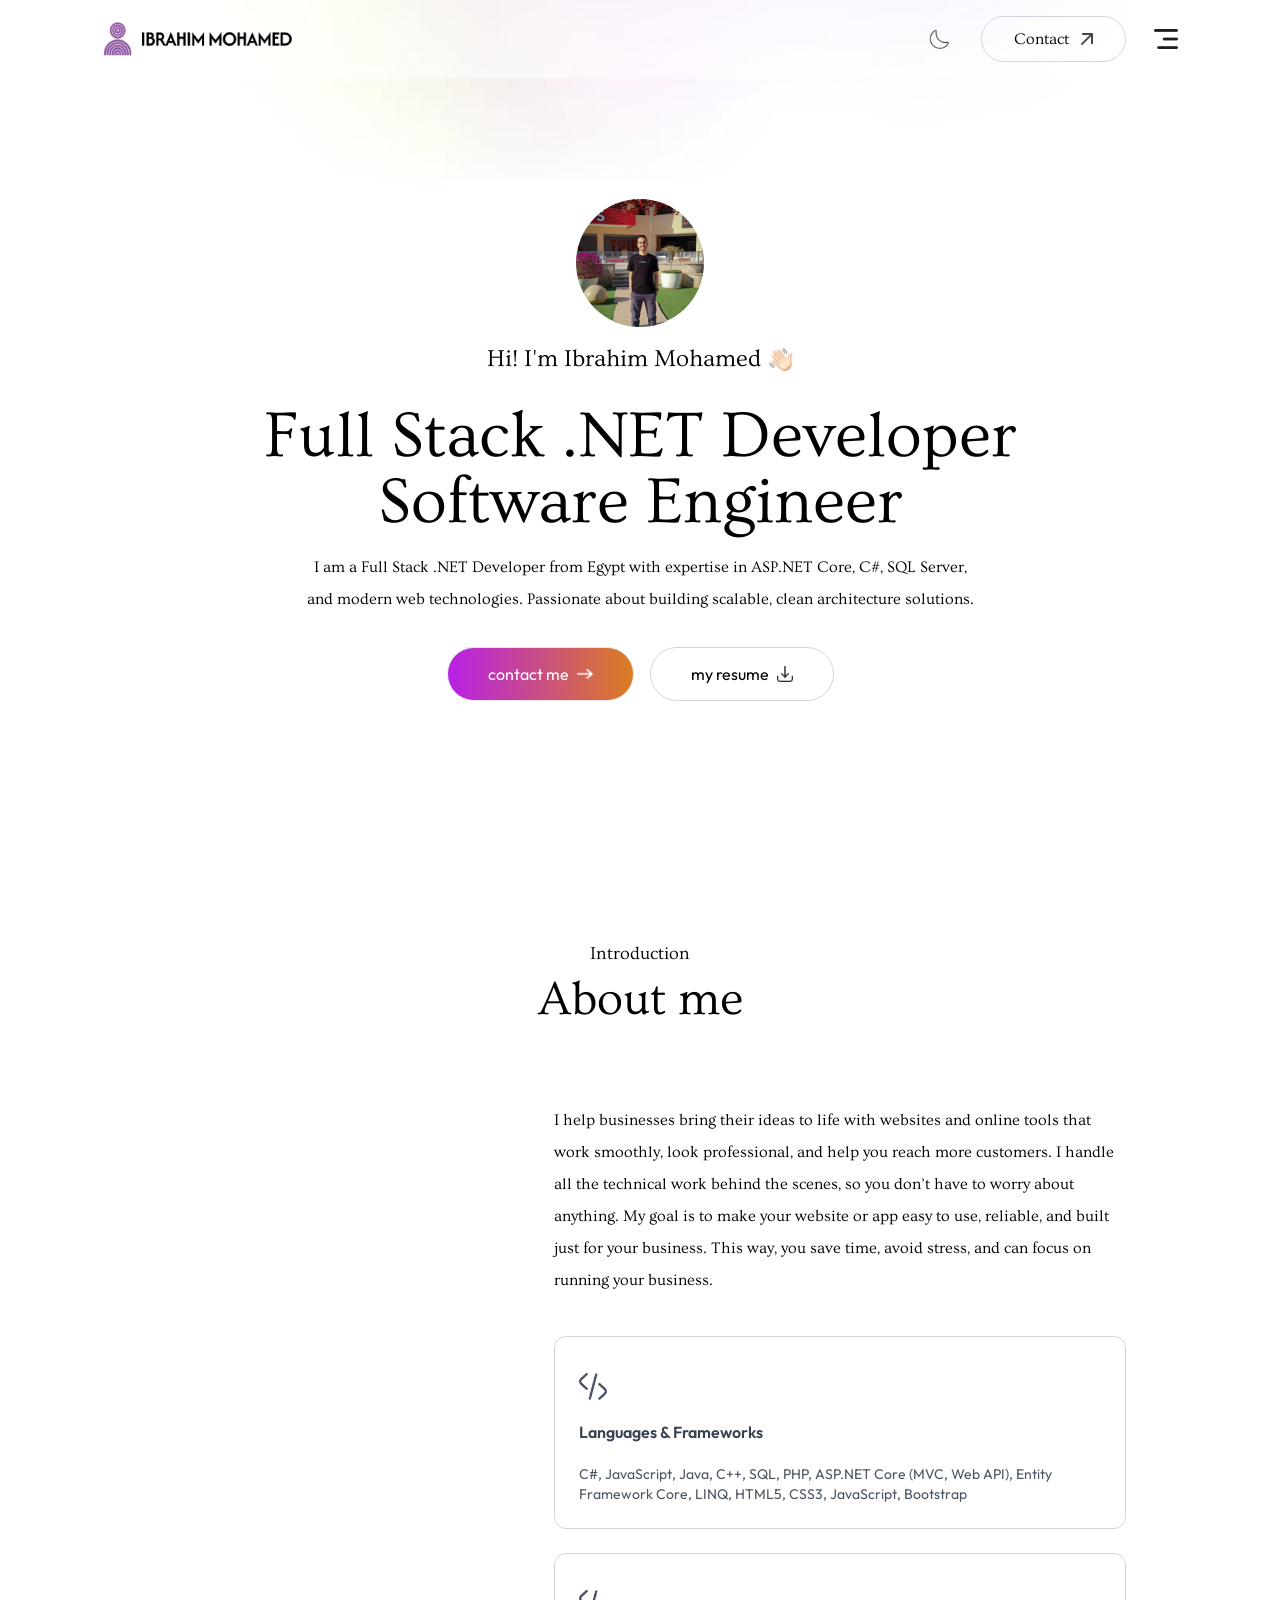
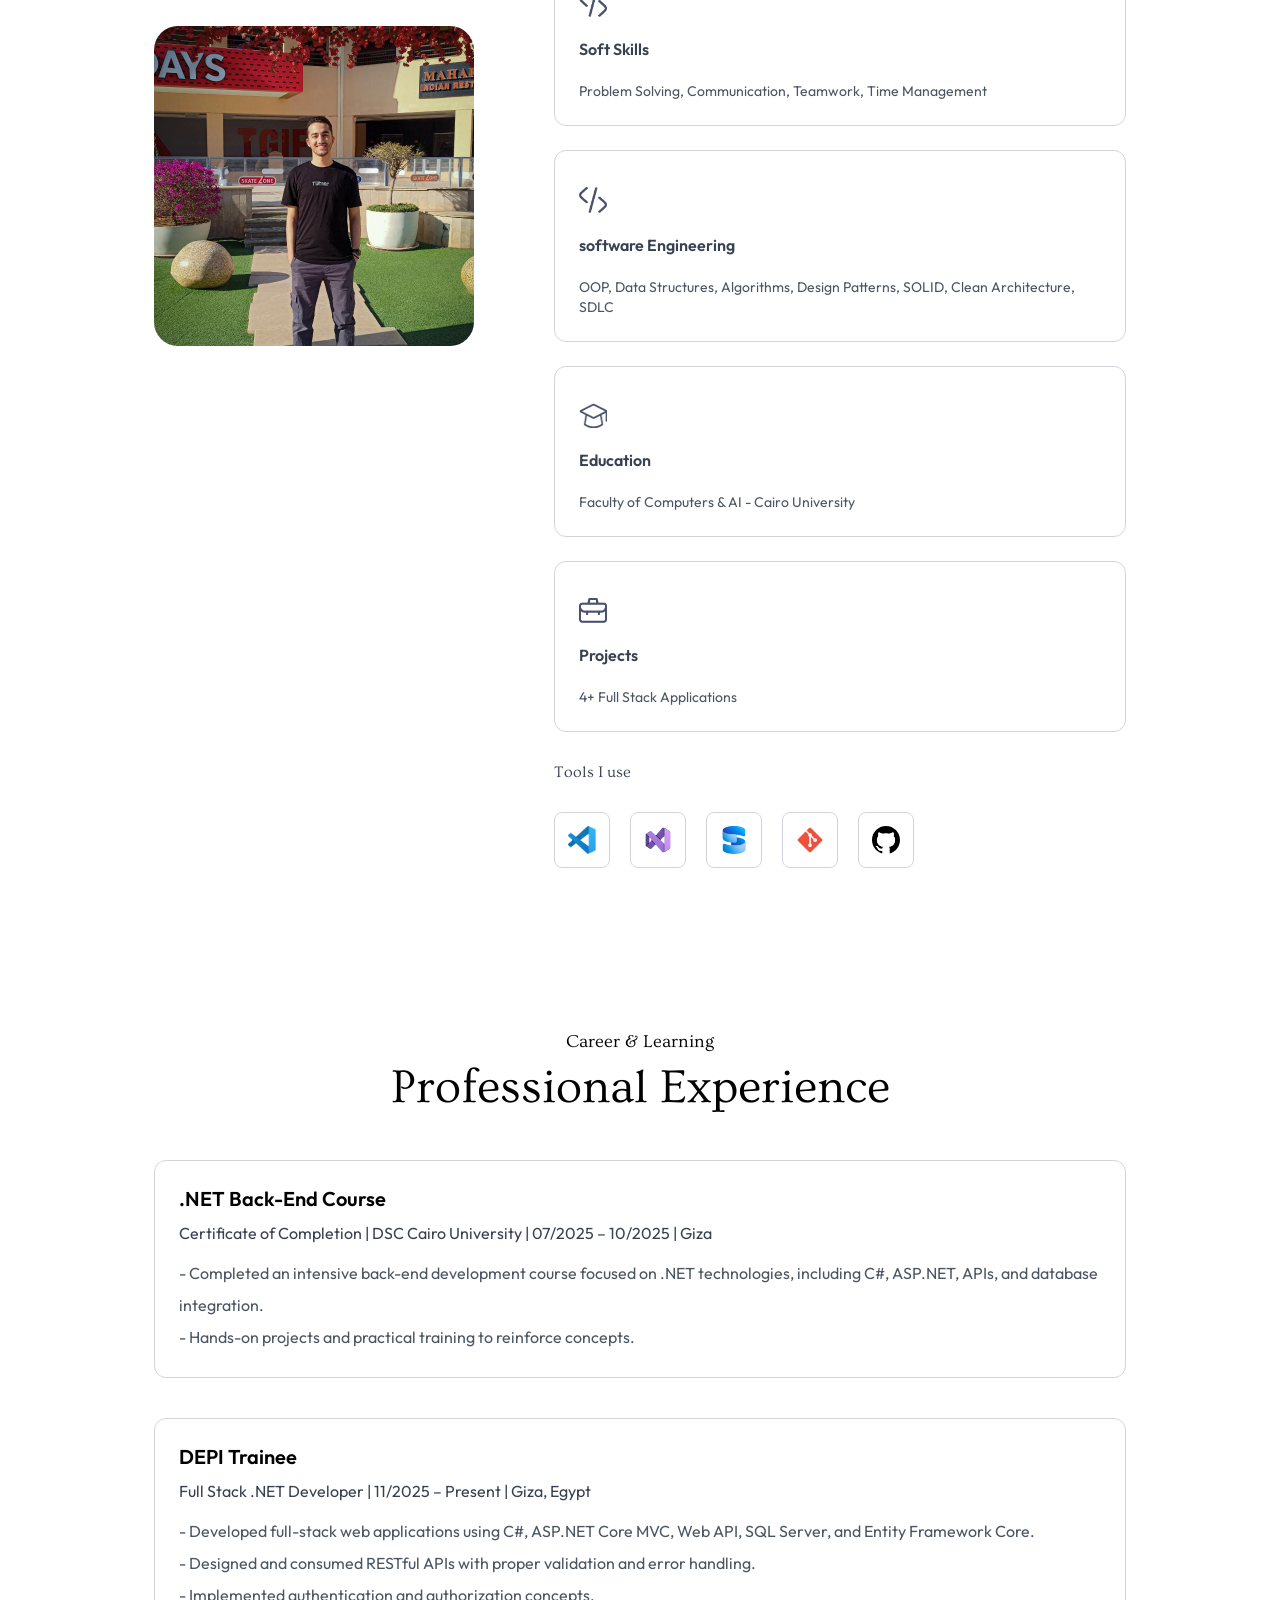
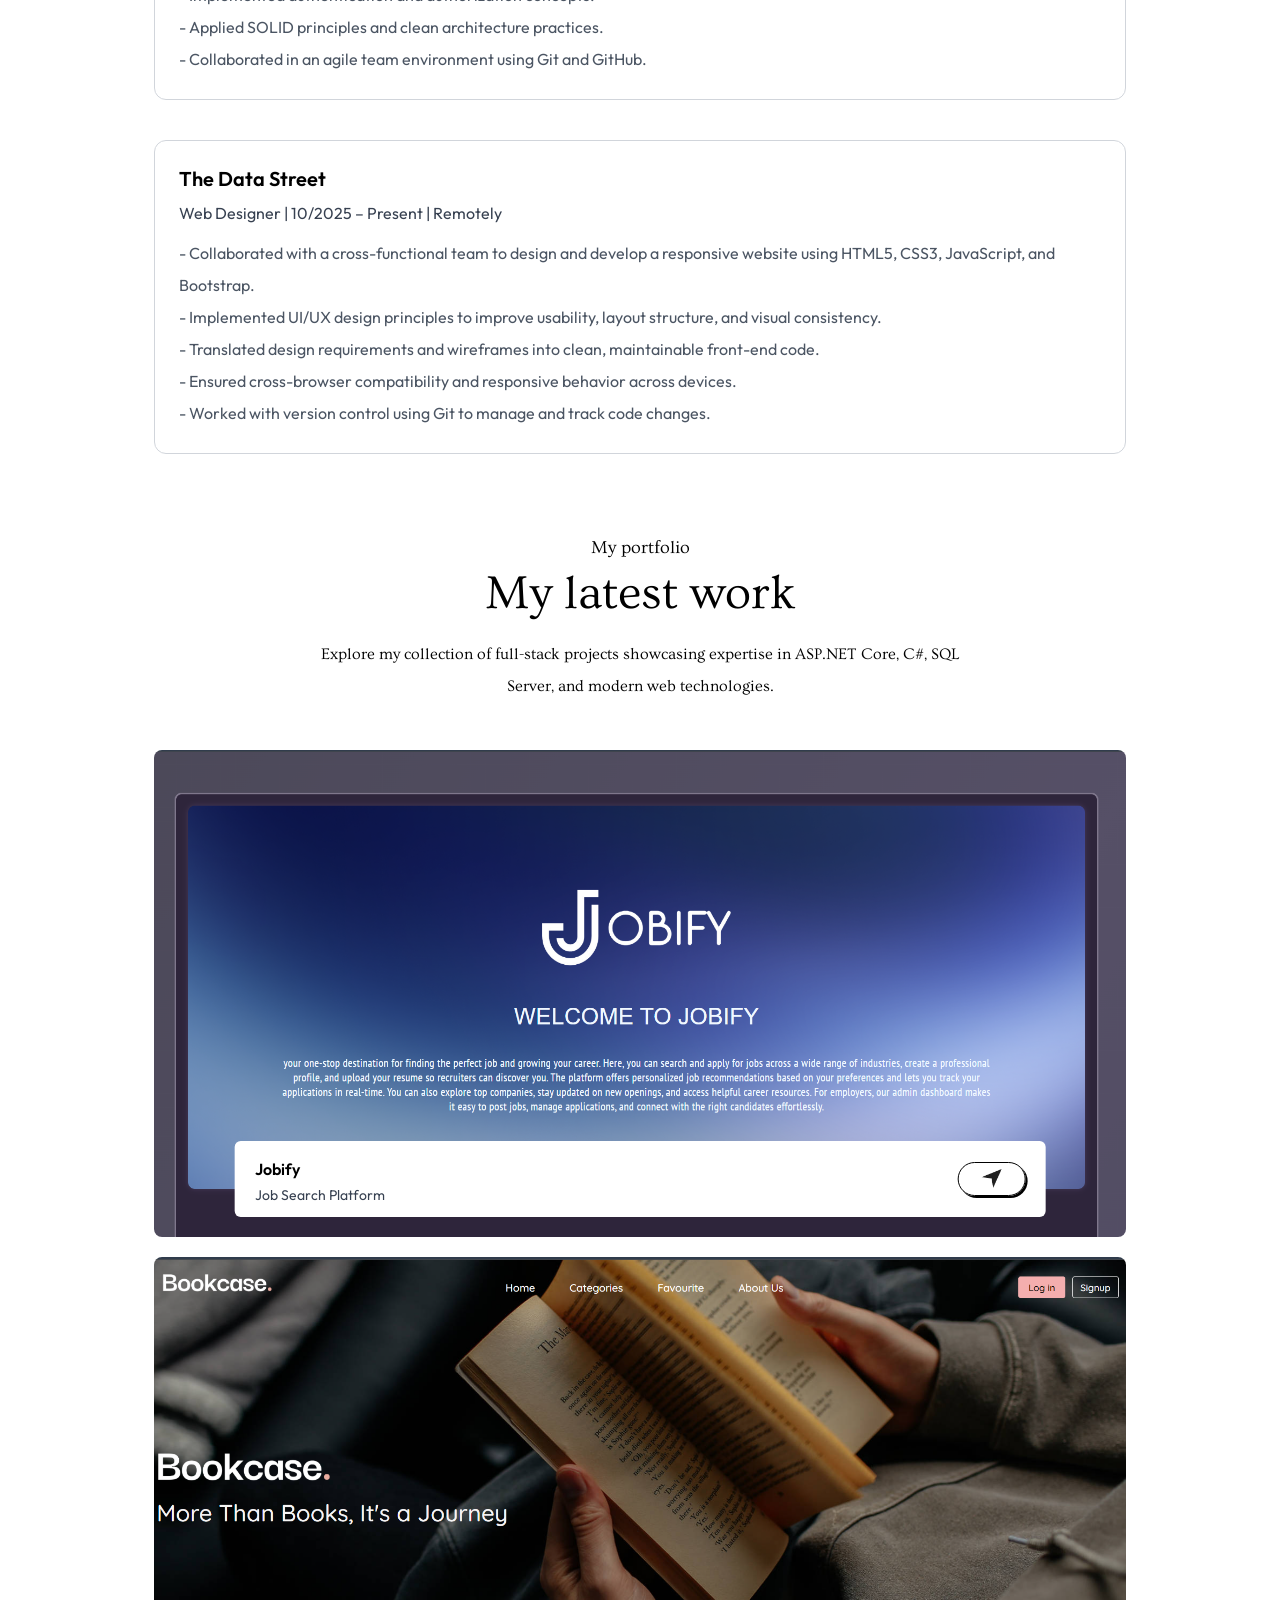
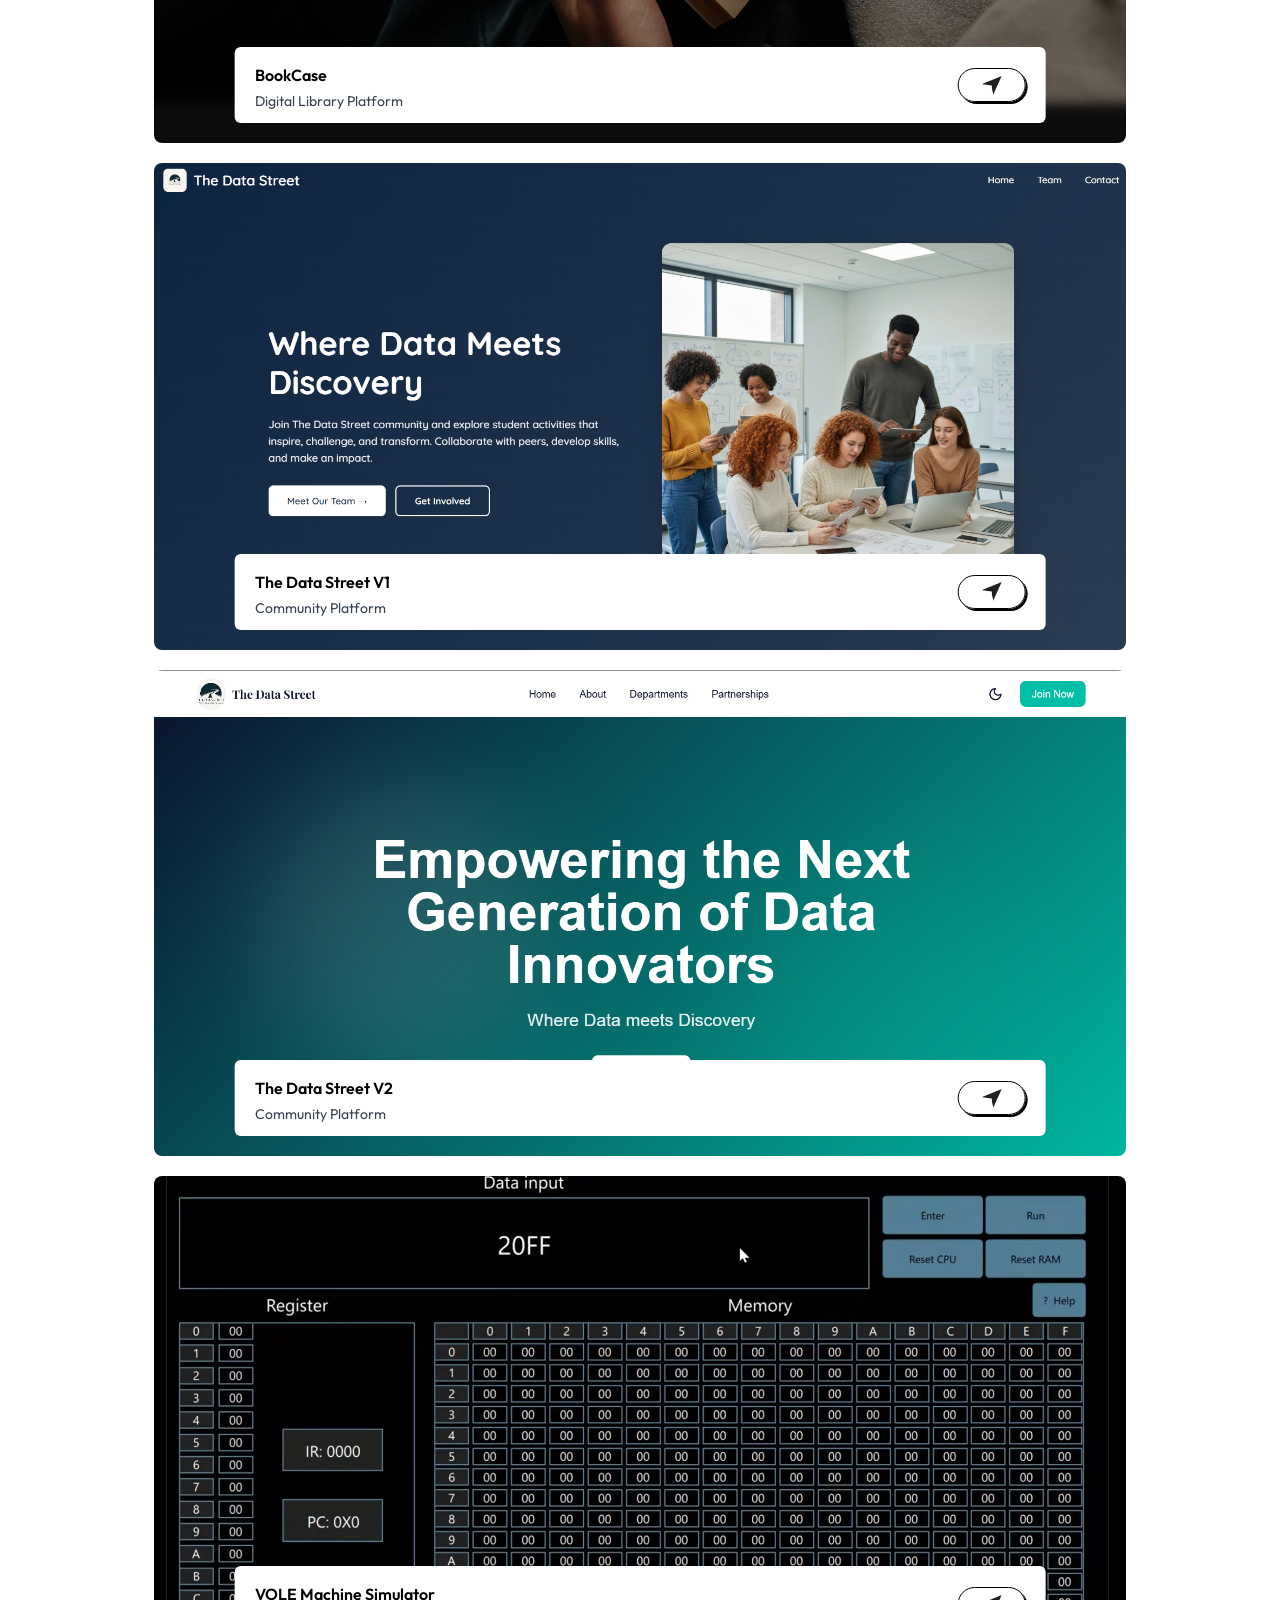
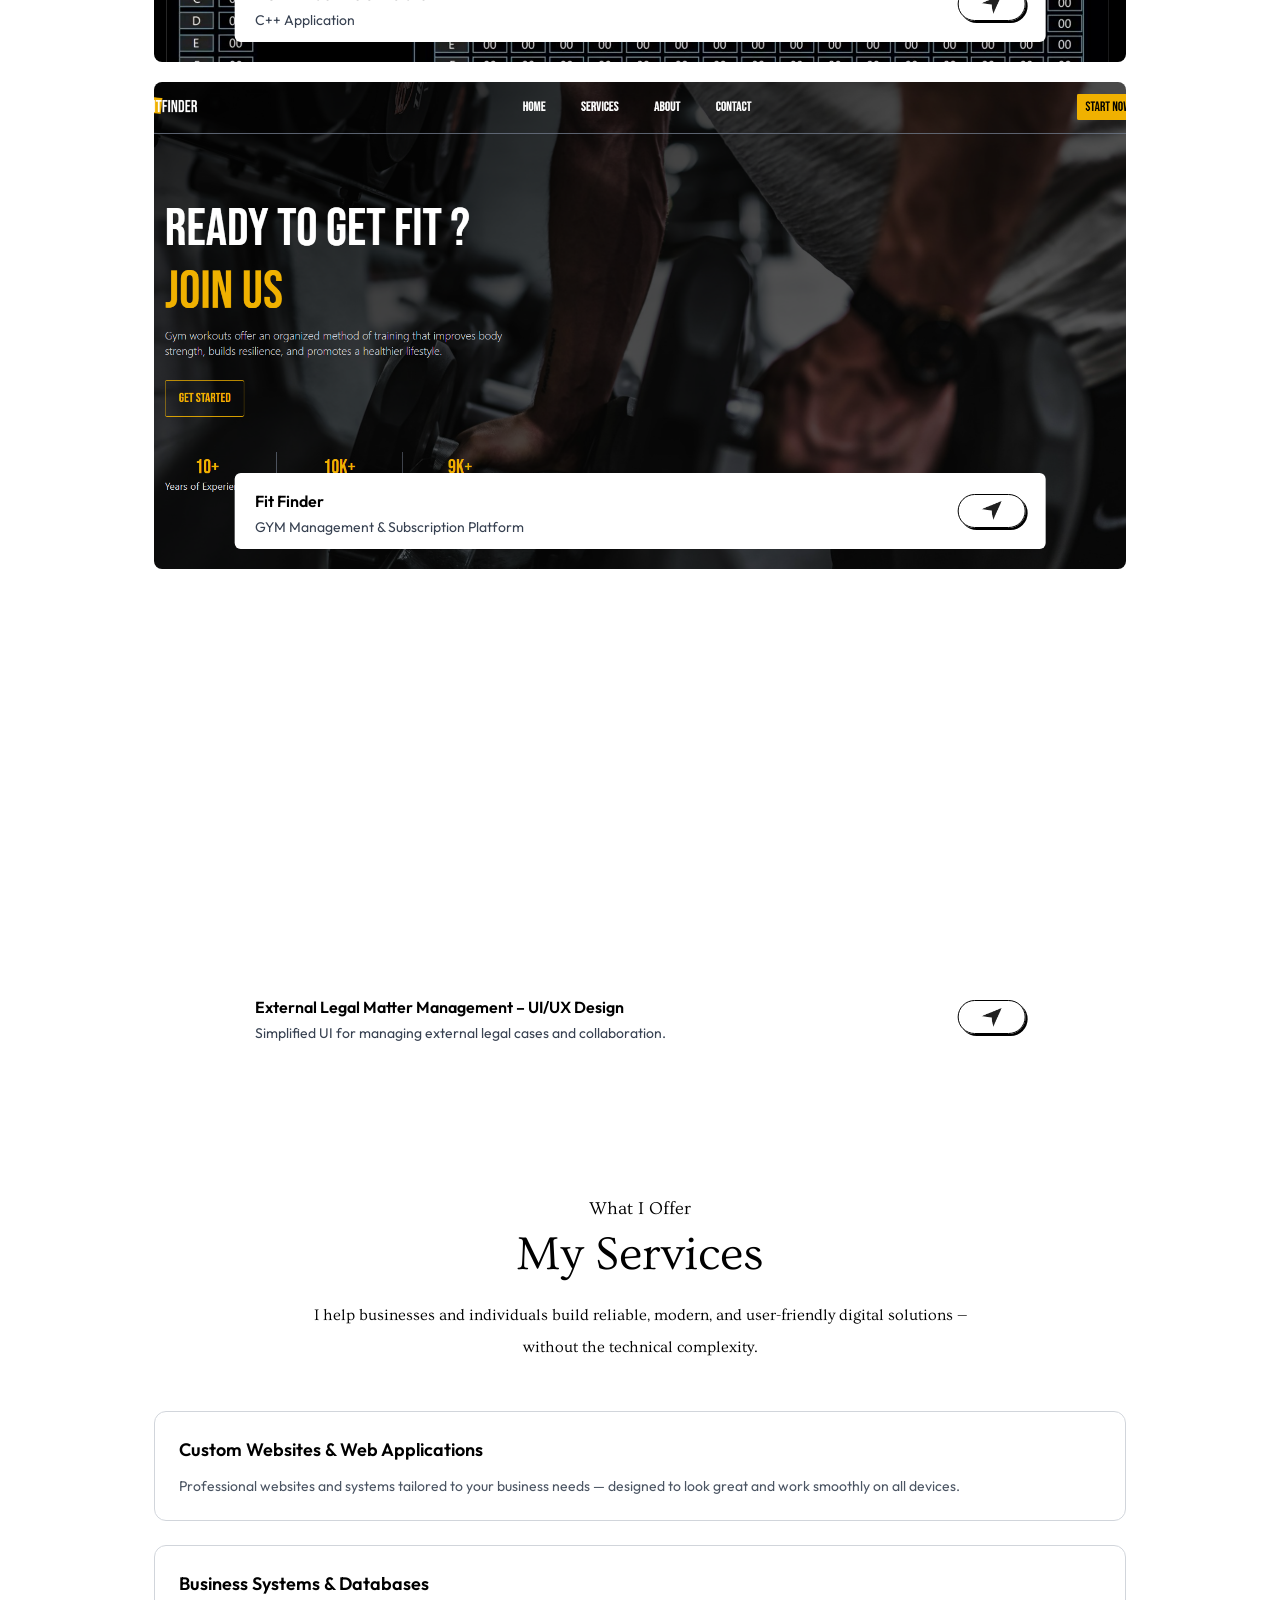
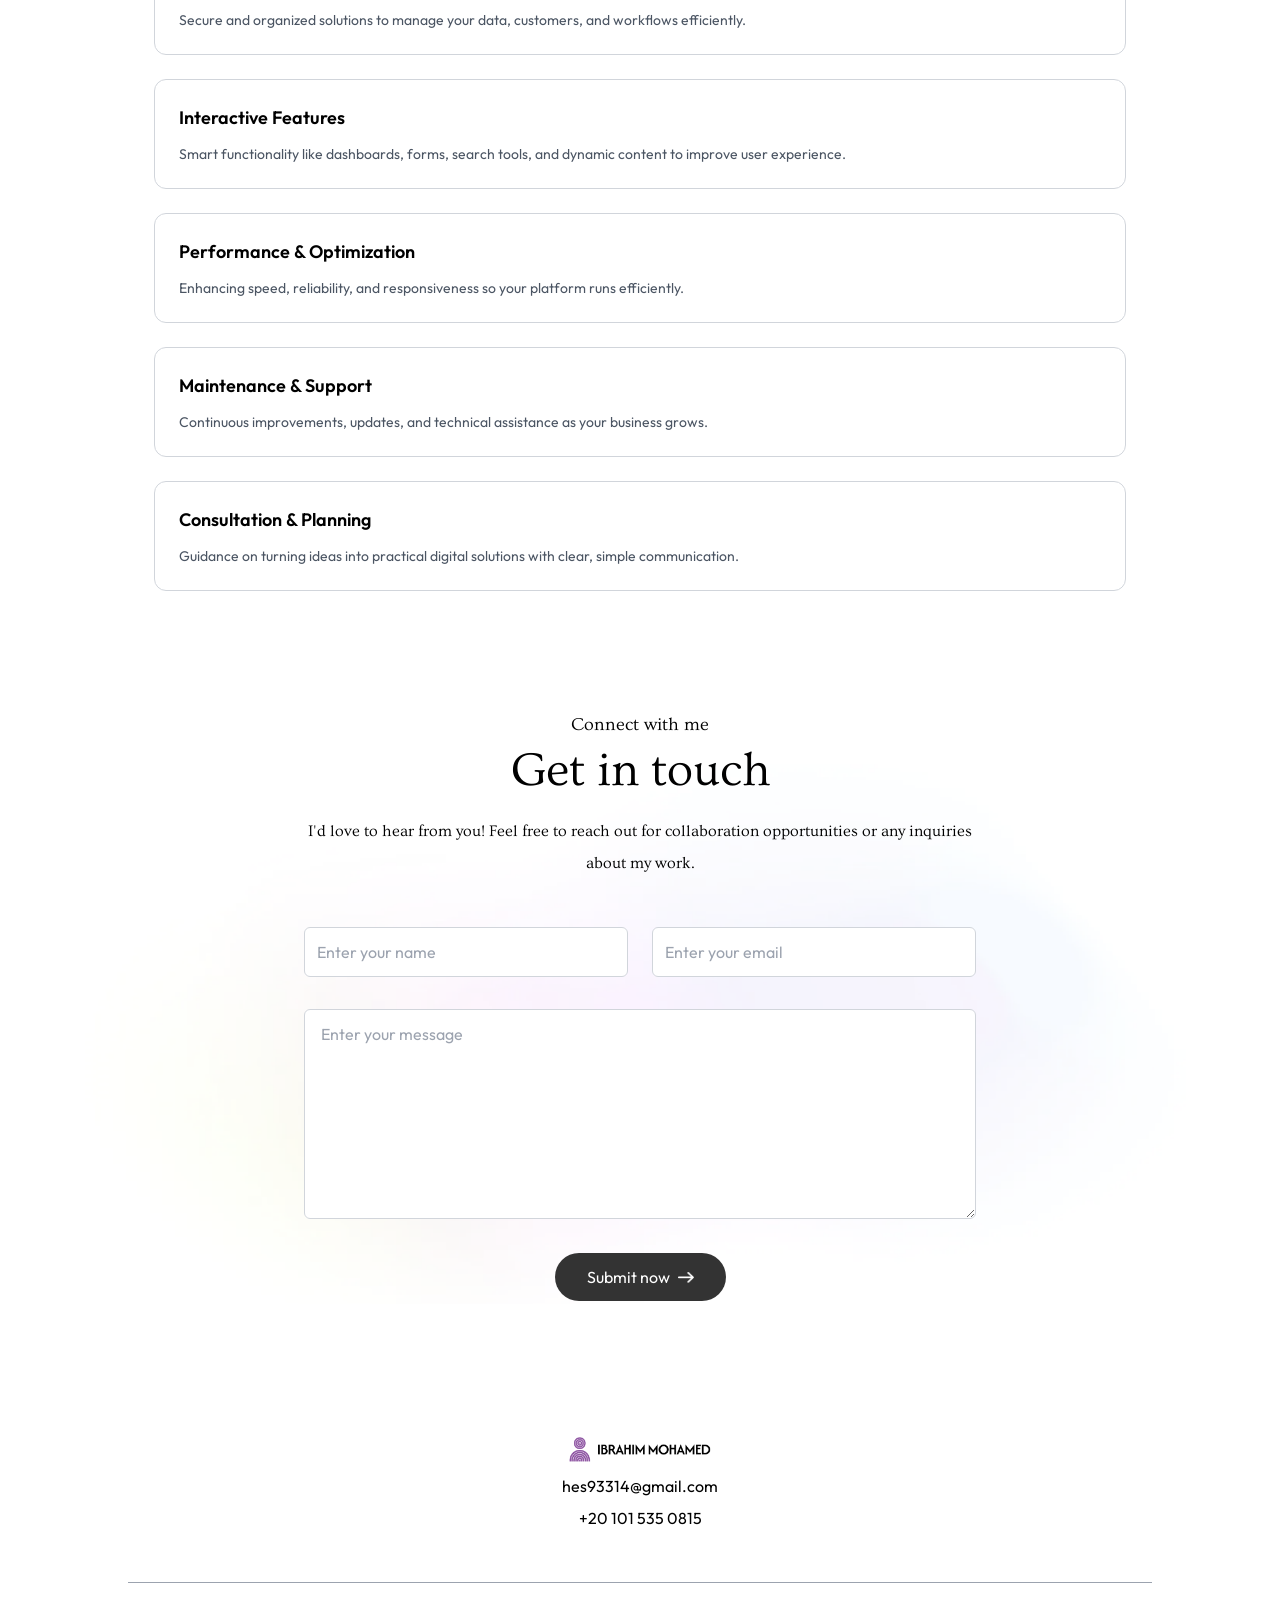
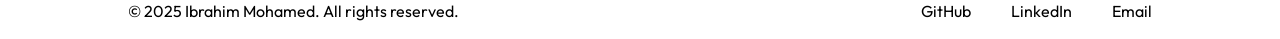
==== index.html @ 9210bb17 "Update index.html" ====
<!DOCTYPE html>
<html lang="en">

<head>
    <meta charset="UTF-8">
    <meta name="viewport" content="width=device-width, initial-scale=1.0">
    <title>Ibrahim Mohamed - Full Stack .NET Developer</title>
    <link rel="stylesheet" href="./output.css">
    <link rel="stylesheet" href="./input.css">
    <link rel="shortcut icon" href="./assets/favicon.ico" type="image/x-icon">
    <link rel="preconnect" href="https://fonts.googleapis.com">
    <link rel="preconnect" href="https://fonts.gstatic.com" crossorigin>
    <link href="https://fonts.googleapis.com/css2?family=Outfit:wght@100..900&family=Ovo&display=swap" rel="stylesheet">
</head>

<body class="font-Outfit leading-8 dark:bg-darkTheme dark:text-white">
    <div class="fixed top-0 right-0 w-11/12 -z-10 translate-y-[-80%] dark:hidden">
        <img src="./assets/header-bg-color.png" alt="" class="w-full" />
    </div>

    <nav id="navbar" class="w-full fixed px-5 lg:px-8 xl:px-[8%] py-4 flex items-center justify-between z-50">
        <p class="bg-white bg-opacity-50 backdrop-blur-lg shadow-sm dark:bg-darkTheme dark:shadow-white/20 sr-only">
            Hidden</p>
        <a href="#!">
            <img src="./assets/logo.png" alt="Logo" class="w-28 cursor-pointer mr-14 dark:hidden" />
            <img src="./assets/logo_dark.png" alt="Logo" class="w-28 cursor-pointer mr-14 hidden dark:block" />
        </a>

        <ul id="navLink"
            class="hidden md:flex items-center gap-6 lg:gap-8 rounded-full px-12 py-3 bg-white shadow-sm bg-opacity-50 font-Ovo dark:border dark:border-white/30 dark:bg-transparent ">
            <li><a class='hover:text-gray-500 dark:hover:text-gray-300 transition' href="#top">Home</a></li>
            <li><a class='hover:text-gray-500 dark:hover:text-gray-300 transition' href="#about">About me</a></li>
            <li><a class='hover:text-gray-500 dark:hover:text-gray-300 transition' href="#experience">Experience</a></li>
            <li><a class='hover:text-gray-500 dark:hover:text-gray-300 transition' href="#work">My Work</a></li>
            <li><a class='hover:text-gray-500 dark:hover:text-gray-300 transition' href="#services">Services</a></li>
        </ul>

        <div class="flex items-center gap-4">
            <button id="themeToggle">
                <img src="./assets/moon_icon.png" alt="" class="w-5 dark:hidden" />
                <img src="./assets/sun_icon.png" alt="" class="w-5 hidden dark:block" />
            </button>

            <a href="#contact"
                class="hidden lg:flex items-center gap-3 px-8 py-1.5 border border-gray-300 hover:bg-slate-100/70 dark:hover:bg-darkHover rounded-full ml-4 font-Ovo dark:border-white/30">
                Contact
                <img src="./assets/arrow-icon.png" alt="" class="w-3 dark:hidden" />
                <img src="./assets/arrow-icon-dark.png" alt="" class="w-3 hidden dark:block" />
            </a>

            <button class="block md:hidden ml-3" id="menuToggle">
                <img src="./assets/menu-black.png" alt="" class="w-6 dark:hidden" />
                <img src="./assets/menu-white.png" alt="" class="w-6 hidden dark:block" />
            </button>

        </div>
        <!-- ----- mobile menu ------ -->
        <ul id="mobileMenu"
            class="flex md:hidden flex-col gap-4 py-20 px-10 fixed -right-64 top-0 bottom-0 w-64 z-50 h-screen bg-rose-50 transition duration-500 font-Ovo dark:bg-darkHover dark:text-white">

            <div class="absolute right-6 top-6" id="menuClose">
                <img src="./assets/close-black.png" alt="" class="w-5 cursor-pointer dark:hidden" />
                <img src="./assets/close-white.png" alt="" class="w-5 cursor-pointer hidden dark:block" />
            </div>

            <li><a href="#top" class="mobileMenuLink">Home</a></li>
            <li><a href="#about" class="mobileMenuLink">About me</a></li>
            <li><a href="#experience" class="mobileMenuLink">Experience</a></li>
            <li><a href="#work" class="mobileMenuLink">My Work</a></li>
            <li><a href="#services" class="mobileMenuLink">Services</a></li>
            <li><a href="#contact" class="mobileMenuLink">Contact me</a></li>
        </ul>
    </nav>

    <!-- ----- home section ------ -->
    <div class="w-11/12 max-w-3xl text-center mx-auto h-screen flex flex-col items-center justify-center gap-4">
        <img src="./assets/profile-img.png" alt="" class="rounded-full w-32" />
        <h3 class="flex items-end gap-2 text-xl md:text-2xl mb-3 font-Ovo">
            Hi! I&apos;m Ibrahim Mohamed
            <img src="./assets/hand-icon.png" alt="" class="w-6 mb-1" />
        </h3>
        <h1 class="text-3xl sm:text-6xl lg:text-[66px] font-Ovo">Full Stack .NET Developer Software Engineer</h1>
        <p class="max-w-2xl mx-auto font-Ovo">I am a Full Stack .NET Developer from Egypt with expertise in ASP.NET Core, C#, SQL Server, and modern web technologies. Passionate about building scalable, clean architecture solutions.</p>

        <div class="flex flex-col sm:flex-row items-center gap-4 mt-4">
            <a href="#contact"
                class="px-10 py-2.5 border rounded-full bg-gradient-to-r from-[#b820e6] to-[#da7d20] text-white flex items-center gap-2 dark:border-transparent">
                contact me <img src="./assets/right-arrow-white.png" alt="" class="w-4" />
            </a>

            <a href="./assets/Resume.pdf" download
                class="px-10 py-2.5 rounded-full border border-gray-300 dark:border-white/25 hover:bg-slate-100/70 dark:hover:bg-darkHover flex items-center gap-2 bg-white dark:bg-transparent dark:text-white">
                my resume <img src="./assets/download-icon.png" alt="" class="w-4 dark:invert" />
            </a>
        </div>
    </div>

    <!-- ----- about me section ------ -->
    <div id="about" class="w-full px-[12%] py-10 scroll-mt-20 flex-row">
        <h4 class="text-center mb-2 text-lg font-Ovo">Introduction</h4>
        <h2 class="text-center text-5xl font-Ovo">About me</h2>
        <div class="flex w-full flex-col lg:flex-row items-center justify-center gap-20 my-20">
            <div class="max-w-max mx-auto relative"><img src="./assets/profile-img.png" alt=""
                    class="w-64 sm:w-80 rounded-3xl max-w-none">
            </div>
            <div class="flex-1">
                <p class="mb-10 max-w-4xl font-Ovo">I help businesses bring their ideas to life with websites and online tools that work smoothly, look professional, and help you reach more customers. I handle all the technical work behind the scenes, so you don’t have to worry about anything. My goal is to make your website or app easy to use, reliable, and built just for your business. This way, you save time, avoid stress, and can focus on running your business.</p>
                <ul class="grid grid-cols-1 sm:grid-cols-2 lg:grid-cols-4 gap-6 max-w-5xl">
                    <li
                        class="border border-gray-300 dark:border-white/30 rounded-xl p-6 cursor-pointer hover:bg-lightHover hover:-translate-y-1 duration-500 hover:shadow-black dark:hover:shadow-white/80 dark:hover:bg-darkHover/50">
                        <img src="./assets/code-icon.png" alt="" class="w-7 mt-3 dark:hidden"><img
                            src="./assets/code-icon-dark.png" alt="" class="w-7 mt-3 hidden dark:block">
                        <h3 class="my-4 font-semibold text-gray-700 dark:text-white">Languages & Frameworks</h3>
                        <p class="text-gray-600 text-sm dark:text-white/80">C#, JavaScript, Java, C++, SQL, PHP, ASP.NET Core (MVC, Web API), Entity Framework Core, LINQ, HTML5, CSS3, JavaScript, Bootstrap</p>
                    </li>
                     <li
                        class="border border-gray-300 dark:border-white/30 rounded-xl p-6 cursor-pointer hover:bg-lightHover hover:-translate-y-1 duration-500 hover:shadow-black dark:hover:shadow-white/80 dark:hover:bg-darkHover/50">
                        <img src="./assets/code-icon.png" alt="" class="w-7 mt-3 dark:hidden"><img
                            src="./assets/code-icon-dark.png" alt="" class="w-7 mt-3 hidden dark:block">
                        <h3 class="my-4 font-semibold text-gray-700 dark:text-white">Soft Skills</h3>
                        <p class="text-gray-600 text-sm dark:text-white/80">Problem Solving, Communication, Teamwork, Time Management</p>
                    </li>
                    <li
                        class="border border-gray-300 dark:border-white/30 rounded-xl p-6 cursor-pointer hover:bg-lightHover hover:-translate-y-1 duration-500 hover:shadow-black dark:hover:shadow-white/80 dark:hover:bg-darkHover/50">
                        <img src="./assets/code-icon.png" alt="" class="w-7 mt-3 dark:hidden"><img
                            src="./assets/code-icon-dark.png" alt="" class="w-7 mt-3 hidden dark:block">
                        <h3 class="my-4 font-semibold text-gray-700 dark:text-white">software Engineering</h3>
                        <p class="text-gray-600 text-sm dark:text-white/80">OOP, Data Structures, Algorithms, Design Patterns, SOLID, Clean Architecture, SDLC</p>
                    </li>
                    <li
                        class="border border-gray-300 dark:border-white/30 rounded-xl p-6 cursor-pointer hover:bg-lightHover hover:-translate-y-1 duration-500 hover:shadow-black dark:hover:shadow-white/80 dark:hover:bg-darkHover/50">
                        <img src="./assets/edu-icon.png" alt="" class="w-7 mt-3 dark:hidden"><img
                            src="./assets/edu-icon-dark.png" alt="" class="w-7 mt-3 hidden dark:block">
                        <h3 class="my-4 font-semibold text-gray-700 dark:text-white">Education</h3>
                        <p class="text-gray-600 text-sm dark:text-white/80">Faculty of Computers & AI - Cairo University</p>
                    </li>
                    <li
                        class="border border-gray-300 dark:border-white/30 rounded-xl p-6 cursor-pointer hover:bg-lightHover hover:-translate-y-1 duration-500 hover:shadow-black dark:hover:shadow-white/80 dark:hover:bg-darkHover/50">
                        <img src="./assets/project-icon.png" alt="" class="w-7 mt-3 dark:hidden"><img
                            src="./assets/project-icon-dark.png" alt="" class="w-7 mt-3 hidden dark:block">
                        <h3 class="my-4 font-semibold text-gray-700 dark:text-white">Projects</h3>
                        <p class="text-gray-600 text-sm dark:text-white/80">4+ Full Stack Applications</p>
                    </li>
                </ul>
                <h4 class="my-6 text-gray-700 font-Ovo dark:text-white/80">Tools I use</h4>
                <ul class="flex items-center gap-3 sm:gap-5">
                    <li
                        class="flex items-center justify-center w-12 sm:w-14 aspect-square1 border border-gray-300 dark:border-white/30 rounded-lg cursor-pointer hover:-translate-y-1 duration-500">
                        <img src="./assets/vscode.png" alt="vscode" class="w-5 sm:w-7">
                    </li>
                    <li
                        class="flex items-center justify-center w-12 sm:w-14 aspect-square1 border border-gray-300 dark:border-white/30 rounded-lg cursor-pointer hover:-translate-y-1 duration-500">
                        <img src="./assets/Visual_Studio_Icon_2022.svg" alt="visual studio" class="w-5 sm:w-7">
                    </li>
                    <li
                        class="flex items-center justify-center w-12 sm:w-14 aspect-square1 border border-gray-300 dark:border-white/30 rounded-lg cursor-pointer hover:-translate-y-1 duration-500">
                        <img src="./assets/Microsoft_SQL_Server_2025_icon.svg" alt="sql server" class="w-5 sm:w-7">
                    </li>
                    <li
                        class="flex items-center justify-center w-12 sm:w-14 aspect-square1 border border-gray-300 dark:border-white/30 rounded-lg cursor-pointer hover:-translate-y-1 duration-500">
                        <img src="./assets/git.png" alt="git" class="w-5 sm:w-7">
                    </li>
                    <li
                        class="flex items-center justify-center w-12 sm:w-14 aspect-square1 border border-gray-300 dark:border-white/30 rounded-lg cursor-pointer hover:-translate-y-1 duration-500">
                        <img src="./assets/github_logo_icon_229278.svg" alt="github" class="w-5 sm:w-7">
                    </li>
                </ul>
            </div>
        </div>
    </div>

    <!-- ----- Professional Experience & Courses Section ------ -->
    <div id="experience" class="w-full px-[12%] py-10 scroll-mt-20">
        <h4 class="text-center mb-2 text-lg font-Ovo">Career & Learning</h4>
        <h2 class="text-center text-5xl font-Ovo">Professional Experience</h2>

        <div class="mt-12 flex flex-col gap-10 max-w-5xl mx-auto">

            <!-- .NET Back-End Course -->
            <div class="border border-gray-300 dark:border-white/30 rounded-xl p-6 cursor-pointer hover:bg-lightHover hover:-translate-y-1 duration-500 hover:shadow-black dark:hover:shadow-white/80 dark:hover:bg-darkHover/50">
                <h3 class="text-xl font-semibold mb-1">.NET Back-End Course</h3>
                <p class="text-gray-700 dark:text-white/80 mb-2">Certificate of Completion | DSC Cairo University | 07/2025 – 10/2025 | Giza</p>
                <ul class="list-disc list-inside text-gray-600 dark:text-white/80">
                    <li>- Completed an intensive back-end development course focused on .NET technologies, including C#, ASP.NET, APIs, and database integration.</li>
                    <li>- Hands-on projects and practical training to reinforce concepts.</li>
                </ul>
            </div>

            <!-- DEPI Trainee -->
            <div class="border border-gray-300 dark:border-white/30 rounded-xl p-6 cursor-pointer hover:bg-lightHover hover:-translate-y-1 duration-500 hover:shadow-black dark:hover:shadow-white/80 dark:hover:bg-darkHover/50">
                <h3 class="text-xl font-semibold mb-1">DEPI Trainee</h3>
                <p class="text-gray-700 dark:text-white/80 mb-2">Full Stack .NET Developer | 11/2025 – Present | Giza, Egypt</p>
                <ul class="list-disc list-inside text-gray-600 dark:text-white/80">
                    <li>- Developed full-stack web applications using C#, ASP.NET Core MVC, Web API, SQL Server, and Entity Framework Core.</li>
                    <li>- Designed and consumed RESTful APIs with proper validation and error handling.</li>
                    <li>- Implemented authentication and authorization concepts.</li>
                    <li>- Applied SOLID principles and clean architecture practices.</li>
                    <li>- Collaborated in an agile team environment using Git and GitHub.</li>
                </ul>
            </div>

            <!-- The Data Street -->
            <div class="border border-gray-300 dark:border-white/30 rounded-xl p-6 cursor-pointer hover:bg-lightHover hover:-translate-y-1 duration-500 hover:shadow-black dark:hover:shadow-white/80 dark:hover:bg-darkHover/50">
                <h3 class="text-xl font-semibold mb-1">The Data Street</h3>
                <p class="text-gray-700 dark:text-white/80 mb-2">Web Designer | 10/2025 – Present | Remotely</p>
                <ul class="list-disc list-inside text-gray-600 dark:text-white/80">
                    <li>- Collaborated with a cross-functional team to design and develop a responsive website using HTML5, CSS3, JavaScript, and Bootstrap.</li>
                    <li>- Implemented UI/UX design principles to improve usability, layout structure, and visual consistency.</li>
                    <li>- Translated design requirements and wireframes into clean, maintainable front-end code.</li>
                    <li>- Ensured cross-browser compatibility and responsive behavior across devices.</li>
                    <li>- Worked with version control using Git to manage and track code changes.</li>
                </ul>
            </div>
        </div>
    </div>
    
    <!-- My Work Section -->
    <div id="work" class="w-full px-[12%] py-10 scroll-mt-20">
        <h4 class="text-center mb-2 text-lg font-Ovo">My portfolio</h4>
        <h2 class="text-center text-5xl font-Ovo">My latest work</h2>
        <p class="text-center max-w-2xl mx-auto mt-5 mb-12 font-Ovo">Explore my collection of full-stack projects showcasing expertise in ASP.NET Core, C#, SQL Server, and modern web technologies.</p>
        <div class="grid grid-cols-1 sm:grid-cols-2 lg:grid-cols-3 my-10 gap-5 dark:text-black">

            <!-- Jobify -->
            <a href="https://github.com/ezzeldin2005/Jobify" target="_blank" rel="noopener noreferrer">
                <div class="aspect-square bg-no-repeat bg-cover bg-center rounded-lg relative cursor-pointer group"
                    style="background-image: url('./assets/Screenshot 2025-12-05 002116.png');">
                    <div class="bg-white w-10/12 rounded-md absolute bottom-5 left-1/2 -translate-x-1/2 py-3 px-5 flex items-center justify-between duration-500 group-hover:bottom-7">
                        <div>
                            <h2 class="font-semibold">Jobify</h2>
                            <p class="text-sm text-gray-700">Job Search Platform</p>
                        </div>
                        <div class="border rounded-full border-black w-0 aspect-square flex items-center justify-center shadow-[2px_2px_0_#000] group-hover:bg-lime-300 transition">
                            <img src="./assets/send-icon.png" alt="" class="w-5">
                        </div>
                    </div>
                </div>
            </a>

            <!-- BookCase -->
            <a href="https://github.com/Ibrahim-Mohamed12/BookCase" target="_blank" rel="noopener noreferrer">
                <div class="aspect-square bg-no-repeat bg-cover bg-center rounded-lg relative cursor-pointer group"
                    style="background-image: url('./assets/Screenshot 2025-12-06 154033.png');">
                    <div class="bg-white w-10/12 rounded-md absolute bottom-5 left-1/2 -translate-x-1/2 py-3 px-5 flex items-center justify-between duration-500 group-hover:bottom-7">
                        <div>
                            <h2 class="font-semibold">BookCase</h2>
                            <p class="text-sm text-gray-700">Digital Library Platform</p>
                        </div>
                        <div class="border rounded-full border-black w-0 aspect-square flex items-center justify-center shadow-[2px_2px_0_#000] group-hover:bg-lime-300 transition">
                            <img src="./assets/send-icon.png" alt="" class="w-5">
                        </div>
                    </div>
                </div>
            </a>

            <!-- Data Street V1 -->
            <a href="https://ibrahim-mohamed12.github.io/DataStreet_Website/" target="_blank" rel="noopener noreferrer">
                <div class="aspect-square bg-no-repeat bg-cover bg-center rounded-lg relative cursor-pointer group"
                    style="background-image: url('./assets/Screenshot 2025-12-06 154103.png');">
                    <div class="bg-white w-10/12 rounded-md absolute bottom-5 left-1/2 -translate-x-1/2 py-3 px-5 flex items-center justify-between duration-500 group-hover:bottom-7">
                        <div>
                            <h2 class="font-semibold">The Data Street V1</h2>
                            <p class="text-sm text-gray-700">Community Platform</p>
                        </div>
                        <div class="border rounded-full border-black w-0 aspect-square flex items-center justify-center shadow-[2px_2px_0_#000] group-hover:bg-lime-300 transition">
                            <img src="./assets/send-icon.png" alt="" class="w-5">
                        </div>
                    </div>
                </div>
            </a>

            <!-- Data Street V2 -->
            <a href="https://thedatastreet.tech/" target="_blank" rel="noopener noreferrer">
                <div class="aspect-square bg-no-repeat bg-cover bg-center rounded-lg relative cursor-pointer group"
                    style="background-image: url('./assets/Screenshot 2026-02-04 184628.png');">
                    <div class="bg-white w-10/12 rounded-md absolute bottom-5 left-1/2 -translate-x-1/2 py-3 px-5 flex items-center justify-between duration-500 group-hover:bottom-7">
                        <div>
                            <h2 class="font-semibold">The Data Street V2</h2>
                            <p class="text-sm text-gray-700">Community Platform</p>
                        </div>
                        <div class="border rounded-full border-black w-0 aspect-square flex items-center justify-center shadow-[2px_2px_0_#000] group-hover:bg-lime-300 transition">
                            <img src="./assets/send-icon.png" alt="" class="w-5">
                        </div>
                    </div>
                </div>
            </a>

            <!-- VOLE -->
            <a href="https://github.com/Ibrahim-Mohamed12/Vole_Machine" target="_blank" rel="noopener noreferrer">
                <div class="aspect-square bg-no-repeat bg-cover bg-center rounded-lg relative cursor-pointer group"
                    style="background-image: url('./assets/Screenshot 2025-12-05 005048.png');">
                    <div class="bg-white w-10/12 rounded-md absolute bottom-5 left-1/2 -translate-x-1/2 py-3 px-5 flex items-center justify-between duration-500 group-hover:bottom-7">
                        <div>
                            <h2 class="font-semibold">VOLE Machine Simulator</h2>
                            <p class="text-sm text-gray-700">C++ Application</p>
                        </div>
                        <div class="border rounded-full border-black w-0 aspect-square flex items-center justify-center shadow-[2px_2px_0_#000] group-hover:bg-lime-300 transition">
                            <img src="./assets/send-icon.png" alt="" class="w-5">
                        </div>
                    </div>
                </div>
            </a>

            <!-- Fit Finder -->
            <a href="https://ibrahim-mohamed12.github.io/DataStreet_Website/" target="_blank" rel="noopener noreferrer">
                <div class="aspect-square bg-no-repeat bg-cover bg-center rounded-lg relative cursor-pointer group"
                    style="background-image: url('./assets/Screenshot 2026-03-06 004326.png');">
                    <div class="bg-white w-10/12 rounded-md absolute bottom-5 left-1/2 -translate-x-1/2 py-3 px-5 flex items-center justify-between duration-500 group-hover:bottom-7">
                        <div>
                            <h2 class="font-semibold">Fit Finder</h2>
                            <p class="text-sm text-gray-700">GYM Management & Subscription Platform</p>
                        </div>
                        <div class="border rounded-full border-black w-0 aspect-square flex items-center justify-center shadow-[2px_2px_0_#000] group-hover:bg-lime-300 transition">
                            <img src="./assets/send-icon.png" alt="" class="w-5">
                        </div>
                    </div>
                </div>
            </a>

             <!-- Legal UI/UX -->
            <a href="https://www.figma.com/design/ict5CuSbkEe0wW8bp2P3ER/Legal---Compliance-Platform?m=auto&t=shNUOiAQIBV67ixu-1" target="_blank" rel="noopener noreferrer">
                <div class="aspect-square bg-no-repeat bg-cover bg-center rounded-lg relative cursor-pointer group"
                    style="background-image: url('./assets/Legal.png');">
                    <div class="bg-white w-10/12 rounded-md absolute bottom-5 left-1/2 -translate-x-1/2 py-3 px-5 flex items-center justify-between duration-500 group-hover:bottom-7">
                        <div>
                            <h2 class="font-semibold">External Legal Matter Management – UI/UX Design</h2>
                            <p class="text-sm text-gray-700">Simplified UI for managing external legal cases and collaboration.</p>
                        </div>
                        <div class="border rounded-full border-black w-0 aspect-square flex items-center justify-center shadow-[2px_2px_0_#000] group-hover:bg-lime-300 transition">
                            <img src="./assets/send-icon.png" alt="" class="w-5">
                        </div>
                    </div>
                </div>
            </a>
            
        </div>
    </div>
    <!-- ----- Services Section ------ -->
    <div id="services" class="w-full px-[12%] py-10 scroll-mt-20">
        <h4 class="text-center mb-2 text-lg font-Ovo">What I Offer</h4>
        <h2 class="text-center text-5xl font-Ovo">My Services</h2>
        <p class="text-center max-w-2xl mx-auto mt-5 mb-12 font-Ovo">
            I help businesses and individuals build reliable, modern, and user-friendly digital solutions — without the technical complexity.
        </p>

        <div class="grid grid-cols-1 sm:grid-cols-2 lg:grid-cols-3 gap-6 my-10">

            <div class="border border-gray-300 dark:border-white/30 rounded-xl p-6 cursor-pointer hover:bg-lightHover hover:-translate-y-1 duration-500 hover:shadow-black dark:hover:shadow-white/80 dark:hover:bg-darkHover/50">
                <h3 class="font-semibold text-lg mb-3">Custom Websites & Web Applications</h3>
                <p class="text-sm text-gray-600 dark:text-white/80">
                    Professional websites and systems tailored to your business needs — designed to look great and work smoothly on all devices.
                </p>
            </div>

            <div class="border border-gray-300 dark:border-white/30 rounded-xl p-6 cursor-pointer hover:bg-lightHover hover:-translate-y-1 duration-500 hover:shadow-black dark:hover:shadow-white/80 dark:hover:bg-darkHover/50">
                <h3 class="font-semibold text-lg mb-3">Business Systems & Databases</h3>
                <p class="text-sm text-gray-600 dark:text-white/80">
                    Secure and organized solutions to manage your data, customers, and workflows efficiently.
                </p>
            </div>

            <div class="border border-gray-300 dark:border-white/30 rounded-xl p-6 cursor-pointer hover:bg-lightHover hover:-translate-y-1 duration-500 hover:shadow-black dark:hover:shadow-white/80 dark:hover:bg-darkHover/50">
                <h3 class="font-semibold text-lg mb-3">Interactive Features</h3>
                <p class="text-sm text-gray-600 dark:text-white/80">
                    Smart functionality like dashboards, forms, search tools, and dynamic content to improve user experience.
                </p>
            </div>

            <div class="border border-gray-300 dark:border-white/30 rounded-xl p-6 cursor-pointer hover:bg-lightHover hover:-translate-y-1 duration-500 hover:shadow-black dark:hover:shadow-white/80 dark:hover:bg-darkHover/50">
                <h3 class="font-semibold text-lg mb-3">Performance & Optimization</h3>
                <p class="text-sm text-gray-600 dark:text-white/80">
                    Enhancing speed, reliability, and responsiveness so your platform runs efficiently.
                </p>
            </div>

            <div class="border border-gray-300 dark:border-white/30 rounded-xl p-6 cursor-pointer hover:bg-lightHover hover:-translate-y-1 duration-500 hover:shadow-black dark:hover:shadow-white/80 dark:hover:bg-darkHover/50">
                <h3 class="font-semibold text-lg mb-3">Maintenance & Support</h3>
                <p class="text-sm text-gray-600 dark:text-white/80">
                    Continuous improvements, updates, and technical assistance as your business grows.
                </p>
            </div>

            <div class="border border-gray-300 dark:border-white/30 rounded-xl p-6 cursor-pointer hover:bg-lightHover hover:-translate-y-1 duration-500 hover:shadow-black dark:hover:shadow-white/80 dark:hover:bg-darkHover/50">
                <h3 class="font-semibold text-lg mb-3">Consultation & Planning</h3>
                <p class="text-sm text-gray-600 dark:text-white/80">
                    Guidance on turning ideas into practical digital solutions with clear, simple communication.
                </p>
            </div>

        </div>
    </div>

    <!-- Contact me section -->
    <div id="contact"
        class="w-full px-[12%] py-10 scroll-mt-20 bg-[url('./assets/footer-bg-color.png')] bg-no-repeat bg-[length:90%_auto] bg-center dark:bg-none">
        <h4 class="text-center mb-2 text-lg font-Ovo">Connect with me</h4>
        <h2 class="text-center text-5xl font-Ovo">Get in touch</h2>
        <p class="text-center max-w-2xl mx-auto mt-5 mb-12 font-Ovo">I'd love to hear from you! Feel free to reach out for collaboration opportunities or any inquiries about my work.
        </p>
        <form class="max-w-2xl mx-auto">
            <input type="hidden" name="subject" value="Ibrahim Mohamed - New form Submission">
            <div class="grid grid-cols-auto gap-6 mt-10 mb-8">
                <input type="text" placeholder="Enter your name"
                    class="flex-1 px-3 py-2 focus:ring-1 outline-none border border-gray-300 dark:border-white/30 rounded-md bg-white dark:bg-darkHover/30"
                    ] required="" name="name">
                <input type="email" placeholder="Enter your email" ]
                    class="flex-1 px-3 py-2 focus:ring-1 outline-none border border-gray-300 dark:border-white/30 rounded-md bg-white dark:bg-darkHover/30"
                    required="" name="email">
            </div>
            <textarea rows="6" placeholder="Enter your message"
                class="w-full px-4 py-2 focus:ring-1 outline-none border border-gray-300 dark:border-white/30 rounded-md bg-white mb-6 dark:bg-darkHover/30"
                required="" name="message"></textarea>
            <button type="submit"
                class="py-2 px-8 w-max flex items-center justify-between gap-2 bg-black/80 text-white rounded-full mx-auto hover:bg-black duration-500 dark:bg-transparent dark:border dark:border-white/30 dark:hover:bg-darkHover">
                Submit now
                <img src="./assets/right-arrow-white.png" alt="" class="w-4">
            </button>
            <p class="mt-4"></p>
        </form>
    </div>

    <!-- Footer -->
    <div class="mt-20">
        <div class="text-center">
            <a href="#!">
                <img src="./assets/logo.png" alt="" class="w-36 mx-auto mb-2 dark:hidden">
                <img src="./assets/logo_dark.png" alt="" class="w-36 mx-auto mb-2 hidden dark:block">
            </a>
            <div class="w-max flex items-center gap-2 mx-auto">
                <a href="mailto:hes93314@gmail.com">hes93314@gmail.com</a>
            </div>
            <div class="w-max flex items-center gap-2 mx-auto mt-2">
                <a href="tel:+201015350815">+20 101 535 0815</a>
            </div>
        </div>
        <div class="text-center sm:flex items-center justify-between border-t border-gray-400 mx-[10%] mt-12 py-3">
            <p>© 2025 Ibrahim Mohamed. All rights reserved.</p> 
            <ul class="flex items-center gap-10 justify-center mt-4 sm:mt-0">
                <li><a target="_blank" href="https://github.com/Ibrahim-Mohamed12">GitHub</a></li>
                <li><a target="_blank" href="https://linkedin.com/in/ibrahim-mohamed-8077b428a">LinkedIn</a></li>
                <li><a target="_blank" href="mailto:hes93314@gmail.com">Email</a></li>
            </ul>
        </div>
    </div>

    <script src="./script.js"></script>

</body>

</html>
---- output.css ----
*,
::before,
::after {
  --tw-border-spacing-x: 0;
  --tw-border-spacing-y: 0;
  --tw-translate-x: 0;
  --tw-translate-y: 0;
  --tw-rotate: 0;
  --tw-skew-x: 0;
  --tw-skew-y: 0;
  --tw-scale-x: 1;
  --tw-scale-y: 1;
  --tw-pan-x: ;
  --tw-pan-y: ;
  --tw-pinch-zoom: ;
  --tw-scroll-snap-strictness: proximity;
  --tw-gradient-from-position: ;
  --tw-gradient-via-position: ;
  --tw-gradient-to-position: ;
  --tw-ordinal: ;
  --tw-slashed-zero: ;
  --tw-numeric-figure: ;
  --tw-numeric-spacing: ;
  --tw-numeric-fraction: ;
  --tw-ring-inset: ;
  --tw-ring-offset-width: 0px;
  --tw-ring-offset-color: #fff;
  --tw-ring-color: rgb(59 130 246 / 0.5);
  --tw-ring-offset-shadow: 0 0 #0000;
  --tw-ring-shadow: 0 0 #0000;
  --tw-shadow: 0 0 #0000;
  --tw-shadow-colored: 0 0 #0000;
  --tw-blur: ;
  --tw-brightness: ;
  --tw-contrast: ;
  --tw-grayscale: ;
  --tw-hue-rotate: ;
  --tw-invert: ;
  --tw-saturate: ;
  --tw-sepia: ;
  --tw-drop-shadow: ;
  --tw-backdrop-blur: ;
  --tw-backdrop-brightness: ;
  --tw-backdrop-contrast: ;
  --tw-backdrop-grayscale: ;
  --tw-backdrop-hue-rotate: ;
  --tw-backdrop-invert: ;
  --tw-backdrop-opacity: ;
  --tw-backdrop-saturate: ;
  --tw-backdrop-sepia: ;
  --tw-contain-size: ;
  --tw-contain-layout: ;
  --tw-contain-paint: ;
  --tw-contain-style: ;
}

::backdrop {
  --tw-border-spacing-x: 0;
  --tw-border-spacing-y: 0;
  --tw-translate-x: 0;
  --tw-translate-y: 0;
  --tw-rotate: 0;
  --tw-skew-x: 0;
  --tw-skew-y: 0;
  --tw-scale-x: 1;
  --tw-scale-y: 1;
  --tw-pan-x: ;
  --tw-pan-y: ;
  --tw-pinch-zoom: ;
  --tw-scroll-snap-strictness: proximity;
  --tw-gradient-from-position: ;
  --tw-gradient-via-position: ;
  --tw-gradient-to-position: ;
  --tw-ordinal: ;
  --tw-slashed-zero: ;
  --tw-numeric-figure: ;
  --tw-numeric-spacing: ;
  --tw-numeric-fraction: ;
  --tw-ring-inset: ;
  --tw-ring-offset-width: 0px;
  --tw-ring-offset-color: #fff;
  --tw-ring-color: rgb(59 130 246 / 0.5);
  --tw-ring-offset-shadow: 0 0 #0000;
  --tw-ring-shadow: 0 0 #0000;
  --tw-shadow: 0 0 #0000;
  --tw-shadow-colored: 0 0 #0000;
  --tw-blur: ;
  --tw-brightness: ;
  --tw-contrast: ;
  --tw-grayscale: ;
  --tw-hue-rotate: ;
  --tw-invert: ;
  --tw-saturate: ;
  --tw-sepia: ;
  --tw-drop-shadow: ;
  --tw-backdrop-blur: ;
  --tw-backdrop-brightness: ;
  --tw-backdrop-contrast: ;
  --tw-backdrop-grayscale: ;
  --tw-backdrop-hue-rotate: ;
  --tw-backdrop-invert: ;
  --tw-backdrop-opacity: ;
  --tw-backdrop-saturate: ;
  --tw-backdrop-sepia: ;
  --tw-contain-size: ;
  --tw-contain-layout: ;
  --tw-contain-paint: ;
  --tw-contain-style: ;
}

/*
! tailwindcss v3.4.17 | MIT License | https://tailwindcss.com
*/

/*
1. Prevent padding and border from affecting element width. (https://github.com/mozdevs/cssremedy/issues/4)
2. Allow adding a border to an element by just adding a border-width. (https://github.com/tailwindcss/tailwindcss/pull/116)
*/

*,
::before,
::after {
  box-sizing: border-box;
  /* 1 */
  border-width: 0;
  /* 2 */
  border-style: solid;
  /* 2 */
  border-color: #e5e7eb;
  /* 2 */
}

::before,
::after {
  --tw-content: '';
}

/*
1. Use a consistent sensible line-height in all browsers.
2. Prevent adjustments of font size after orientation changes in iOS.
3. Use a more readable tab size.
4. Use the user's configured `sans` font-family by default.
5. Use the user's configured `sans` font-feature-settings by default.
6. Use the user's configured `sans` font-variation-settings by default.
7. Disable tap highlights on iOS
*/

html,
:host {
  line-height: 1.5;
  /* 1 */
  -webkit-text-size-adjust: 100%;
  /* 2 */
  -moz-tab-size: 4;
  /* 3 */
  -o-tab-size: 4;
  tab-size: 4;
  /* 3 */
  font-family: ui-sans-serif, system-ui, sans-serif, "Apple Color Emoji", "Segoe UI Emoji", "Segoe UI Symbol", "Noto Color Emoji";
  /* 4 */
  font-feature-settings: normal;
  /* 5 */
  font-variation-settings: normal;
  /* 6 */
  -webkit-tap-highlight-color: transparent;
  /* 7 */
}

/*
1. Remove the margin in all browsers.
2. Inherit line-height from `html` so users can set them as a class directly on the `html` element.
*/

body {
  margin: 0;
  /* 1 */
  line-height: inherit;
  /* 2 */
}

/*
1. Add the correct height in Firefox.
2. Correct the inheritance of border color in Firefox. (https://bugzilla.mozilla.org/show_bug.cgi?id=190655)
3. Ensure horizontal rules are visible by default.
*/

hr {
  height: 0;
  /* 1 */
  color: inherit;
  /* 2 */
  border-top-width: 1px;
  /* 3 */
}

/*
Add the correct text decoration in Chrome, Edge, and Safari.
*/

abbr:where([title]) {
  -webkit-text-decoration: underline dotted;
  text-decoration: underline dotted;
}

/*
Remove the default font size and weight for headings.
*/

h1,
h2,
h3,
h4,
h5,
h6 {
  font-size: inherit;
  font-weight: inherit;
}

/*
Reset links to optimize for opt-in styling instead of opt-out.
*/

a {
  color: inherit;
  text-decoration: inherit;
}

/*
Add the correct font weight in Edge and Safari.
*/

b,
strong {
  font-weight: bolder;
}

/*
1. Use the user's configured `mono` font-family by default.
2. Use the user's configured `mono` font-feature-settings by default.
3. Use the user's configured `mono` font-variation-settings by default.
4. Correct the odd `em` font sizing in all browsers.
*/

code,
kbd,
samp,
pre {
  font-family: ui-monospace, SFMono-Regular, Menlo, Monaco, Consolas, "Liberation Mono", "Courier New", monospace;
  /* 1 */
  font-feature-settings: normal;
  /* 2 */
  font-variation-settings: normal;
  /* 3 */
  font-size: 1em;
  /* 4 */
}

/*
Add the correct font size in all browsers.
*/

small {
  font-size: 80%;
}

/*
Prevent `sub` and `sup` elements from affecting the line height in all browsers.
*/

sub,
sup {
  font-size: 75%;
  line-height: 0;
  position: relative;
  vertical-align: baseline;
}

sub {
  bottom: -0.25em;
}

sup {
  top: -0.5em;
}

/*
1. Remove text indentation from table contents in Chrome and Safari. (https://bugs.chromium.org/p/chromium/issues/detail?id=999088, https://bugs.webkit.org/show_bug.cgi?id=201297)
2. Correct table border color inheritance in all Chrome and Safari. (https://bugs.chromium.org/p/chromium/issues/detail?id=935729, https://bugs.webkit.org/show_bug.cgi?id=195016)
3. Remove gaps between table borders by default.
*/

table {
  text-indent: 0;
  /* 1 */
  border-color: inherit;
  /* 2 */
  border-collapse: collapse;
  /* 3 */
}

/*
1. Change the font styles in all browsers.
2. Remove the margin in Firefox and Safari.
3. Remove default padding in all browsers.
*/

button,
input,
optgroup,
select,
textarea {
  font-family: inherit;
  /* 1 */
  font-feature-settings: inherit;
  /* 1 */
  font-variation-settings: inherit;
  /* 1 */
  font-size: 100%;
  /* 1 */
  font-weight: inherit;
  /* 1 */
  line-height: inherit;
  /* 1 */
  letter-spacing: inherit;
  /* 1 */
  color: inherit;
  /* 1 */
  margin: 0;
  /* 2 */
  padding: 0;
  /* 3 */
}

/*
Remove the inheritance of text transform in Edge and Firefox.
*/

button,
select {
  text-transform: none;
}

/*
1. Correct the inability to style clickable types in iOS and Safari.
2. Remove default button styles.
*/

button,
input:where([type='button']),
input:where([type='reset']),
input:where([type='submit']) {
  -webkit-appearance: button;
  /* 1 */
  background-color: transparent;
  /* 2 */
  background-image: none;
  /* 2 */
}

/*
Use the modern Firefox focus style for all focusable elements.
*/

:-moz-focusring {
  outline: auto;
}

/*
Remove the additional `:invalid` styles in Firefox. (https://github.com/mozilla/gecko-dev/blob/2f9eacd9d3d995c937b4251a5557d95d494c9be1/layout/style/res/forms.css#L728-L737)
*/

:-moz-ui-invalid {
  box-shadow: none;
}

/*
Add the correct vertical alignment in Chrome and Firefox.
*/

progress {
  vertical-align: baseline;
}

/*
Correct the cursor style of increment and decrement buttons in Safari.
*/

::-webkit-inner-spin-button,
::-webkit-outer-spin-button {
  height: auto;
}

/*
1. Correct the odd appearance in Chrome and Safari.
2. Correct the outline style in Safari.
*/

[type='search'] {
  -webkit-appearance: textfield;
  /* 1 */
  outline-offset: -2px;
  /* 2 */
}

/*
Remove the inner padding in Chrome and Safari on macOS.
*/

::-webkit-search-decoration {
  -webkit-appearance: none;
}

/*
1. Correct the inability to style clickable types in iOS and Safari.
2. Change font properties to `inherit` in Safari.
*/

::-webkit-file-upload-button {
  -webkit-appearance: button;
  /* 1 */
  font: inherit;
  /* 2 */
}

/*
Add the correct display in Chrome and Safari.
*/

summary {
  display: list-item;
}

/*
Removes the default spacing and border for appropriate elements.
*/

blockquote,
dl,
dd,
h1,
h2,
h3,
h4,
h5,
h6,
hr,
figure,
p,
pre {
  margin: 0;
}

fieldset {
  margin: 0;
  padding: 0;
}

legend {
  padding: 0;
}

ol,
ul,
menu {
  list-style: none;
  margin: 0;
  padding: 0;
}

/*
Reset default styling for dialogs.
*/

dialog {
  padding: 0;
}

/*
Prevent resizing textareas horizontally by default.
*/

textarea {
  resize: vertical;
}

/*
1. Reset the default placeholder opacity in Firefox. (https://github.com/tailwindlabs/tailwindcss/issues/3300)
2. Set the default placeholder color to the user's configured gray 400 color.
*/

input::-moz-placeholder,
textarea::-moz-placeholder {
  opacity: 1;
  /* 1 */
  color: #9ca3af;
  /* 2 */
}

input::placeholder,
textarea::placeholder {
  opacity: 1;
  /* 1 */
  color: #9ca3af;
  /* 2 */
}

/*
Set the default cursor for buttons.
*/

button,
[role="button"] {
  cursor: pointer;
}

/*
Make sure disabled buttons don't get the pointer cursor.
*/

:disabled {
  cursor: default;
}

/*
1. Make replaced elements `display: block` by default. (https://github.com/mozdevs/cssremedy/issues/14)
2. Add `vertical-align: middle` to align replaced elements more sensibly by default. (https://github.com/jensimmons/cssremedy/issues/14#issuecomment-634934210)
   This can trigger a poorly considered lint error in some tools but is included by design.
*/

img,
svg,
video,
canvas,
audio,
iframe,
embed,
object {
  display: block;
  /* 1 */
  vertical-align: middle;
  /* 2 */
}

/*
Constrain images and videos to the parent width and preserve their intrinsic aspect ratio. (https://github.com/mozdevs/cssremedy/issues/14)
*/

img,
video {
  max-width: 100%;
  height: auto;
}

/* Make elements with the HTML hidden attribute stay hidden by default */

[hidden]:where(:not([hidden="until-found"])) {
  display: none;
}

.sr-only {
  position: absolute;
  width: 1px;
  height: 1px;
  padding: 0;
  margin: -1px;
  overflow: hidden;
  clip: rect(0, 0, 0, 0);
  white-space: nowrap;
  border-width: 0;
}

.fixed {
  position: fixed;
}

.absolute {
  position: absolute;
}

.relative {
  position: relative;
}

.-right-64 {
  right: -16rem;
}

.bottom-0 {
  bottom: 0px;
}

.right-0 {
  right: 0px;
}

.right-6 {
  right: 1.5rem;
}

.top-0 {
  top: 0px;
}

.top-6 {
  top: 1.5rem;
}

.left-1\/2 {
  left: 50%;
}

.top-1\/2 {
  top: 50%;
}

.bottom-5 {
  bottom: 1.25rem;
}

.-z-10 {
  z-index: -10;
}

.z-50 {
  z-index: 50;
}

.mx-auto {
  margin-left: auto;
  margin-right: auto;
}

.my-20 {
  margin-top: 5rem;
  margin-bottom: 5rem;
}

.my-4 {
  margin-top: 1rem;
  margin-bottom: 1rem;
}

.my-6 {
  margin-top: 1.5rem;
  margin-bottom: 1.5rem;
}

.my-10 {
  margin-top: 2.5rem;
  margin-bottom: 2.5rem;
}

.mx-\[10\%\] {
  margin-left: 10%;
  margin-right: 10%;
}

.ml-3 {
  margin-left: 0.75rem;
}

.ml-4 {
  margin-left: 1rem;
}

.mr-14 {
  margin-right: 3.5rem;
}

.mb-1 {
  margin-bottom: 0.25rem;
}

.mb-3 {
  margin-bottom: 0.75rem;
}

.mt-4 {
  margin-top: 1rem;
}

.mb-10 {
  margin-bottom: 2.5rem;
}

.mb-2 {
  margin-bottom: 0.5rem;
}

.mt-3 {
  margin-top: 0.75rem;
}

.mb-12 {
  margin-bottom: 3rem;
}

.mt-5 {
  margin-top: 1.25rem;
}

.mb-6 {
  margin-bottom: 1.5rem;
}

.mb-8 {
  margin-bottom: 2rem;
}

.mt-10 {
  margin-top: 2.5rem;
}

.mt-12 {
  margin-top: 3rem;
}

.mt-20 {
  margin-top: 5rem;
}

.block {
  display: block;
}

.flex {
  display: flex;
}

.grid {
  display: grid;
}

.hidden {
  display: none;
}

.aspect-square {
  aspect-ratio: 2 / 1;
}

.aspect-square1 {
  aspect-ratio: 1 / 1;
}

.h-screen {
  height: 100vh;
}

.w-11\/12 {
  width: 91.666667%;
}

.w-28 {
  width: 12rem;
}

.w-3 {
  width: 0.75rem;
}

.w-5 {
  width: 1.25rem;
}

.w-0{
  width: 4.25rem;
}
.w-6 {
  width: 1.5rem;
}

.w-64 {
  width: 16rem;
}

.w-full {
  width: 100%;
}

.w-32 {
  width: 8rem;
}

.w-4 {
  width: 1rem;
}

.w-1\/2 {
  width: 50%;
}

.w-1\/4 {
  width: 25%;
}

.w-12 {
  width: 3rem;
}

.w-7 {
  width: 1.75rem;
}

.w-10\/12 {
  width: 83.333333%;
}

.w-9 {
  width: 2.25rem;
}

.w-max {
  width: -moz-max-content;
  width: max-content;
}

.w-36 {
  width: 9rem;
}

.max-w-2xl {
  max-width: 42rem;
}

.max-w-3xl {
  max-width: 48rem;
}

.max-w-max {
  max-width: -moz-max-content;
  max-width: max-content;
}

.max-w-none {
  max-width: none;
}

.max-w-full {
  max-width: 100%;
}

.flex-1 {
  flex: 1 1 0%;
}

.translate-y-\[-80\%\] {
  --tw-translate-y: -80%;
  transform: translate(var(--tw-translate-x), var(--tw-translate-y)) rotate(var(--tw-rotate)) skewX(var(--tw-skew-x)) skewY(var(--tw-skew-y)) scaleX(var(--tw-scale-x)) scaleY(var(--tw-scale-y));
}

.-translate-x-1\/2 {
  --tw-translate-x: -50%;
  transform: translate(var(--tw-translate-x), var(--tw-translate-y)) rotate(var(--tw-rotate)) skewX(var(--tw-skew-x)) skewY(var(--tw-skew-y)) scaleX(var(--tw-scale-x)) scaleY(var(--tw-scale-y));
}

.-translate-y-1\/2 {
  --tw-translate-y: -50%;
  transform: translate(var(--tw-translate-x), var(--tw-translate-y)) rotate(var(--tw-rotate)) skewX(var(--tw-skew-x)) skewY(var(--tw-skew-y)) scaleX(var(--tw-scale-x)) scaleY(var(--tw-scale-y));
}

.translate-x-1\/4 {
  --tw-translate-x: 25%;
  transform: translate(var(--tw-translate-x), var(--tw-translate-y)) rotate(var(--tw-rotate)) skewX(var(--tw-skew-x)) skewY(var(--tw-skew-y)) scaleX(var(--tw-scale-x)) scaleY(var(--tw-scale-y));
}

.translate-y-1\/3 {
  --tw-translate-y: 33.333333%;
  transform: translate(var(--tw-translate-x), var(--tw-translate-y)) rotate(var(--tw-rotate)) skewX(var(--tw-skew-x)) skewY(var(--tw-skew-y)) scaleX(var(--tw-scale-x)) scaleY(var(--tw-scale-y));
}

@keyframes spin {
  to {
    transform: rotate(360deg);
  }
}

.animate-spin_slow {
  animation: spin 6s linear infinite;
}

.cursor-pointer {
  cursor: pointer;
}

.scroll-mt-20 {
  scroll-margin-top: 5rem;
}

.grid-cols-1 {
  grid-template-columns: repeat(1, minmax(0, 1fr));
}

.grid-cols-auto {
  grid-template-columns: repeat(auto-fit, minmax(200px, 1fr));
}

.flex-col {
  flex-direction: column;
}

.items-end {
  align-items: flex-end;
}

.items-center {
  align-items: center;
}

.justify-center {
  justify-content: center;
}

.justify-between {
  justify-content: space-between;
}

.gap-3 {
  gap: 0.75rem;
}

.gap-4 {
  gap: 1rem;
}

.gap-6 {
  gap: 1.5rem;
}

.gap-2 {
  gap: 0.5rem;
}

.gap-20 {
  gap: 5rem;
}

.gap-5 {
  gap: 1.25rem;
}

.gap-10 {
  gap: 2.5rem;
}

.rounded-full {
  border-radius: 9999px;
}

.rounded-3xl {
  border-radius: 1.5rem;
}

.rounded-lg {
  border-radius: 0.5rem;
}

.rounded-xl {
  border-radius: 0.75rem;
}

.rounded-md {
  border-radius: 0.375rem;
}

.border {
  border-width: 1px;
}

.border-t {
  border-top-width: 1px;
}

.border-gray-300 {
  --tw-border-opacity: 1;
  border-color: rgb(209 213 219 / var(--tw-border-opacity, 1));
}

.border-black {
  --tw-border-opacity: 1;
  border-color: rgb(0 0 0 / var(--tw-border-opacity, 1));
}

.border-gray-400 {
  --tw-border-opacity: 1;
  border-color: rgb(156 163 175 / var(--tw-border-opacity, 1));
}

.bg-rose-50 {
  --tw-bg-opacity: 1;
  background-color: rgb(255 241 242 / var(--tw-bg-opacity, 1));
}

.bg-white {
  --tw-bg-opacity: 1;
  background-color: rgb(255 255 255 / var(--tw-bg-opacity, 1));
}

.bg-black\/80 {
  background-color: rgb(0 0 0 / 0.8);
}

.bg-opacity-50 {
  --tw-bg-opacity: 0.5;
}

.bg-gradient-to-r {
  background-image: linear-gradient(to right, var(--tw-gradient-stops));
}

.bg-\[url\(\'\.\/assets\/footer-bg-color\.png\'\)\] {
  background-image: url('./assets/footer-bg-color.png');
}

.bg-\[url\(\'\/assets\/footer-bg-color\.png\'\)\] {
  background-image: url('/assets/footer-bg-color.png');
}

.from-\[\#b820e6\] {
  --tw-gradient-from: #b820e6 var(--tw-gradient-from-position);
  --tw-gradient-to: rgb(184 32 230 / 0) var(--tw-gradient-to-position);
  --tw-gradient-stops: var(--tw-gradient-from), var(--tw-gradient-to);
}

.to-\[\#da7d20\] {
  --tw-gradient-to: #da7d20 var(--tw-gradient-to-position);
}

.bg-cover {
  background-size: cover;
}

.bg-\[length\:90\%_auto\] {
  background-size: 90% auto;
}

.bg-center {
  background-position: center;
}

.bg-no-repeat {
  background-repeat: no-repeat;
}

.p-6 {
  padding: 1.5rem;
}

.px-10 {
  padding-left: 2.5rem;
  padding-right: 2.5rem;
}

.px-12 {
  padding-left: 3rem;
  padding-right: 3rem;
}

.px-5 {
  padding-left: 1.25rem;
  padding-right: 1.25rem;
}

.px-8 {
  padding-left: 2rem;
  padding-right: 2rem;
}

.py-1\.5 {
  padding-top: 0.375rem;
  padding-bottom: 0.375rem;
}

.py-20 {
  padding-top: 5rem;
  padding-bottom: 5rem;
}

.py-3 {
  padding-top: 0.75rem;
  padding-bottom: 0.75rem;
}

.py-4 {
  padding-top: 1rem;
  padding-bottom: 1rem;
}

.py-2\.5 {
  padding-top: 0.625rem;
  padding-bottom: 0.625rem;
}

.px-\[12\%\] {
  padding-left: 12%;
  padding-right: 12%;
}

.py-10 {
  padding-top: 2.5rem;
  padding-bottom: 2.5rem;
}

.py-2 {
  padding-top: 0.5rem;
  padding-bottom: 0.5rem;
}

.px-3 {
  padding-left: 0.75rem;
  padding-right: 0.75rem;
}

.px-4 {
  padding-left: 1rem;
  padding-right: 1rem;
}

.text-center {
  text-align: center;
}

.font-Ovo {
  font-family: Ovo, serif;
}

.font-Outfit {
  font-family: Outfit, sans-serif;
}

.text-3xl {
  font-size: 1.875rem;
  line-height: 2.25rem;
}

.text-xl {
  font-size: 1.25rem;
  line-height: 1.75rem;
}

.text-5xl {
  font-size: 3rem;
  line-height: 1;
}

.text-lg {
  font-size: 1.125rem;
  line-height: 1.75rem;
}

.text-sm {
  font-size: 0.875rem;
  line-height: 1.25rem;
}

.font-semibold {
  font-weight: 600;
}

.leading-8 {
  line-height: 2rem;
}

.text-white {
  --tw-text-opacity: 1;
  color: rgb(255 255 255 / var(--tw-text-opacity, 1));
}

.text-gray-600 {
  --tw-text-opacity: 1;
  color: rgb(75 85 99 / var(--tw-text-opacity, 1));
}

.text-gray-700 {
  --tw-text-opacity: 1;
  color: rgb(55 65 81 / var(--tw-text-opacity, 1));
}

.shadow-sm {
  --tw-shadow: 0 1px 2px 0 rgb(0 0 0 / 0.05);
  --tw-shadow-colored: 0 1px 2px 0 var(--tw-shadow-color);
  box-shadow: var(--tw-ring-offset-shadow, 0 0 #0000), var(--tw-ring-shadow, 0 0 #0000), var(--tw-shadow);
}

.shadow-\[0_4px_55px_rgba\(149\2c 0\2c 162\2c 0\.15\)\] {
  --tw-shadow: 0 4px 55px rgba(149, 0, 162, 0.15);
  --tw-shadow-colored: 0 4px 55px var(--tw-shadow-color);
  box-shadow: var(--tw-ring-offset-shadow, 0 0 #0000), var(--tw-ring-shadow, 0 0 #0000), var(--tw-shadow);
}

.shadow-\[2px_2px_0_\#000\] {
  --tw-shadow: 2px 2px 0 #000;
  --tw-shadow-colored: 2px 2px 0 var(--tw-shadow-color);
  box-shadow: var(--tw-ring-offset-shadow, 0 0 #0000), var(--tw-ring-shadow, 0 0 #0000), var(--tw-shadow);
}

.outline-none {
  outline: 2px solid transparent;
  outline-offset: 2px;
}

.backdrop-blur-lg {
  --tw-backdrop-blur: blur(16px);
  -webkit-backdrop-filter: var(--tw-backdrop-blur) var(--tw-backdrop-brightness) var(--tw-backdrop-contrast) var(--tw-backdrop-grayscale) var(--tw-backdrop-hue-rotate) var(--tw-backdrop-invert) var(--tw-backdrop-opacity) var(--tw-backdrop-saturate) var(--tw-backdrop-sepia);
  backdrop-filter: var(--tw-backdrop-blur) var(--tw-backdrop-brightness) var(--tw-backdrop-contrast) var(--tw-backdrop-grayscale) var(--tw-backdrop-hue-rotate) var(--tw-backdrop-invert) var(--tw-backdrop-opacity) var(--tw-backdrop-saturate) var(--tw-backdrop-sepia);
}

.transition {
  transition-property: color, background-color, border-color, text-decoration-color, fill, stroke, opacity, box-shadow, transform, filter, -webkit-backdrop-filter;
  transition-property: color, background-color, border-color, text-decoration-color, fill, stroke, opacity, box-shadow, transform, filter, backdrop-filter;
  transition-property: color, background-color, border-color, text-decoration-color, fill, stroke, opacity, box-shadow, transform, filter, backdrop-filter, -webkit-backdrop-filter;
  transition-timing-function: cubic-bezier(0.4, 0, 0.2, 1);
  transition-duration: 150ms;
}

.duration-500 {
  transition-duration: 500ms;
}

.duration-300 {
  transition-duration: 300ms;
}

.hover\:-translate-y-1:hover {
  --tw-translate-y: -0.25rem;
  transform: translate(var(--tw-translate-x), var(--tw-translate-y)) rotate(var(--tw-rotate)) skewX(var(--tw-skew-x)) skewY(var(--tw-skew-y)) scaleX(var(--tw-scale-x)) scaleY(var(--tw-scale-y));
}

.hover\:bg-slate-100\/70:hover {
  background-color: rgb(241 245 249 / 0.7);
}

.hover\:bg-lightHover:hover {
  --tw-bg-opacity: 1;
  background-color: rgb(252 244 255 / var(--tw-bg-opacity, 1));
}

.hover\:bg-black:hover {
  --tw-bg-opacity: 1;
  background-color: rgb(0 0 0 / var(--tw-bg-opacity, 1));
}

.hover\:text-gray-500:hover {
  --tw-text-opacity: 1;
  color: rgb(107 114 128 / var(--tw-text-opacity, 1));
}

.hover\:shadow-black:hover {
  --tw-shadow: 4px 4px 0 #000;
  --tw-shadow-colored: 4px 4px 0 var(--tw-shadow-color);
  box-shadow: var(--tw-ring-offset-shadow, 0 0 #0000), var(--tw-ring-shadow, 0 0 #0000), var(--tw-shadow);
  --tw-shadow-color: #000;
  --tw-shadow: var(--tw-shadow-colored);
}

.focus\:ring-1:focus {
  --tw-ring-offset-shadow: var(--tw-ring-inset) 0 0 0 var(--tw-ring-offset-width) var(--tw-ring-offset-color);
  --tw-ring-shadow: var(--tw-ring-inset) 0 0 0 calc(1px + var(--tw-ring-offset-width)) var(--tw-ring-color);
  box-shadow: var(--tw-ring-offset-shadow), var(--tw-ring-shadow), var(--tw-shadow, 0 0 #0000);
}

.group:hover .group-hover\:bottom-7 {
  bottom: 1.75rem;
}

.group:hover .group-hover\:bg-lime-300 {
  --tw-bg-opacity: 1;
  background-color: rgb(190 242 100 / var(--tw-bg-opacity, 1));
}

@media (min-width: 640px) {
  .sm\:mt-0 {
    margin-top: 0px;
  }

  .sm\:flex {
    display: flex;
  }

  .sm\:w-14 {
    width: 3.5rem;
  }

  .sm\:w-7 {
    width: 1.75rem;
  }

  .sm\:w-80 {
    width: 20rem;
  }

  .sm\:grid-cols-3 {
    grid-template-columns: repeat(3, minmax(0, 1fr));
  }

  .sm\:flex-row {
    flex-direction: row;
  }

  .sm\:gap-5 {
    gap: 1.25rem;
  }

  .sm\:text-6xl {
    font-size: 3.75rem;
    line-height: 1;
  }
}

@media (min-width: 768px) {
  .md\:flex {
    display: flex;
  }

  .md\:hidden {
    display: none;
  }

  .md\:text-2xl {
    font-size: 1.5rem;
    line-height: 2rem;
  }
}

@media (min-width: 1024px) {
  .lg\:flex {
    display: flex;
  }

  .lg\:flex-row {
    flex-direction: row;
  }

  .lg\:gap-8 {
    gap: 2rem;
  }

  .lg\:px-8 {
    padding-left: 2rem;
    padding-right: 2rem;
  }

  .lg\:text-\[66px\] {
    font-size: 66px;
  }
}

@media (min-width: 1280px) {
  .xl\:px-\[8\%\] {
    padding-left: 8%;
    padding-right: 8%;
  }
}

.dark\:block:where(.dark, .dark *) {
  display: block;
}

.dark\:hidden:where(.dark, .dark *) {
  display: none;
}

.dark\:border:where(.dark, .dark *) {
  border-width: 1px;
}

.dark\:border-white\/30:where(.dark, .dark *) {
  border-color: rgb(255 255 255 / 0.3);
}

.dark\:border-transparent:where(.dark, .dark *) {
  border-color: transparent;
}

.dark\:border-white\/25:where(.dark, .dark *) {
  border-color: rgb(255 255 255 / 0.25);
}

.dark\:bg-darkHover:where(.dark, .dark *) {
  --tw-bg-opacity: 1;
  background-color: rgb(42 0 74 / var(--tw-bg-opacity, 1));
}

.dark\:bg-transparent:where(.dark, .dark *) {
  background-color: transparent;
}

.dark\:bg-darkTheme:where(.dark, .dark *) {
  --tw-bg-opacity: 1;
  background-color: rgb(17 0 31 / var(--tw-bg-opacity, 1));
}

.dark\:bg-darkHover\/30:where(.dark, .dark *) {
  background-color: rgb(42 0 74 / 0.3);
}

.dark\:bg-none:where(.dark, .dark *) {
  background-image: none;
}

.dark\:text-white:where(.dark, .dark *) {
  --tw-text-opacity: 1;
  color: rgb(255 255 255 / var(--tw-text-opacity, 1));
}

.dark\:text-white\/80:where(.dark, .dark *) {
  color: rgb(255 255 255 / 0.8);
}

.dark\:text-black:where(.dark, .dark *) {
  --tw-text-opacity: 1;
  color: rgb(0 0 0 / var(--tw-text-opacity, 1));
}

.dark\:shadow-white\/20:where(.dark, .dark *) {
  --tw-shadow-color: rgb(255 255 255 / 0.2);
  --tw-shadow: var(--tw-shadow-colored);
}

.dark\:invert:where(.dark, .dark *) {
  --tw-invert: invert(100%);
  filter: var(--tw-blur) var(--tw-brightness) var(--tw-contrast) var(--tw-grayscale) var(--tw-hue-rotate) var(--tw-invert) var(--tw-saturate) var(--tw-sepia) var(--tw-drop-shadow);
}

.dark\:hover\:bg-darkHover:hover:where(.dark, .dark *) {
  --tw-bg-opacity: 1;
  background-color: rgb(42 0 74 / var(--tw-bg-opacity, 1));
}

.dark\:hover\:bg-darkHover\/50:hover:where(.dark, .dark *) {
  background-color: rgb(42 0 74 / 0.5);
}

.dark\:hover\:text-gray-300:hover:where(.dark, .dark *) {
  --tw-text-opacity: 1;
  color: rgb(209 213 219 / var(--tw-text-opacity, 1));
}

.dark\:hover\:shadow-white\/80:hover:where(.dark, .dark *) {
  --tw-shadow-color: rgb(255 255 255 / 0.8);
  --tw-shadow: var(--tw-shadow-colored);
}
---- input.css ----
@tailwind base;
@tailwind components;
@tailwind utilities;
html {
    scroll-behavior: smooth;
}

@media (max-width: 1416px) {
  #navLink {
    display: none !important;
  }

  #menuToggle {
    display: block !important;
  }
}

@media (min-width: 1417px) {
  #navLink {
    display: flex !important;
  }

  #menuToggle {
    display: none !important;
  }
}
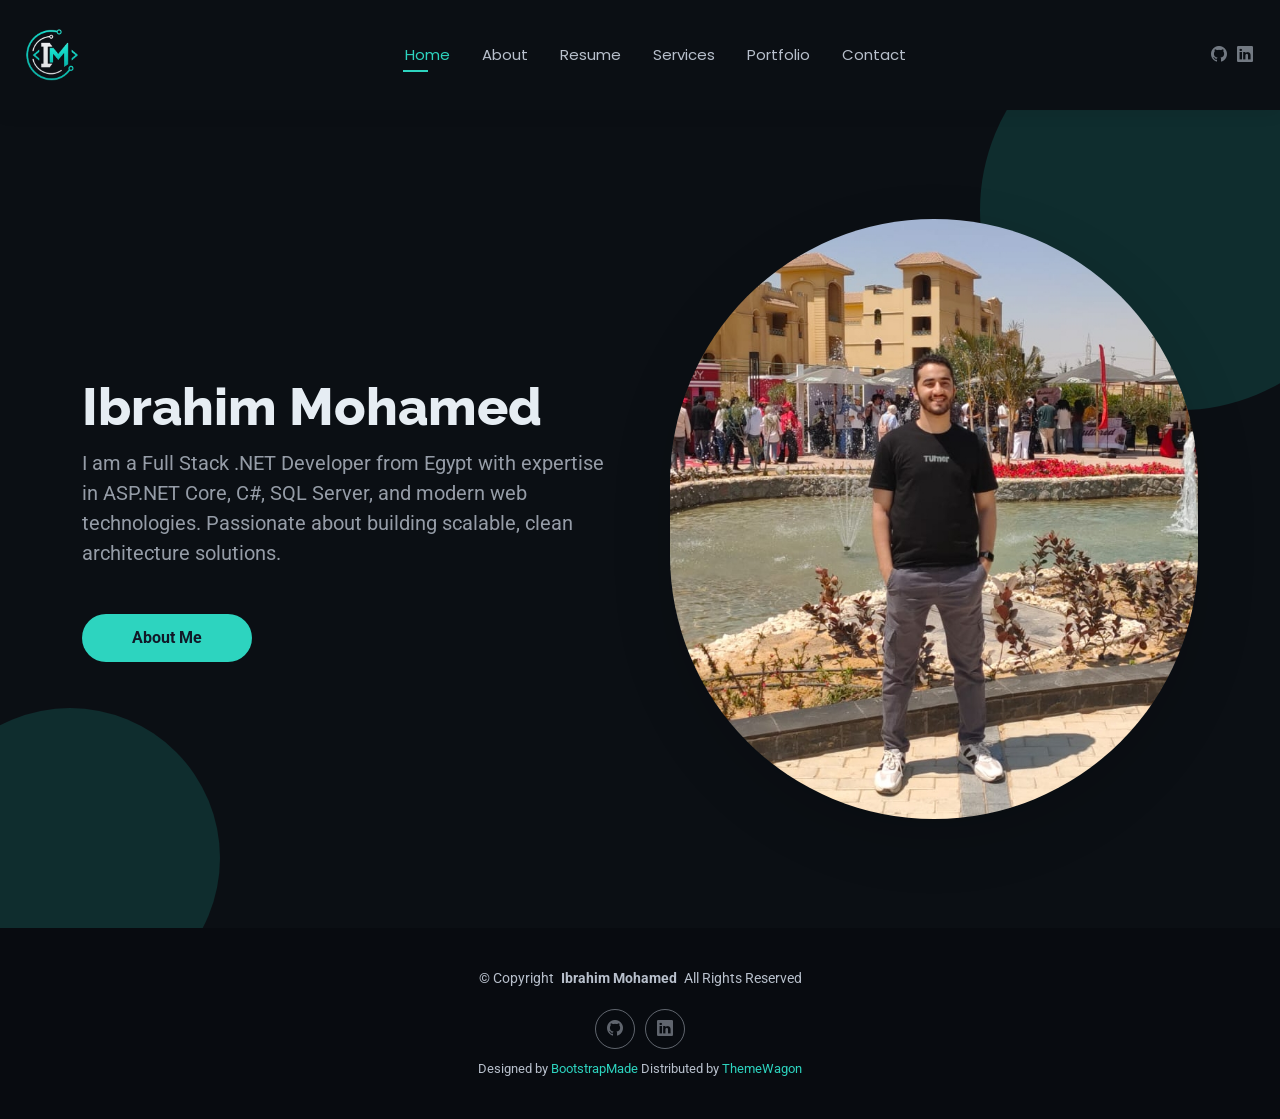
==== commit fba2fb9d: "New Version" ====
--- a/index.html
+++ b/index.html
@@ -2,449 +2,126 @@
 <html lang="en">
 
 <head>
-    <meta charset="UTF-8">
-    <meta name="viewport" content="width=device-width, initial-scale=1.0">
-    <title>Ibrahim Mohamed - Full Stack .NET Developer</title>
-    <link rel="stylesheet" href="./output.css">
-    <link rel="stylesheet" href="./input.css">
-    <link rel="shortcut icon" href="./assets/favicon.ico" type="image/x-icon">
-    <link rel="preconnect" href="https://fonts.googleapis.com">
-    <link rel="preconnect" href="https://fonts.gstatic.com" crossorigin>
-    <link href="https://fonts.googleapis.com/css2?family=Outfit:wght@100..900&family=Ovo&display=swap" rel="stylesheet">
+  <meta charset="utf-8">
+  <meta content="width=device-width, initial-scale=1.0" name="viewport">
+  <title>Index - Kelly Bootstrap Template</title>
+  <meta name="description" content="">
+  <meta name="keywords" content="">
+
+  <!-- Favicons -->
+  <link href="assets/img/Logo.png" rel="icon">
+  <link href="assets/img/Logo.png" rel="apple-touch-icon">
+
+  <!-- Fonts -->
+  <link href="https://fonts.googleapis.com" rel="preconnect">
+  <link href="https://fonts.gstatic.com" rel="preconnect" crossorigin>
+  <link href="https://fonts.googleapis.com/css2?family=Roboto:ital,wght@0,100;0,300;0,400;0,500;0,700;0,900;1,100;1,300;1,400;1,500;1,700;1,900&family=Poppins:ital,wght@0,100;0,200;0,300;0,400;0,500;0,600;0,700;0,800;0,900;1,100;1,200;1,300;1,400;1,500;1,600;1,700;1,800;1,900&family=Raleway:ital,wght@0,100;0,200;0,300;0,400;0,500;0,600;0,700;0,800;0,900;1,100;1,200;1,300;1,400;1,500;1,600;1,700;1,800;1,900&display=swap" rel="stylesheet">
+
+  <!-- Vendor CSS Files -->
+  <link href="assets/vendor/bootstrap/css/bootstrap.min.css" rel="stylesheet">
+  <link href="assets/vendor/bootstrap-icons/bootstrap-icons.css" rel="stylesheet">
+  <link href="assets/vendor/aos/aos.css" rel="stylesheet">
+  <link href="assets/vendor/swiper/swiper-bundle.min.css" rel="stylesheet">
+  <link href="assets/vendor/glightbox/css/glightbox.min.css" rel="stylesheet">
+
+  <!-- Main CSS File -->
+  <link href="assets/css/main.css" rel="stylesheet">
+
 </head>
 
-<body class="font-Outfit leading-8 dark:bg-darkTheme dark:text-white">
-    <div class="fixed top-0 right-0 w-11/12 -z-10 translate-y-[-80%] dark:hidden">
-        <img src="./assets/header-bg-color.png" alt="" class="w-full" />
+<body class="index-page">
+
+  <header id="header" class="header d-flex align-items-center light-background sticky-top">
+    <div class="container-fluid position-relative d-flex align-items-center justify-content-between">
+
+      <a href="index.html" class="logo d-flex display-6 align-items-center me-auto me-xl-0">
+        <img src="./assets/img/Logo.png" alt="Logo" class="logo-image">
+      </a>
+
+      <nav id="navmenu" class="navmenu">
+        <ul>
+          <li><a href="index.html" class="active">Home</a></li>
+          <li><a href="about.html">About</a></li>
+          <li><a href="resume.html">Resume</a></li>
+          <li><a href="services.html">Services</a></li>
+          <li><a href="portfolio.html">Portfolio</a></li>
+          <li><a href="contact.html">Contact</a></li>
+        </ul>
+        <i class="mobile-nav-toggle d-xl-none bi bi-list"></i>
+      </nav>
+
+      <div class="header-social-links">
+        <a href="https://github.com/Ibrahim-Mohamed12" class="github"><i class="bi bi-github"></i></a>
+        <a href="https://www.linkedin.com/in/ibrahim-mohamed-8077b428a/" class="linkedin"><i class="bi bi-linkedin"></i></a>
+      </div>
+
+    </div>
+  </header>
+
+  <main class="main">
+
+    <!-- Hero Section -->
+    <section id="hero" class="hero section">
+
+      <div class="container">
+        <div class="hero-inner">
+
+          <!-- Right Content -->
+          <div class="hero-content" data-aos="fade-right">
+            <h2>Ibrahim Mohamed</h2>
+            <p>I am a Full Stack .NET Developer from Egypt with expertise in ASP.NET Core, C#, SQL Server, and modern web technologies. Passionate about building scalable, clean architecture solutions.</p>
+            <a href="about.html" class="btn-get-started">About Me</a>
+          </div>
+
+          <!-- Left Image -->
+          <div class="hero-image" data-aos="fade-left">
+            <img src="assets/img/hero-bg3.jpeg" alt="Hero Image">
+          </div>
+
+        </div>
+      </div>
+
+    </section>
+
+  </main>
+
+  <footer id="footer" class="footer light-background">
+
+    <div class="container">
+      <div class="copyright text-center ">
+        <p>© <span>Copyright</span> <strong class="px-1 sitename">Ibrahim Mohamed</strong> <span>All Rights Reserved<br></span></p>
+      </div>
+      <div class="social-links d-flex justify-content-center">
+        <a href="https://github.com/Ibrahim-Mohamed12" class="github"><i class="bi bi-github"></i></a>
+        <a href="https://www.linkedin.com/in/ibrahim-mohamed-8077b428a/" class="linkedin"><i class="bi bi-linkedin"></i></a>
+      </div>
+      <div class="credits">
+        Designed by <a href="https://bootstrapmade.com/">BootstrapMade</a> Distributed by <a href="https://themewagon.com">ThemeWagon</a>
+      </div>
     </div>
 
-    <nav id="navbar" class="w-full fixed px-5 lg:px-8 xl:px-[8%] py-4 flex items-center justify-between z-50">
-        <p class="bg-white bg-opacity-50 backdrop-blur-lg shadow-sm dark:bg-darkTheme dark:shadow-white/20 sr-only">
-            Hidden</p>
-        <a href="#!">
-            <img src="./assets/logo.png" alt="Logo" class="w-28 cursor-pointer mr-14 dark:hidden" />
-            <img src="./assets/logo_dark.png" alt="Logo" class="w-28 cursor-pointer mr-14 hidden dark:block" />
-        </a>
+  </footer>
 
-        <ul id="navLink"
-            class="hidden md:flex items-center gap-6 lg:gap-8 rounded-full px-12 py-3 bg-white shadow-sm bg-opacity-50 font-Ovo dark:border dark:border-white/30 dark:bg-transparent ">
-            <li><a class='hover:text-gray-500 dark:hover:text-gray-300 transition' href="#top">Home</a></li>
-            <li><a class='hover:text-gray-500 dark:hover:text-gray-300 transition' href="#about">About me</a></li>
-            <li><a class='hover:text-gray-500 dark:hover:text-gray-300 transition' href="#experience">Experience</a></li>
-            <li><a class='hover:text-gray-500 dark:hover:text-gray-300 transition' href="#work">My Work</a></li>
-            <li><a class='hover:text-gray-500 dark:hover:text-gray-300 transition' href="#services">Services</a></li>
-        </ul>
+  <!-- Scroll Top -->
+  <a href="#" id="scroll-top" class="scroll-top d-flex align-items-center justify-content-center"><i class="bi bi-arrow-up-short"></i></a>
 
-        <div class="flex items-center gap-4">
-            <button id="themeToggle">
-                <img src="./assets/moon_icon.png" alt="" class="w-5 dark:hidden" />
-                <img src="./assets/sun_icon.png" alt="" class="w-5 hidden dark:block" />
-            </button>
+  <!-- Preloader -->
+  <div id="preloader"></div>
 
-            <a href="#contact"
-                class="hidden lg:flex items-center gap-3 px-8 py-1.5 border border-gray-300 hover:bg-slate-100/70 dark:hover:bg-darkHover rounded-full ml-4 font-Ovo dark:border-white/30">
-                Contact
-                <img src="./assets/arrow-icon.png" alt="" class="w-3 dark:hidden" />
-                <img src="./assets/arrow-icon-dark.png" alt="" class="w-3 hidden dark:block" />
-            </a>
+  <!-- Vendor JS Files -->
+  <script src="assets/vendor/bootstrap/js/bootstrap.bundle.min.js"></script>
+  <script src="assets/vendor/php-email-form/validate.js"></script>
+  <script src="assets/vendor/aos/aos.js"></script>
+  <script src="assets/vendor/waypoints/noframework.waypoints.js"></script>
+  <script src="assets/vendor/purecounter/purecounter_vanilla.js"></script>
+  <script src="assets/vendor/swiper/swiper-bundle.min.js"></script>
+  <script src="assets/vendor/glightbox/js/glightbox.min.js"></script>
+  <script src="assets/vendor/imagesloaded/imagesloaded.pkgd.min.js"></script>
+  <script src="assets/vendor/isotope-layout/isotope.pkgd.min.js"></script>
 
-            <button class="block md:hidden ml-3" id="menuToggle">
-                <img src="./assets/menu-black.png" alt="" class="w-6 dark:hidden" />
-                <img src="./assets/menu-white.png" alt="" class="w-6 hidden dark:block" />
-            </button>
-
-        </div>
-        <!-- ----- mobile menu ------ -->
-        <ul id="mobileMenu"
-            class="flex md:hidden flex-col gap-4 py-20 px-10 fixed -right-64 top-0 bottom-0 w-64 z-50 h-screen bg-rose-50 transition duration-500 font-Ovo dark:bg-darkHover dark:text-white">
-
-            <div class="absolute right-6 top-6" id="menuClose">
-                <img src="./assets/close-black.png" alt="" class="w-5 cursor-pointer dark:hidden" />
-                <img src="./assets/close-white.png" alt="" class="w-5 cursor-pointer hidden dark:block" />
-            </div>
-
-            <li><a href="#top" class="mobileMenuLink">Home</a></li>
-            <li><a href="#about" class="mobileMenuLink">About me</a></li>
-            <li><a href="#experience" class="mobileMenuLink">Experience</a></li>
-            <li><a href="#work" class="mobileMenuLink">My Work</a></li>
-            <li><a href="#services" class="mobileMenuLink">Services</a></li>
-            <li><a href="#contact" class="mobileMenuLink">Contact me</a></li>
-        </ul>
-    </nav>
-
-    <!-- ----- home section ------ -->
-    <div class="w-11/12 max-w-3xl text-center mx-auto h-screen flex flex-col items-center justify-center gap-4">
-        <img src="./assets/profile-img.png" alt="" class="rounded-full w-32" />
-        <h3 class="flex items-end gap-2 text-xl md:text-2xl mb-3 font-Ovo">
-            Hi! I&apos;m Ibrahim Mohamed
-            <img src="./assets/hand-icon.png" alt="" class="w-6 mb-1" />
-        </h3>
-        <h1 class="text-3xl sm:text-6xl lg:text-[66px] font-Ovo">Full Stack .NET Developer Software Engineer</h1>
-        <p class="max-w-2xl mx-auto font-Ovo">I am a Full Stack .NET Developer from Egypt with expertise in ASP.NET Core, C#, SQL Server, and modern web technologies. Passionate about building scalable, clean architecture solutions.</p>
-
-        <div class="flex flex-col sm:flex-row items-center gap-4 mt-4">
-            <a href="#contact"
-                class="px-10 py-2.5 border rounded-full bg-gradient-to-r from-[#b820e6] to-[#da7d20] text-white flex items-center gap-2 dark:border-transparent">
-                contact me <img src="./assets/right-arrow-white.png" alt="" class="w-4" />
-            </a>
-
-            <a href="./assets/Resume.pdf" download
-                class="px-10 py-2.5 rounded-full border border-gray-300 dark:border-white/25 hover:bg-slate-100/70 dark:hover:bg-darkHover flex items-center gap-2 bg-white dark:bg-transparent dark:text-white">
-                my resume <img src="./assets/download-icon.png" alt="" class="w-4 dark:invert" />
-            </a>
-        </div>
-    </div>
-
-    <!-- ----- about me section ------ -->
-    <div id="about" class="w-full px-[12%] py-10 scroll-mt-20 flex-row">
-        <h4 class="text-center mb-2 text-lg font-Ovo">Introduction</h4>
-        <h2 class="text-center text-5xl font-Ovo">About me</h2>
-        <div class="flex w-full flex-col lg:flex-row items-center justify-center gap-20 my-20">
-            <div class="max-w-max mx-auto relative"><img src="./assets/profile-img.png" alt=""
-                    class="w-64 sm:w-80 rounded-3xl max-w-none">
-            </div>
-            <div class="flex-1">
-                <p class="mb-10 max-w-4xl font-Ovo">I help businesses bring their ideas to life with websites and online tools that work smoothly, look professional, and help you reach more customers. I handle all the technical work behind the scenes, so you don’t have to worry about anything. My goal is to make your website or app easy to use, reliable, and built just for your business. This way, you save time, avoid stress, and can focus on running your business.</p>
-                <ul class="grid grid-cols-1 sm:grid-cols-2 lg:grid-cols-4 gap-6 max-w-5xl">
-                    <li
-                        class="border border-gray-300 dark:border-white/30 rounded-xl p-6 cursor-pointer hover:bg-lightHover hover:-translate-y-1 duration-500 hover:shadow-black dark:hover:shadow-white/80 dark:hover:bg-darkHover/50">
-                        <img src="./assets/code-icon.png" alt="" class="w-7 mt-3 dark:hidden"><img
-                            src="./assets/code-icon-dark.png" alt="" class="w-7 mt-3 hidden dark:block">
-                        <h3 class="my-4 font-semibold text-gray-700 dark:text-white">Languages & Frameworks</h3>
-                        <p class="text-gray-600 text-sm dark:text-white/80">C#, JavaScript, Java, C++, SQL, PHP, ASP.NET Core (MVC, Web API), Entity Framework Core, LINQ, HTML5, CSS3, JavaScript, Bootstrap</p>
-                    </li>
-                     <li
-                        class="border border-gray-300 dark:border-white/30 rounded-xl p-6 cursor-pointer hover:bg-lightHover hover:-translate-y-1 duration-500 hover:shadow-black dark:hover:shadow-white/80 dark:hover:bg-darkHover/50">
-                        <img src="./assets/code-icon.png" alt="" class="w-7 mt-3 dark:hidden"><img
-                            src="./assets/code-icon-dark.png" alt="" class="w-7 mt-3 hidden dark:block">
-                        <h3 class="my-4 font-semibold text-gray-700 dark:text-white">Soft Skills</h3>
-                        <p class="text-gray-600 text-sm dark:text-white/80">Problem Solving, Communication, Teamwork, Time Management</p>
-                    </li>
-                    <li
-                        class="border border-gray-300 dark:border-white/30 rounded-xl p-6 cursor-pointer hover:bg-lightHover hover:-translate-y-1 duration-500 hover:shadow-black dark:hover:shadow-white/80 dark:hover:bg-darkHover/50">
-                        <img src="./assets/code-icon.png" alt="" class="w-7 mt-3 dark:hidden"><img
-                            src="./assets/code-icon-dark.png" alt="" class="w-7 mt-3 hidden dark:block">
-                        <h3 class="my-4 font-semibold text-gray-700 dark:text-white">software Engineering</h3>
-                        <p class="text-gray-600 text-sm dark:text-white/80">OOP, Data Structures, Algorithms, Design Patterns, SOLID, Clean Architecture, SDLC</p>
-                    </li>
-                    <li
-                        class="border border-gray-300 dark:border-white/30 rounded-xl p-6 cursor-pointer hover:bg-lightHover hover:-translate-y-1 duration-500 hover:shadow-black dark:hover:shadow-white/80 dark:hover:bg-darkHover/50">
-                        <img src="./assets/edu-icon.png" alt="" class="w-7 mt-3 dark:hidden"><img
-                            src="./assets/edu-icon-dark.png" alt="" class="w-7 mt-3 hidden dark:block">
-                        <h3 class="my-4 font-semibold text-gray-700 dark:text-white">Education</h3>
-                        <p class="text-gray-600 text-sm dark:text-white/80">Faculty of Computers & AI - Cairo University</p>
-                    </li>
-                    <li
-                        class="border border-gray-300 dark:border-white/30 rounded-xl p-6 cursor-pointer hover:bg-lightHover hover:-translate-y-1 duration-500 hover:shadow-black dark:hover:shadow-white/80 dark:hover:bg-darkHover/50">
-                        <img src="./assets/project-icon.png" alt="" class="w-7 mt-3 dark:hidden"><img
-                            src="./assets/project-icon-dark.png" alt="" class="w-7 mt-3 hidden dark:block">
-                        <h3 class="my-4 font-semibold text-gray-700 dark:text-white">Projects</h3>
-                        <p class="text-gray-600 text-sm dark:text-white/80">4+ Full Stack Applications</p>
-                    </li>
-                </ul>
-                <h4 class="my-6 text-gray-700 font-Ovo dark:text-white/80">Tools I use</h4>
-                <ul class="flex items-center gap-3 sm:gap-5">
-                    <li
-                        class="flex items-center justify-center w-12 sm:w-14 aspect-square1 border border-gray-300 dark:border-white/30 rounded-lg cursor-pointer hover:-translate-y-1 duration-500">
-                        <img src="./assets/vscode.png" alt="vscode" class="w-5 sm:w-7">
-                    </li>
-                    <li
-                        class="flex items-center justify-center w-12 sm:w-14 aspect-square1 border border-gray-300 dark:border-white/30 rounded-lg cursor-pointer hover:-translate-y-1 duration-500">
-                        <img src="./assets/Visual_Studio_Icon_2022.svg" alt="visual studio" class="w-5 sm:w-7">
-                    </li>
-                    <li
-                        class="flex items-center justify-center w-12 sm:w-14 aspect-square1 border border-gray-300 dark:border-white/30 rounded-lg cursor-pointer hover:-translate-y-1 duration-500">
-                        <img src="./assets/Microsoft_SQL_Server_2025_icon.svg" alt="sql server" class="w-5 sm:w-7">
-                    </li>
-                    <li
-                        class="flex items-center justify-center w-12 sm:w-14 aspect-square1 border border-gray-300 dark:border-white/30 rounded-lg cursor-pointer hover:-translate-y-1 duration-500">
-                        <img src="./assets/git.png" alt="git" class="w-5 sm:w-7">
-                    </li>
-                    <li
-                        class="flex items-center justify-center w-12 sm:w-14 aspect-square1 border border-gray-300 dark:border-white/30 rounded-lg cursor-pointer hover:-translate-y-1 duration-500">
-                        <img src="./assets/github_logo_icon_229278.svg" alt="github" class="w-5 sm:w-7">
-                    </li>
-                </ul>
-            </div>
-        </div>
-    </div>
-
-    <!-- ----- Professional Experience & Courses Section ------ -->
-    <div id="experience" class="w-full px-[12%] py-10 scroll-mt-20">
-        <h4 class="text-center mb-2 text-lg font-Ovo">Career & Learning</h4>
-        <h2 class="text-center text-5xl font-Ovo">Professional Experience</h2>
-
-        <div class="mt-12 flex flex-col gap-10 max-w-5xl mx-auto">
-
-            <!-- .NET Back-End Course -->
-            <div class="border border-gray-300 dark:border-white/30 rounded-xl p-6 cursor-pointer hover:bg-lightHover hover:-translate-y-1 duration-500 hover:shadow-black dark:hover:shadow-white/80 dark:hover:bg-darkHover/50">
-                <h3 class="text-xl font-semibold mb-1">.NET Back-End Course</h3>
-                <p class="text-gray-700 dark:text-white/80 mb-2">Certificate of Completion | DSC Cairo University | 07/2025 – 10/2025 | Giza</p>
-                <ul class="list-disc list-inside text-gray-600 dark:text-white/80">
-                    <li>- Completed an intensive back-end development course focused on .NET technologies, including C#, ASP.NET, APIs, and database integration.</li>
-                    <li>- Hands-on projects and practical training to reinforce concepts.</li>
-                </ul>
-            </div>
-
-            <!-- DEPI Trainee -->
-            <div class="border border-gray-300 dark:border-white/30 rounded-xl p-6 cursor-pointer hover:bg-lightHover hover:-translate-y-1 duration-500 hover:shadow-black dark:hover:shadow-white/80 dark:hover:bg-darkHover/50">
-                <h3 class="text-xl font-semibold mb-1">DEPI Trainee</h3>
-                <p class="text-gray-700 dark:text-white/80 mb-2">Full Stack .NET Developer | 11/2025 – Present | Giza, Egypt</p>
-                <ul class="list-disc list-inside text-gray-600 dark:text-white/80">
-                    <li>- Developed full-stack web applications using C#, ASP.NET Core MVC, Web API, SQL Server, and Entity Framework Core.</li>
-                    <li>- Designed and consumed RESTful APIs with proper validation and error handling.</li>
-                    <li>- Implemented authentication and authorization concepts.</li>
-                    <li>- Applied SOLID principles and clean architecture practices.</li>
-                    <li>- Collaborated in an agile team environment using Git and GitHub.</li>
-                </ul>
-            </div>
-
-            <!-- The Data Street -->
-            <div class="border border-gray-300 dark:border-white/30 rounded-xl p-6 cursor-pointer hover:bg-lightHover hover:-translate-y-1 duration-500 hover:shadow-black dark:hover:shadow-white/80 dark:hover:bg-darkHover/50">
-                <h3 class="text-xl font-semibold mb-1">The Data Street</h3>
-                <p class="text-gray-700 dark:text-white/80 mb-2">Web Designer | 10/2025 – Present | Remotely</p>
-                <ul class="list-disc list-inside text-gray-600 dark:text-white/80">
-                    <li>- Collaborated with a cross-functional team to design and develop a responsive website using HTML5, CSS3, JavaScript, and Bootstrap.</li>
-                    <li>- Implemented UI/UX design principles to improve usability, layout structure, and visual consistency.</li>
-                    <li>- Translated design requirements and wireframes into clean, maintainable front-end code.</li>
-                    <li>- Ensured cross-browser compatibility and responsive behavior across devices.</li>
-                    <li>- Worked with version control using Git to manage and track code changes.</li>
-                </ul>
-            </div>
-        </div>
-    </div>
-    
-    <!-- My Work Section -->
-    <div id="work" class="w-full px-[12%] py-10 scroll-mt-20">
-        <h4 class="text-center mb-2 text-lg font-Ovo">My portfolio</h4>
-        <h2 class="text-center text-5xl font-Ovo">My latest work</h2>
-        <p class="text-center max-w-2xl mx-auto mt-5 mb-12 font-Ovo">Explore my collection of full-stack projects showcasing expertise in ASP.NET Core, C#, SQL Server, and modern web technologies.</p>
-        <div class="grid grid-cols-1 sm:grid-cols-2 lg:grid-cols-3 my-10 gap-5 dark:text-black">
-
-            <!-- Jobify -->
-            <a href="https://github.com/ezzeldin2005/Jobify" target="_blank" rel="noopener noreferrer">
-                <div class="aspect-square bg-no-repeat bg-cover bg-center rounded-lg relative cursor-pointer group"
-                    style="background-image: url('./assets/Screenshot 2025-12-05 002116.png');">
-                    <div class="bg-white w-10/12 rounded-md absolute bottom-5 left-1/2 -translate-x-1/2 py-3 px-5 flex items-center justify-between duration-500 group-hover:bottom-7">
-                        <div>
-                            <h2 class="font-semibold">Jobify</h2>
-                            <p class="text-sm text-gray-700">Job Search Platform</p>
-                        </div>
-                        <div class="border rounded-full border-black w-0 aspect-square flex items-center justify-center shadow-[2px_2px_0_#000] group-hover:bg-lime-300 transition">
-                            <img src="./assets/send-icon.png" alt="" class="w-5">
-                        </div>
-                    </div>
-                </div>
-            </a>
-
-            <!-- BookCase -->
-            <a href="https://github.com/Ibrahim-Mohamed12/BookCase" target="_blank" rel="noopener noreferrer">
-                <div class="aspect-square bg-no-repeat bg-cover bg-center rounded-lg relative cursor-pointer group"
-                    style="background-image: url('./assets/Screenshot 2025-12-06 154033.png');">
-                    <div class="bg-white w-10/12 rounded-md absolute bottom-5 left-1/2 -translate-x-1/2 py-3 px-5 flex items-center justify-between duration-500 group-hover:bottom-7">
-                        <div>
-                            <h2 class="font-semibold">BookCase</h2>
-                            <p class="text-sm text-gray-700">Digital Library Platform</p>
-                        </div>
-                        <div class="border rounded-full border-black w-0 aspect-square flex items-center justify-center shadow-[2px_2px_0_#000] group-hover:bg-lime-300 transition">
-                            <img src="./assets/send-icon.png" alt="" class="w-5">
-                        </div>
-                    </div>
-                </div>
-            </a>
-
-            <!-- Data Street V1 -->
-            <a href="https://ibrahim-mohamed12.github.io/DataStreet_Website/" target="_blank" rel="noopener noreferrer">
-                <div class="aspect-square bg-no-repeat bg-cover bg-center rounded-lg relative cursor-pointer group"
-                    style="background-image: url('./assets/Screenshot 2025-12-06 154103.png');">
-                    <div class="bg-white w-10/12 rounded-md absolute bottom-5 left-1/2 -translate-x-1/2 py-3 px-5 flex items-center justify-between duration-500 group-hover:bottom-7">
-                        <div>
-                            <h2 class="font-semibold">The Data Street V1</h2>
-                            <p class="text-sm text-gray-700">Community Platform</p>
-                        </div>
-                        <div class="border rounded-full border-black w-0 aspect-square flex items-center justify-center shadow-[2px_2px_0_#000] group-hover:bg-lime-300 transition">
-                            <img src="./assets/send-icon.png" alt="" class="w-5">
-                        </div>
-                    </div>
-                </div>
-            </a>
-
-            <!-- Data Street V2 -->
-            <a href="https://thedatastreet.tech/" target="_blank" rel="noopener noreferrer">
-                <div class="aspect-square bg-no-repeat bg-cover bg-center rounded-lg relative cursor-pointer group"
-                    style="background-image: url('./assets/Screenshot 2026-02-04 184628.png');">
-                    <div class="bg-white w-10/12 rounded-md absolute bottom-5 left-1/2 -translate-x-1/2 py-3 px-5 flex items-center justify-between duration-500 group-hover:bottom-7">
-                        <div>
-                            <h2 class="font-semibold">The Data Street V2</h2>
-                            <p class="text-sm text-gray-700">Community Platform</p>
-                        </div>
-                        <div class="border rounded-full border-black w-0 aspect-square flex items-center justify-center shadow-[2px_2px_0_#000] group-hover:bg-lime-300 transition">
-                            <img src="./assets/send-icon.png" alt="" class="w-5">
-                        </div>
-                    </div>
-                </div>
-            </a>
-
-            <!-- VOLE -->
-            <a href="https://github.com/Ibrahim-Mohamed12/Vole_Machine" target="_blank" rel="noopener noreferrer">
-                <div class="aspect-square bg-no-repeat bg-cover bg-center rounded-lg relative cursor-pointer group"
-                    style="background-image: url('./assets/Screenshot 2025-12-05 005048.png');">
-                    <div class="bg-white w-10/12 rounded-md absolute bottom-5 left-1/2 -translate-x-1/2 py-3 px-5 flex items-center justify-between duration-500 group-hover:bottom-7">
-                        <div>
-                            <h2 class="font-semibold">VOLE Machine Simulator</h2>
-                            <p class="text-sm text-gray-700">C++ Application</p>
-                        </div>
-                        <div class="border rounded-full border-black w-0 aspect-square flex items-center justify-center shadow-[2px_2px_0_#000] group-hover:bg-lime-300 transition">
-                            <img src="./assets/send-icon.png" alt="" class="w-5">
-                        </div>
-                    </div>
-                </div>
-            </a>
-
-            <!-- Fit Finder -->
-            <a href="https://ibrahim-mohamed12.github.io/DataStreet_Website/" target="_blank" rel="noopener noreferrer">
-                <div class="aspect-square bg-no-repeat bg-cover bg-center rounded-lg relative cursor-pointer group"
-                    style="background-image: url('./assets/Screenshot 2026-03-06 004326.png');">
-                    <div class="bg-white w-10/12 rounded-md absolute bottom-5 left-1/2 -translate-x-1/2 py-3 px-5 flex items-center justify-between duration-500 group-hover:bottom-7">
-                        <div>
-                            <h2 class="font-semibold">Fit Finder</h2>
-                            <p class="text-sm text-gray-700">GYM Management & Subscription Platform</p>
-                        </div>
-                        <div class="border rounded-full border-black w-0 aspect-square flex items-center justify-center shadow-[2px_2px_0_#000] group-hover:bg-lime-300 transition">
-                            <img src="./assets/send-icon.png" alt="" class="w-5">
-                        </div>
-                    </div>
-                </div>
-            </a>
-
-             <!-- Legal UI/UX -->
-            <a href="https://www.figma.com/design/ict5CuSbkEe0wW8bp2P3ER/Legal---Compliance-Platform?m=auto&t=shNUOiAQIBV67ixu-1" target="_blank" rel="noopener noreferrer">
-                <div class="aspect-square bg-no-repeat bg-cover bg-center rounded-lg relative cursor-pointer group"
-                    style="background-image: url('./assets/Legal.png');">
-                    <div class="bg-white w-10/12 rounded-md absolute bottom-5 left-1/2 -translate-x-1/2 py-3 px-5 flex items-center justify-between duration-500 group-hover:bottom-7">
-                        <div>
-                            <h2 class="font-semibold">External Legal Matter Management – UI/UX Design</h2>
-                            <p class="text-sm text-gray-700">Simplified UI for managing external legal cases and collaboration.</p>
-                        </div>
-                        <div class="border rounded-full border-black w-0 aspect-square flex items-center justify-center shadow-[2px_2px_0_#000] group-hover:bg-lime-300 transition">
-                            <img src="./assets/send-icon.png" alt="" class="w-5">
-                        </div>
-                    </div>
-                </div>
-            </a>
-            
-        </div>
-    </div>
-    <!-- ----- Services Section ------ -->
-    <div id="services" class="w-full px-[12%] py-10 scroll-mt-20">
-        <h4 class="text-center mb-2 text-lg font-Ovo">What I Offer</h4>
-        <h2 class="text-center text-5xl font-Ovo">My Services</h2>
-        <p class="text-center max-w-2xl mx-auto mt-5 mb-12 font-Ovo">
-            I help businesses and individuals build reliable, modern, and user-friendly digital solutions — without the technical complexity.
-        </p>
-
-        <div class="grid grid-cols-1 sm:grid-cols-2 lg:grid-cols-3 gap-6 my-10">
-
-            <div class="border border-gray-300 dark:border-white/30 rounded-xl p-6 cursor-pointer hover:bg-lightHover hover:-translate-y-1 duration-500 hover:shadow-black dark:hover:shadow-white/80 dark:hover:bg-darkHover/50">
-                <h3 class="font-semibold text-lg mb-3">Custom Websites & Web Applications</h3>
-                <p class="text-sm text-gray-600 dark:text-white/80">
-                    Professional websites and systems tailored to your business needs — designed to look great and work smoothly on all devices.
-                </p>
-            </div>
-
-            <div class="border border-gray-300 dark:border-white/30 rounded-xl p-6 cursor-pointer hover:bg-lightHover hover:-translate-y-1 duration-500 hover:shadow-black dark:hover:shadow-white/80 dark:hover:bg-darkHover/50">
-                <h3 class="font-semibold text-lg mb-3">Business Systems & Databases</h3>
-                <p class="text-sm text-gray-600 dark:text-white/80">
-                    Secure and organized solutions to manage your data, customers, and workflows efficiently.
-                </p>
-            </div>
-
-            <div class="border border-gray-300 dark:border-white/30 rounded-xl p-6 cursor-pointer hover:bg-lightHover hover:-translate-y-1 duration-500 hover:shadow-black dark:hover:shadow-white/80 dark:hover:bg-darkHover/50">
-                <h3 class="font-semibold text-lg mb-3">Interactive Features</h3>
-                <p class="text-sm text-gray-600 dark:text-white/80">
-                    Smart functionality like dashboards, forms, search tools, and dynamic content to improve user experience.
-                </p>
-            </div>
-
-            <div class="border border-gray-300 dark:border-white/30 rounded-xl p-6 cursor-pointer hover:bg-lightHover hover:-translate-y-1 duration-500 hover:shadow-black dark:hover:shadow-white/80 dark:hover:bg-darkHover/50">
-                <h3 class="font-semibold text-lg mb-3">Performance & Optimization</h3>
-                <p class="text-sm text-gray-600 dark:text-white/80">
-                    Enhancing speed, reliability, and responsiveness so your platform runs efficiently.
-                </p>
-            </div>
-
-            <div class="border border-gray-300 dark:border-white/30 rounded-xl p-6 cursor-pointer hover:bg-lightHover hover:-translate-y-1 duration-500 hover:shadow-black dark:hover:shadow-white/80 dark:hover:bg-darkHover/50">
-                <h3 class="font-semibold text-lg mb-3">Maintenance & Support</h3>
-                <p class="text-sm text-gray-600 dark:text-white/80">
-                    Continuous improvements, updates, and technical assistance as your business grows.
-                </p>
-            </div>
-
-            <div class="border border-gray-300 dark:border-white/30 rounded-xl p-6 cursor-pointer hover:bg-lightHover hover:-translate-y-1 duration-500 hover:shadow-black dark:hover:shadow-white/80 dark:hover:bg-darkHover/50">
-                <h3 class="font-semibold text-lg mb-3">Consultation & Planning</h3>
-                <p class="text-sm text-gray-600 dark:text-white/80">
-                    Guidance on turning ideas into practical digital solutions with clear, simple communication.
-                </p>
-            </div>
-
-        </div>
-    </div>
-
-    <!-- Contact me section -->
-    <div id="contact"
-        class="w-full px-[12%] py-10 scroll-mt-20 bg-[url('./assets/footer-bg-color.png')] bg-no-repeat bg-[length:90%_auto] bg-center dark:bg-none">
-        <h4 class="text-center mb-2 text-lg font-Ovo">Connect with me</h4>
-        <h2 class="text-center text-5xl font-Ovo">Get in touch</h2>
-        <p class="text-center max-w-2xl mx-auto mt-5 mb-12 font-Ovo">I'd love to hear from you! Feel free to reach out for collaboration opportunities or any inquiries about my work.
-        </p>
-        <form class="max-w-2xl mx-auto">
-            <input type="hidden" name="subject" value="Ibrahim Mohamed - New form Submission">
-            <div class="grid grid-cols-auto gap-6 mt-10 mb-8">
-                <input type="text" placeholder="Enter your name"
-                    class="flex-1 px-3 py-2 focus:ring-1 outline-none border border-gray-300 dark:border-white/30 rounded-md bg-white dark:bg-darkHover/30"
-                    ] required="" name="name">
-                <input type="email" placeholder="Enter your email" ]
-                    class="flex-1 px-3 py-2 focus:ring-1 outline-none border border-gray-300 dark:border-white/30 rounded-md bg-white dark:bg-darkHover/30"
-                    required="" name="email">
-            </div>
-            <textarea rows="6" placeholder="Enter your message"
-                class="w-full px-4 py-2 focus:ring-1 outline-none border border-gray-300 dark:border-white/30 rounded-md bg-white mb-6 dark:bg-darkHover/30"
-                required="" name="message"></textarea>
-            <button type="submit"
-                class="py-2 px-8 w-max flex items-center justify-between gap-2 bg-black/80 text-white rounded-full mx-auto hover:bg-black duration-500 dark:bg-transparent dark:border dark:border-white/30 dark:hover:bg-darkHover">
-                Submit now
-                <img src="./assets/right-arrow-white.png" alt="" class="w-4">
-            </button>
-            <p class="mt-4"></p>
-        </form>
-    </div>
-
-    <!-- Footer -->
-    <div class="mt-20">
-        <div class="text-center">
-            <a href="#!">
-                <img src="./assets/logo.png" alt="" class="w-36 mx-auto mb-2 dark:hidden">
-                <img src="./assets/logo_dark.png" alt="" class="w-36 mx-auto mb-2 hidden dark:block">
-            </a>
-            <div class="w-max flex items-center gap-2 mx-auto">
-                <a href="mailto:hes93314@gmail.com">hes93314@gmail.com</a>
-            </div>
-            <div class="w-max flex items-center gap-2 mx-auto mt-2">
-                <a href="tel:+201015350815">+20 101 535 0815</a>
-            </div>
-        </div>
-        <div class="text-center sm:flex items-center justify-between border-t border-gray-400 mx-[10%] mt-12 py-3">
-            <p>© 2025 Ibrahim Mohamed. All rights reserved.</p> 
-            <ul class="flex items-center gap-10 justify-center mt-4 sm:mt-0">
-                <li><a target="_blank" href="https://github.com/Ibrahim-Mohamed12">GitHub</a></li>
-                <li><a target="_blank" href="https://linkedin.com/in/ibrahim-mohamed-8077b428a">LinkedIn</a></li>
-                <li><a target="_blank" href="mailto:hes93314@gmail.com">Email</a></li>
-            </ul>
-        </div>
-    </div>
-
-    <script src="./script.js"></script>
+  <!-- Main JS File -->
+  <script src="assets/js/main.js"></script>
 
 </body>
 
-</html>
+</html>
--- a/assets/css/main.css
+++ b/assets/css/main.css
@@ -0,0 +1,1484 @@
+/**
+* Template Name: Kelly
+* Template URL: https://bootstrapmade.com/kelly-free-bootstrap-cv-resume-html-template/
+* Updated: Aug 07 2024 with Bootstrap v5.3.3
+* Author: BootstrapMade.com
+* License: https://bootstrapmade.com/license/
+*/
+
+/*--------------------------------------------------------------
+# Font & Color Variables
+# Help: https://bootstrapmade.com/color-system/
+--------------------------------------------------------------*/
+/* Fonts */
+:root {
+  --default-font: "Roboto", system-ui, -apple-system, "Segoe UI", Roboto, "Helvetica Neue", Arial, sans-serif;
+  --heading-font: "Raleway", sans-serif;
+  --nav-font: "Poppins", sans-serif;
+}
+
+/* ===== DARK GLOBAL THEME ===== */
+:root {
+  --background-color: #0b0f14;   /* خلفية أساسية (dark navy) */
+  --default-color: #b8c0cc;     /* نصوص عادية (رمادي فاتح مريح للعين) */
+  --heading-color: #e6edf3;     /* العناوين (أبيض مزرق) */
+  --accent-color: #2dd4bf;      /* تركواز حديث (Tech feel) */
+  --surface-color: #111827;     /* كروت / sections */
+  --contrast-color: #ffffff;    /* نص فوق الألوان القوية */
+  --footer-color: #080b10;      /* لون خاص للفوتر */
+}
+
+/* ===== NAV COLORS ===== */
+:root {
+  --nav-color: #b8c0cc;
+  --nav-hover-color: #2dd4bf;
+  --nav-mobile-background-color: #0b0f14;
+  --nav-dropdown-background-color: #111827;
+  --nav-dropdown-color: #b8c0cc;
+  --nav-dropdown-hover-color: #2dd4bf;
+}
+
+/* ===== OPTIONAL BACKGROUND VARIANTS ===== */
+.dark-background {
+  --background-color: #070a0f;
+  --default-color: #b8c0cc;
+  --heading-color: #ffffff;
+  --surface-color: #111827;
+  --contrast-color: #ffffff;
+}
+
+/* Smooth scroll */
+:root {
+  scroll-behavior: smooth;
+}
+
+/*--------------------------------------------------------------
+# General Styling & Shared Classes
+--------------------------------------------------------------*/
+body {
+  color: var(--default-color);
+  background-color: var(--background-color);
+  font-family: var(--default-font);
+}
+
+a {
+  color: var(--accent-color);
+  text-decoration: none;
+  transition: 0.3s;
+}
+
+a:hover {
+  color: color-mix(in srgb, var(--accent-color), transparent 25%);
+  text-decoration: none;
+}
+
+h1,
+h2,
+h3,
+h4,
+h5,
+h6 {
+  color: var(--heading-color);
+  font-family: var(--heading-font);
+}
+
+/* PHP Email Form Messages
+------------------------------*/
+.php-email-form .error-message {
+  display: none;
+  background: #df1529;
+  color: #ffffff;
+  text-align: left;
+  padding: 15px;
+  margin-bottom: 24px;
+  font-weight: 600;
+}
+
+.php-email-form .sent-message {
+  display: none;
+  color: #ffffff;
+  background: #059652;
+  text-align: center;
+  padding: 15px;
+  margin-bottom: 24px;
+  font-weight: 600;
+}
+
+.php-email-form .loading {
+  display: none;
+  background: var(--surface-color);
+  text-align: center;
+  padding: 15px;
+  margin-bottom: 24px;
+}
+
+.php-email-form .loading:before {
+  content: "";
+  display: inline-block;
+  border-radius: 50%;
+  width: 24px;
+  height: 24px;
+  margin: 0 10px -6px 0;
+  border: 3px solid var(--accent-color);
+  border-top-color: var(--surface-color);
+  animation: php-email-form-loading 1s linear infinite;
+}
+
+@keyframes php-email-form-loading {
+  0% {
+    transform: rotate(0deg);
+  }
+
+  100% {
+    transform: rotate(360deg);
+  }
+}
+
+/*--------------------------------------------------------------
+# Global Header
+--------------------------------------------------------------*/
+.header {
+  color: var(--default-color);
+  background-color: var(--background-color);
+  padding: 15px 0;
+  transition: all 0.5s;
+  z-index: 997;
+  box-shadow: 0px 0 18px rgba(0, 0, 0, 0.1);
+}
+
+.header .logo {
+  line-height: 1;
+}
+
+.header .logo img {
+  height: auto;
+  width: 80px;
+}
+.header .logo h1 {
+  font-size: 32px;
+  margin: 0;
+  font-weight: 300;
+  text-transform: uppercase;
+  color: var(--heading-color);
+}
+
+.header .header-social-links {
+  padding-right: 15px;
+}
+
+.header .header-social-links a {
+  color: color-mix(in srgb, var(--default-color), transparent 40%);
+  padding-left: 6px;
+  display: inline-block;
+  transition: 0.3s;
+  font-size: 16px;
+}
+
+.header .header-social-links a:hover {
+  color: var(--accent-color);
+}
+
+.header .header-social-links a i {
+  line-height: 0px;
+}
+
+@media (max-width: 1200px) {
+  .header .logo {
+    order: 1;
+  }
+
+  .header .header-social-links {
+    order: 2;
+  }
+
+  .header .navmenu {
+    order: 3;
+  }
+}
+
+/*--------------------------------------------------------------
+# Navigation Menu
+--------------------------------------------------------------*/
+/* Desktop Navigation */
+@media (min-width: 1200px) {
+  .navmenu {
+    padding: 0;
+  }
+
+  .navmenu ul {
+    margin: 0;
+    padding: 0;
+    display: flex;
+    list-style: none;
+    align-items: center;
+  }
+
+  .navmenu li {
+    position: relative;
+  }
+
+  .navmenu>ul>li {
+    white-space: nowrap;
+    padding: 15px 14px;
+  }
+
+  .navmenu>ul>li:last-child {
+    padding-right: 0;
+  }
+
+  .navmenu a,
+  .navmenu a:focus {
+    color: var(--nav-color);
+    font-size: 15px;
+    padding: 0 2px;
+    font-family: var(--nav-font);
+    font-weight: 400;
+    display: flex;
+    align-items: center;
+    justify-content: space-between;
+    white-space: nowrap;
+    transition: 0.3s;
+    position: relative;
+  }
+
+  .navmenu a i,
+  .navmenu a:focus i {
+    font-size: 12px;
+    line-height: 0;
+    margin-left: 5px;
+    transition: 0.3s;
+  }
+
+  .navmenu>ul>li>a:before {
+    content: "";
+    position: absolute;
+    height: 2px;
+    bottom: -6px;
+    left: 0;
+    background-color: var(--nav-hover-color);
+    visibility: hidden;
+    width: 0px;
+    transition: all 0.3s ease-in-out 0s;
+  }
+
+  .navmenu a:hover:before,
+  .navmenu li:hover>a:before,
+  .navmenu .active:before {
+    visibility: visible;
+    width: 25px;
+  }
+
+  .navmenu li:hover>a,
+  .navmenu .active,
+  .navmenu .active:focus {
+    color: var(--nav-hover-color);
+  }
+
+  .navmenu .dropdown ul {
+    margin: 0;
+    padding: 10px 0;
+    background: var(--nav-dropdown-background-color);
+    display: block;
+    position: absolute;
+    visibility: hidden;
+    left: 14px;
+    top: 130%;
+    opacity: 0;
+    transition: 0.3s;
+    border-radius: 4px;
+    z-index: 99;
+    box-shadow: 0px 0px 30px rgba(0, 0, 0, 0.1);
+  }
+
+  .navmenu .dropdown ul li {
+    min-width: 200px;
+  }
+
+  .navmenu .dropdown ul a {
+    padding: 10px 20px;
+    font-size: 15px;
+    text-transform: none;
+    color: var(--nav-dropdown-color);
+  }
+
+  .navmenu .dropdown ul a i {
+    font-size: 12px;
+  }
+
+  .navmenu .dropdown ul a:hover,
+  .navmenu .dropdown ul .active:hover,
+  .navmenu .dropdown ul li:hover>a {
+    color: var(--nav-dropdown-hover-color);
+  }
+
+  .navmenu .dropdown:hover>ul {
+    opacity: 1;
+    top: 100%;
+    visibility: visible;
+  }
+
+  .navmenu .dropdown .dropdown ul {
+    top: 0;
+    left: -90%;
+    visibility: hidden;
+  }
+
+  .navmenu .dropdown .dropdown:hover>ul {
+    opacity: 1;
+    top: 0;
+    left: -100%;
+    visibility: visible;
+  }
+}
+
+/* Mobile Navigation */
+@media (max-width: 1199px) {
+  .mobile-nav-toggle {
+    color: var(--nav-color);
+    font-size: 28px;
+    line-height: 0;
+    margin-right: 10px;
+    cursor: pointer;
+    transition: color 0.3s;
+  }
+
+  .navmenu {
+    padding: 0;
+    z-index: 9997;
+  }
+
+  .navmenu ul {
+    display: none;
+    list-style: none;
+    position: absolute;
+    inset: 60px 20px 20px 20px;
+    padding: 10px 0;
+    margin: 0;
+    border-radius: 6px;
+    background-color: var(--nav-mobile-background-color);
+    border: 1px solid color-mix(in srgb, var(--default-color), transparent 90%);
+    box-shadow: none;
+    overflow-y: auto;
+    transition: 0.3s;
+    z-index: 9998;
+  }
+
+  .navmenu a,
+  .navmenu a:focus {
+    color: var(--nav-dropdown-color);
+    padding: 10px 20px;
+    font-family: var(--nav-font);
+    font-size: 17px;
+    font-weight: 500;
+    display: flex;
+    align-items: center;
+    justify-content: space-between;
+    white-space: nowrap;
+    transition: 0.3s;
+  }
+
+  .navmenu a i,
+  .navmenu a:focus i {
+    font-size: 12px;
+    line-height: 0;
+    margin-left: 5px;
+    width: 30px;
+    height: 30px;
+    display: flex;
+    align-items: center;
+    justify-content: center;
+    border-radius: 50%;
+    transition: 0.3s;
+    background-color: color-mix(in srgb, var(--accent-color), transparent 90%);
+  }
+
+  .navmenu a i:hover,
+  .navmenu a:focus i:hover {
+    background-color: var(--accent-color);
+    color: var(--contrast-color);
+  }
+
+  .navmenu a:hover,
+  .navmenu .active,
+  .navmenu .active:focus {
+    color: var(--nav-dropdown-hover-color);
+  }
+
+  .navmenu .active i,
+  .navmenu .active:focus i {
+    background-color: var(--accent-color);
+    color: var(--contrast-color);
+    transform: rotate(180deg);
+  }
+
+  .navmenu .dropdown ul {
+    position: static;
+    display: none;
+    z-index: 99;
+    padding: 10px 0;
+    margin: 10px 20px;
+    background-color: var(--nav-dropdown-background-color);
+    transition: all 0.5s ease-in-out;
+  }
+
+  .navmenu .dropdown ul ul {
+    background-color: rgba(33, 37, 41, 0.1);
+  }
+
+  .navmenu .dropdown>.dropdown-active {
+    display: block;
+    background-color: rgba(33, 37, 41, 0.03);
+  }
+
+  .mobile-nav-active {
+    overflow: hidden;
+  }
+
+  .mobile-nav-active .mobile-nav-toggle {
+    color: #fff;
+    position: absolute;
+    font-size: 32px;
+    top: 15px;
+    right: 15px;
+    margin-right: 0;
+    z-index: 9999;
+  }
+
+  .mobile-nav-active .navmenu {
+    position: fixed;
+    overflow: hidden;
+    inset: 0;
+    background: rgba(33, 37, 41, 0.8);
+    transition: 0.3s;
+  }
+
+  .mobile-nav-active .navmenu>ul {
+    display: block;
+  }
+}
+
+/*--------------------------------------------------------------
+# Global Footer
+--------------------------------------------------------------*/
+.footer {
+  color: var(--default-color);
+  background-color: var(--footer-color);
+  font-size: 14px;
+  padding: 40px 0;
+  position: relative;
+}
+
+.footer .copyright p {
+  margin-bottom: 0;
+}
+
+.footer .social-links {
+  margin-top: 20px;
+}
+
+.footer .social-links a {
+  display: flex;
+  align-items: center;
+  justify-content: center;
+  width: 40px;
+  height: 40px;
+  border-radius: 50%;
+  border: 1px solid color-mix(in srgb, var(--default-color), transparent 50%);
+  font-size: 16px;
+  color: color-mix(in srgb, var(--default-color), transparent 50%);
+  margin: 0 5px;
+  transition: 0.3s;
+}
+
+.footer .social-links a:hover {
+  color: var(--accent-color);
+  border-color: var(--accent-color);
+}
+
+.footer .credits {
+  margin-top: 10px;
+  font-size: 13px;
+  text-align: center;
+}
+
+/*--------------------------------------------------------------
+# Preloader
+--------------------------------------------------------------*/
+#preloader {
+  position: fixed;
+  inset: 0;
+  z-index: 9999;
+  overflow: hidden;
+  background-color: var(--background-color);
+  transition: all 0.6s ease-out;
+  width: 100%;
+  height: 100vh;
+}
+
+#preloader:before,
+#preloader:after {
+  content: "";
+  position: absolute;
+  border: 4px solid var(--accent-color);
+  border-radius: 50%;
+  animation: animate-preloader 2s cubic-bezier(0, 0.2, 0.8, 1) infinite;
+}
+
+#preloader:after {
+  animation-delay: -0.5s;
+}
+
+@keyframes animate-preloader {
+  0% {
+    width: 10px;
+    height: 10px;
+    top: calc(50% - 5px);
+    left: calc(50% - 5px);
+    opacity: 1;
+  }
+
+  100% {
+    width: 72px;
+    height: 72px;
+    top: calc(50% - 36px);
+    left: calc(50% - 36px);
+    opacity: 0;
+  }
+}
+
+/*--------------------------------------------------------------
+# Scroll Top Button
+--------------------------------------------------------------*/
+.scroll-top {
+  position: fixed;
+  visibility: hidden;
+  opacity: 0;
+  right: 15px;
+  bottom: -15px;
+  z-index: 99999;
+  background-color: var(--accent-color);
+  width: 44px;
+  height: 44px;
+  border-radius: 50px;
+  transition: all 0.4s;
+}
+
+.scroll-top i {
+  font-size: 24px;
+  color: var(--surface-color);
+  line-height: 0;
+}
+
+.scroll-top:hover {
+  background-color: color-mix(in srgb, var(--accent-color), transparent 20%);
+  color: var(--contrast-color);
+}
+
+.scroll-top.active {
+  visibility: visible;
+  opacity: 1;
+  bottom: 15px;
+}
+
+/*--------------------------------------------------------------
+# Disable aos animation delay on mobile devices
+--------------------------------------------------------------*/
+@media screen and (max-width: 768px) {
+  [data-aos-delay] {
+    transition-delay: 0 !important;
+  }
+}
+
+/*--------------------------------------------------------------
+# Global Page Titles & Breadcrumbs
+--------------------------------------------------------------*/
+.page-title {
+  color: var(--default-color);
+  background-color: var(--background-color);
+  padding: 25px 0;
+  position: relative;
+  border-bottom: 1px solid color-mix(in srgb, var(--default-color), transparent 85%);
+}
+
+.page-title h1 {
+  font-size: 24px;
+  font-weight: 400;
+}
+
+.page-title .breadcrumbs ol {
+  display: flex;
+  flex-wrap: wrap;
+  list-style: none;
+  padding: 0;
+  margin: 0;
+  font-size: 14px;
+  font-weight: 400;
+}
+
+.page-title .breadcrumbs ol li+li {
+  padding-left: 10px;
+}
+
+.page-title .breadcrumbs ol li+li::before {
+  content: "/";
+  display: inline-block;
+  padding-right: 10px;
+  color: color-mix(in srgb, var(--default-color), transparent 70%);
+}
+
+/*--------------------------------------------------------------
+# Global Sections
+--------------------------------------------------------------*/
+section,
+.section {
+  color: var(--default-color);
+  background-color: var(--background-color);
+  padding: 60px 0;
+  scroll-margin-top: 100px;
+  overflow: clip;
+}
+
+@media (max-width: 1199px) {
+
+  section,
+  .section {
+    scroll-margin-top: 66px;
+  }
+}
+
+/*--------------------------------------------------------------
+# Global Section Titles
+--------------------------------------------------------------*/
+.section-title {
+  text-align: center;
+  padding-bottom: 60px;
+  position: relative;
+}
+
+.section-title h2 {
+  font-size: 32px;
+  font-weight: 700;
+  margin-bottom: 20px;
+  padding-bottom: 20px;
+  position: relative;
+}
+
+.section-title h2:after {
+  content: "";
+  position: absolute;
+  display: block;
+  width: 50px;
+  height: 3px;
+  background: var(--accent-color);
+  left: 0;
+  right: 0;
+  bottom: 0;
+  margin: auto;
+}
+
+.section-title p {
+  margin-bottom: 0;
+}
+
+/*--------------------------------------------------------------
+# Hero Section
+--------------------------------------------------------------*/
+.hero {
+  width: 100%;
+  min-height: calc(100vh - 82px);
+  position: relative;
+  display: flex;
+  align-items: center;
+  overflow: hidden;
+  padding: 80px 0;
+}
+
+/* خلفية أشكال */
+.hero::before,
+.hero::after {
+  content: "";
+  position: absolute;
+  border-radius: 50%;
+  background: color-mix(in srgb, var(--accent-color), transparent 85%);
+  z-index: 0;
+}
+
+.hero::before {
+  width: 400px;
+  height: 400px;
+  top: -100px;
+  right: -100px;
+}
+
+.hero::after {
+  width: 300px;
+  height: 300px;
+  bottom: -80px;
+  left: -80px;
+}
+
+/* container layout */
+.hero .container {
+  position: relative;
+  z-index: 2;
+}
+
+.hero-inner {
+  display: flex;
+  align-items: center;
+  justify-content: space-between;
+  gap: 60px;
+}
+
+/* left image */
+.hero-image {
+  flex: 1;
+  display: flex;
+  justify-content: center;
+}
+
+.hero-image img {
+  width: 100%;
+  max-width: 1000px;
+  height: 600px;
+  border-radius: 1000px;
+  object-fit: cover;
+  box-shadow: 0 20px 60px rgba(0,0,0,0.15);
+}
+
+/* right content */
+.hero-content {
+  flex: 1;
+}
+
+.hero h2 {
+  font-size: 52px;
+  font-weight: 800;
+  margin: 0;
+}
+
+.hero p {
+  font-size: 20px;
+  margin-top: 10px;
+  opacity: 0.8;
+}
+
+/* button */
+.hero .btn-get-started {
+  display: inline-block;
+  margin-top: 30px;
+  padding: 12px 50px;
+  border-radius: 50px;
+  background: var(--accent-color);
+  color: var(--surface-color);
+  font-weight: 700;
+  transition: 0.3s;
+}
+
+.hero .btn-get-started:hover {
+  transform: translateY(-3px);
+  background: color-mix(in srgb, var(--accent-color) 85%, white 15%);
+}
+
+/* responsive */
+@media (max-width: 992px) {
+  .hero-inner {
+    flex-direction: column-reverse;
+    text-align: center;
+  }
+
+  .hero h2 {
+    font-size: 36px;
+  }
+
+  .hero-image img {
+    max-width: 500px;
+  }
+}
+/*--------------------------------------------------------------
+# About Section
+--------------------------------------------------------------*/
+.about .content h2 {
+  font-weight: 700;
+  font-size: 24px;
+}
+
+.about .content ul {
+  list-style: none;
+  padding: 0;
+}
+
+.about .content ul li {
+  margin-bottom: 20px;
+  display: flex;
+  align-items: center;
+}
+
+.about .content ul strong {
+  margin-right: 10px;
+}
+
+.about .content ul i {
+  font-size: 16px;
+  margin-right: 5px;
+  color: var(--accent-color);
+  line-height: 0;
+}
+
+/*--------------------------------------------------------------
+# Skills Section
+--------------------------------------------------------------*/
+.skills-grid {
+  display: grid;
+  grid-template-columns: repeat(2, 1fr);
+  gap: 25px;
+}
+
+.skill-card {
+  background: var(--surface-color);
+  padding: 25px;
+  border-radius: 16px;
+  border: 1px solid rgba(255,255,255,0.05);
+  transition: 0.3s ease;
+}
+
+.skill-card:hover {
+  transform: translateY(-6px);
+  border-color: var(--accent-color);
+  box-shadow: 0 10px 30px rgba(0,0,0,0.4);
+}
+
+.skill-card h3 {
+  color: var(--heading-color);
+  margin-bottom: 15px;
+  font-size: 18px;
+}
+
+/* tags */
+.skill-tags {
+  display: flex;
+  flex-wrap: wrap;
+  gap: 10px;
+}
+
+.skill-tags span {
+  background: rgba(45, 212, 191, 0.08);
+  color: var(--accent-color);
+  padding: 6px 12px;
+  border-radius: 999px;
+  font-size: 13px;
+  border: 1px solid rgba(45, 212, 191, 0.2);
+  transition: 0.3s;
+}
+
+.skill-tags span:hover {
+  background: var(--accent-color);
+  color: #0b0f14;
+}
+
+/* responsive */
+@media (max-width: 768px) {
+  .skills-grid {
+    grid-template-columns: 1fr;
+  }
+}
+
+/*--------------------------------------------------------------
+# Stats Section
+--------------------------------------------------------------*/
+.stats .stats-item {
+  padding: 30px;
+  width: 100%;
+}
+
+.stats .stats-item span {
+  color: var(--heading-color);
+  font-size: 48px;
+  display: block;
+  font-weight: 700;
+  margin-bottom: 20px;
+  padding-bottom: 20px;
+  position: relative;
+}
+
+.stats .stats-item span:after {
+  content: "";
+  position: absolute;
+  display: block;
+  width: 25px;
+  height: 3px;
+  background: var(--accent-color);
+  left: 0;
+  right: 0;
+  bottom: 0;
+  margin: auto;
+}
+
+.stats .stats-item p {
+  color: color-mix(in srgb, var(--default-color), transparent 40%);
+  padding: 0;
+  margin: 0;
+  font-family: var(--heading-font);
+  font-weight: 500;
+}
+
+/*--------------------------------------------------------------
+# Testimonials Section
+--------------------------------------------------------------*/
+.testimonials .section-header {
+  margin-bottom: 40px;
+}
+
+.testimonials .testimonials-carousel,
+.testimonials .testimonials-slider {
+  overflow: hidden;
+}
+
+.testimonials .testimonial-item {
+  text-align: center;
+}
+
+.testimonials .testimonial-item .testimonial-img {
+  width: 120px;
+  border-radius: 50%;
+  border: 4px solid var(--background-color);
+  margin: 0 auto;
+}
+
+.testimonials .testimonial-item h3 {
+  font-size: 20px;
+  font-weight: bold;
+  margin: 10px 0 5px 0;
+}
+
+.testimonials .testimonial-item h4 {
+  font-size: 14px;
+  color: color-mix(in srgb, var(--default-color), transparent 40%);
+  margin: 0 0 15px 0;
+}
+
+.testimonials .testimonial-item .stars {
+  margin-bottom: 15px;
+}
+
+.testimonials .testimonial-item .stars i {
+  color: #ffc107;
+  margin: 0 1px;
+}
+
+.testimonials .testimonial-item .quote-icon-left,
+.testimonials .testimonial-item .quote-icon-right {
+  color: color-mix(in srgb, var(--accent-color), transparent 50%);
+  font-size: 26px;
+  line-height: 0;
+}
+
+.testimonials .testimonial-item .quote-icon-left {
+  display: inline-block;
+  left: -5px;
+  position: relative;
+}
+
+.testimonials .testimonial-item .quote-icon-right {
+  display: inline-block;
+  right: -5px;
+  position: relative;
+  top: 10px;
+  transform: scale(-1, -1);
+}
+
+.testimonials .testimonial-item p {
+  font-style: italic;
+  margin: 0 auto 15px auto;
+}
+
+.testimonials .swiper-wrapper {
+  height: auto;
+}
+
+.testimonials .swiper-pagination {
+  margin-top: 20px;
+  position: relative;
+}
+
+.testimonials .swiper-pagination .swiper-pagination-bullet {
+  width: 12px;
+  height: 12px;
+  opacity: 1;
+  background-color: color-mix(in srgb, var(--default-color), transparent 85%);
+}
+
+.testimonials .swiper-pagination .swiper-pagination-bullet-active {
+  background-color: var(--accent-color);
+}
+
+@media (min-width: 992px) {
+  .testimonials .testimonial-item p {
+    width: 80%;
+  }
+}
+
+/*--------------------------------------------------------------
+# Resume Section
+--------------------------------------------------------------*/
+.resume .resume-title {
+  color: var(--heading-color);
+  font-size: 26px;
+  font-weight: 700;
+  margin-top: 20px;
+  margin-bottom: 20px;
+}
+
+.resume .resume-item {
+  padding: 0 0 20px 20px;
+  margin-top: -2px;
+  border-left: 2px solid var(--accent-color);
+  position: relative;
+}
+
+.resume .resume-item h4 {
+  line-height: 18px;
+  font-size: 18px;
+  font-weight: 600;
+  text-transform: uppercase;
+  color: color-mix(in srgb, var(--default-color), transparent 20%);
+  margin-bottom: 10px;
+}
+
+.resume .resume-item h5 {
+  font-size: 16px;
+  padding: 5px 15px;
+  display: inline-block;
+  font-weight: 600;
+  margin-bottom: 10px;
+}
+
+.resume .resume-item ul {
+  padding-left: 20px;
+}
+
+.resume .resume-item ul li {
+  padding-bottom: 10px;
+}
+
+.resume .resume-item:last-child {
+  padding-bottom: 0;
+}
+
+.resume .resume-item::before {
+  content: "";
+  position: absolute;
+  width: 16px;
+  height: 16px;
+  border-radius: 50px;
+  left: -9px;
+  top: 0;
+  background: var(--background-color);
+  border: 2px solid var(--accent-color);
+}
+
+/*--------------------------------------------------------------*/
+
+.card-style {
+  background: var(--surface-color);
+  border: 1px solid rgba(255,255,255,0.08);
+  border-radius: 20px;
+  padding: 35px 30px;
+  height: 100%;
+  transition: 0.4s ease;
+}
+
+.card-style:hover {
+  transform: translateY(-8px);
+  border-color: var(--accent-color);
+  box-shadow: 0 10px 30px rgba(45, 212, 191, 0.15);
+}
+
+/* =========================
+  CONTACT LAYOUT
+========================= */
+
+.contact-div {
+  display: flex;
+  flex-direction: row;
+  gap: 30px;
+  justify-content: center;
+}
+
+/* =========================
+  CONTACT INFO CARD
+========================= */
+
+.contact .info-wrap {
+  background: var(--surface-color);
+  border: 1px solid rgba(255,255,255,0.08);
+  border-radius: 20px;
+  padding: 35px 30px;
+  display: flex;
+  flex-direction: column;
+  justify-content: center;
+  align-items: center;
+  gap: 25px;
+  height: 100%;
+  transition: 0.4s ease;
+}
+
+.contact .info-wrap:hover {
+  transform: translateY(-8px);
+  border-color: var(--accent-color);
+  box-shadow: 0 10px 30px rgba(45, 212, 191, 0.15);
+}
+
+/* =========================
+  INFO ITEMS
+========================= */
+
+.contact .info-item {
+  display: flex;
+  align-items: center;
+  width: 100%;
+  gap: 15px;
+  padding: 15px;
+  border-radius: 14px;
+  transition: 0.3s ease;
+}
+
+.contact .info-item:hover {
+  background: rgba(45, 212, 191, 0.05);
+}
+
+.contact .info-item i {
+  width: 65px;
+  height: 65px;
+  font-size: 24px;
+  color: var(--accent-color);
+  background: rgba(45, 212, 191, 0.1);
+  display: flex;
+  justify-content: center;
+  align-items: center;
+  border-radius: 16px;
+  transition: 0.3s ease;
+}
+
+.contact .info-item h3 {
+  font-size: 18px;
+  font-weight: 700;
+  margin-bottom: 5px;
+}
+
+.contact .info-item p {
+  font-size: 14px;
+  margin: 0;
+  color: #9ca3af;
+}
+
+/* =========================
+  CONTACT FORM CARD
+========================= */
+
+.contact .php-email-form {
+  background: var(--surface-color);
+  border: 1px solid rgba(255,255,255,0.08);
+  border-radius: 20px;
+  padding: 35px 30px;
+  height: 100%;
+  transition: 0.4s ease;
+}
+
+.contact .php-email-form:hover {
+  transform: translateY(-8px);
+  border-color: var(--accent-color);
+  box-shadow: 0 10px 30px rgba(45, 212, 191, 0.15);
+}
+
+/* =========================
+  FORM INPUTS
+========================= */
+
+.contact .php-email-form input[type=text],
+.contact .php-email-form input[type=email],
+.contact .php-email-form textarea {
+  font-size: 14px;
+  padding: 12px 15px;
+  border-radius: 10px;
+  color: var(--default-color);
+  background-color: var(--surface-color);
+  border: 1px solid rgba(255,255,255,0.1);
+  box-shadow: none;
+  transition: 0.3s ease;
+}
+
+.contact .php-email-form input:focus,
+.contact .php-email-form textarea:focus {
+  border-color: var(--accent-color);
+  outline: none;
+}
+
+/* =========================
+  SUBMIT BUTTON
+========================= */
+
+.contact .php-email-form button[type=submit] {
+  background: var(--accent-color);
+  color: var(--surface-color);
+  border: 0;
+  padding: 12px 30px;
+  border-radius: 50px;
+  transition: 0.4s ease;
+  font-weight: 600;
+}
+
+.contact .php-email-form button[type=submit]:hover {
+  background: color-mix(in srgb, var(--accent-color), transparent 25%);
+  transform: translateY(-2px);
+}
+
+/* =========================
+  SERVICES SECTION
+========================= */
+
+.services {
+  background: var(--background-color);
+}
+
+.service-subtitle {
+  color: var(--accent-color);
+  font-size: 18px;
+  margin-bottom: 10px;
+  letter-spacing: 1px;
+}
+
+.services .section-title h2 {
+  font-size: 48px;
+  font-weight: 700;
+  margin-bottom: 20px;
+}
+
+.services .section-title p {
+  max-width: 700px;
+  margin: auto;
+  color: #9ca3af;
+}
+
+.services .service-item {
+  background: var(--surface-color);
+  border: 1px solid rgba(255,255,255,0.08);
+  padding: 35px 30px;
+  border-radius: 20px;
+  height: 100%;
+  transition: 0.4s ease;
+}
+
+.services .service-item:hover {
+  transform: translateY(-8px);
+  border-color: var(--accent-color);
+  box-shadow: 0 10px 30px rgba(45, 212, 191, 0.15);
+}
+
+.services .icon {
+  width: 65px;
+  height: 65px;
+  background: rgba(45, 212, 191, 0.1);
+  border-radius: 16px;
+  display: flex;
+  align-items: center;
+  justify-content: center;
+  margin-bottom: 25px;
+}
+
+.services .icon i {
+  font-size: 28px;
+  color: var(--accent-color);
+}
+
+.services .service-item h3 {
+  font-size: 22px;
+  margin-bottom: 15px;
+  font-weight: 600;
+  color: #fff;
+}
+
+.services .service-item p {
+  color: #9ca3af;
+  line-height: 1.8;
+  margin-bottom: 0;
+}
+
+/* =========================
+  MOBILE RESPONSIVE
+========================= */
+
+@media (max-width: 1000px) {
+  .contact .info-wrap,
+  .contact .php-email-form {
+    padding: 25px;
+  }
+
+  .contact-div {
+    flex-direction: column;
+  }
+}
+/*--------------------------------------------------------------
+# Portfolio Section
+--------------------------------------------------------------*/
+/* Portfolio Section */
+.portfolio {
+  background: var(--background-color);
+}
+
+.portfolio-subtitle {
+  color: var(--accent-color);
+  font-size: 18px;
+  margin-bottom: 10px;
+  letter-spacing: 1px;
+}
+
+.portfolio .section-title h2 {
+  font-size: 48px;
+  font-weight: 700;
+  margin-bottom: 20px;
+}
+
+.portfolio .section-title p {
+  max-width: 700px;
+  margin: auto;
+  color: #9ca3af;
+}
+
+/* Card */
+.portfolio-card {
+  position: relative;
+  overflow: hidden;
+  border-radius: 20px;
+  background: var(--surface-color);
+  transition: 0.4s;
+}
+
+.portfolio-card img {
+  width: 100%;
+  aspect-ratio: 1/1;
+  object-fit: cover;
+  transition: 0.5s;
+}
+
+.portfolio-card:hover img {
+  transform: scale(1.05);
+}
+
+/* Overlay */
+.portfolio-info {
+  position: absolute;
+  left: 20px;
+  right: 20px;
+  bottom: 20px;
+  background: #ffffff;
+  border-radius: 14px;
+  padding: 15px 18px;
+  display: flex;
+  justify-content: space-between;
+  align-items: center;
+  transition: 0.4s;
+}
+
+.portfolio-card:hover .portfolio-info {
+  bottom: 28px;
+}
+
+.portfolio-info h4 {
+  margin: 0;
+  font-size: 18px;
+  font-weight: 600;
+  color: #111827;
+}
+
+.portfolio-info p {
+  margin: 4px 0 0;
+  font-size: 14px;
+  color: #6b7280;
+}
+
+/* Links */
+.portfolio-links {
+  display: flex;
+  gap: 10px;
+}
+
+.portfolio-links a {
+  width: 42px;
+  height: 42px;
+  border-radius: 50%;
+  border: 1px solid #111827;
+  display: flex;
+  align-items: center;
+  justify-content: center;
+  color: #111827;
+  transition: 0.3s;
+}
+
+.portfolio-links a:hover {
+  background: var(--accent-color);
+  border-color: var(--accent-color);
+  color: #111827;
+}
+
+/*--------------------------------------------------------------
+# Portfolio Details Section
+--------------------------------------------------------------*/
+.portfolio-details .portfolio-details-slider img {
+  width: 100%;
+}
+
+.portfolio-details .portfolio-details-slider .swiper-pagination {
+  margin-top: 20px;
+  position: relative;
+}
+
+.portfolio-details .portfolio-details-slider .swiper-pagination .swiper-pagination-bullet {
+  width: 12px;
+  height: 12px;
+  background-color: color-mix(in srgb, var(--default-color), transparent 85%);
+  opacity: 1;
+}
+
+.portfolio-details .portfolio-details-slider .swiper-pagination .swiper-pagination-bullet-active {
+  background-color: var(--accent-color);
+}
+
+.portfolio-details .portfolio-info {
+  background-color: var(--surface-color);
+  padding: 30px;
+  box-shadow: 0px 0 30px rgba(0, 0, 0, 0.1);
+}
+
+.portfolio-details .portfolio-info h3 {
+  font-size: 22px;
+  font-weight: 700;
+  margin-bottom: 20px;
+  padding-bottom: 20px;
+  border-bottom: 1px solid color-mix(in srgb, var(--default-color), transparent 85%);
+}
+
+.portfolio-details .portfolio-info ul {
+  list-style: none;
+  padding: 0;
+  font-size: 15px;
+}
+
+.portfolio-details .portfolio-info ul li+li {
+  margin-top: 10px;
+}
+
+.portfolio-details .portfolio-description {
+  padding-top: 30px;
+}
+
+.portfolio-details .portfolio-description h2 {
+  font-size: 26px;
+  font-weight: 700;
+  margin-bottom: 20px;
+}
+
+.portfolio-details .portfolio-description p {
+  padding: 0;
+  color: color-mix(in srgb, var(--default-color), transparent 30%);
+}
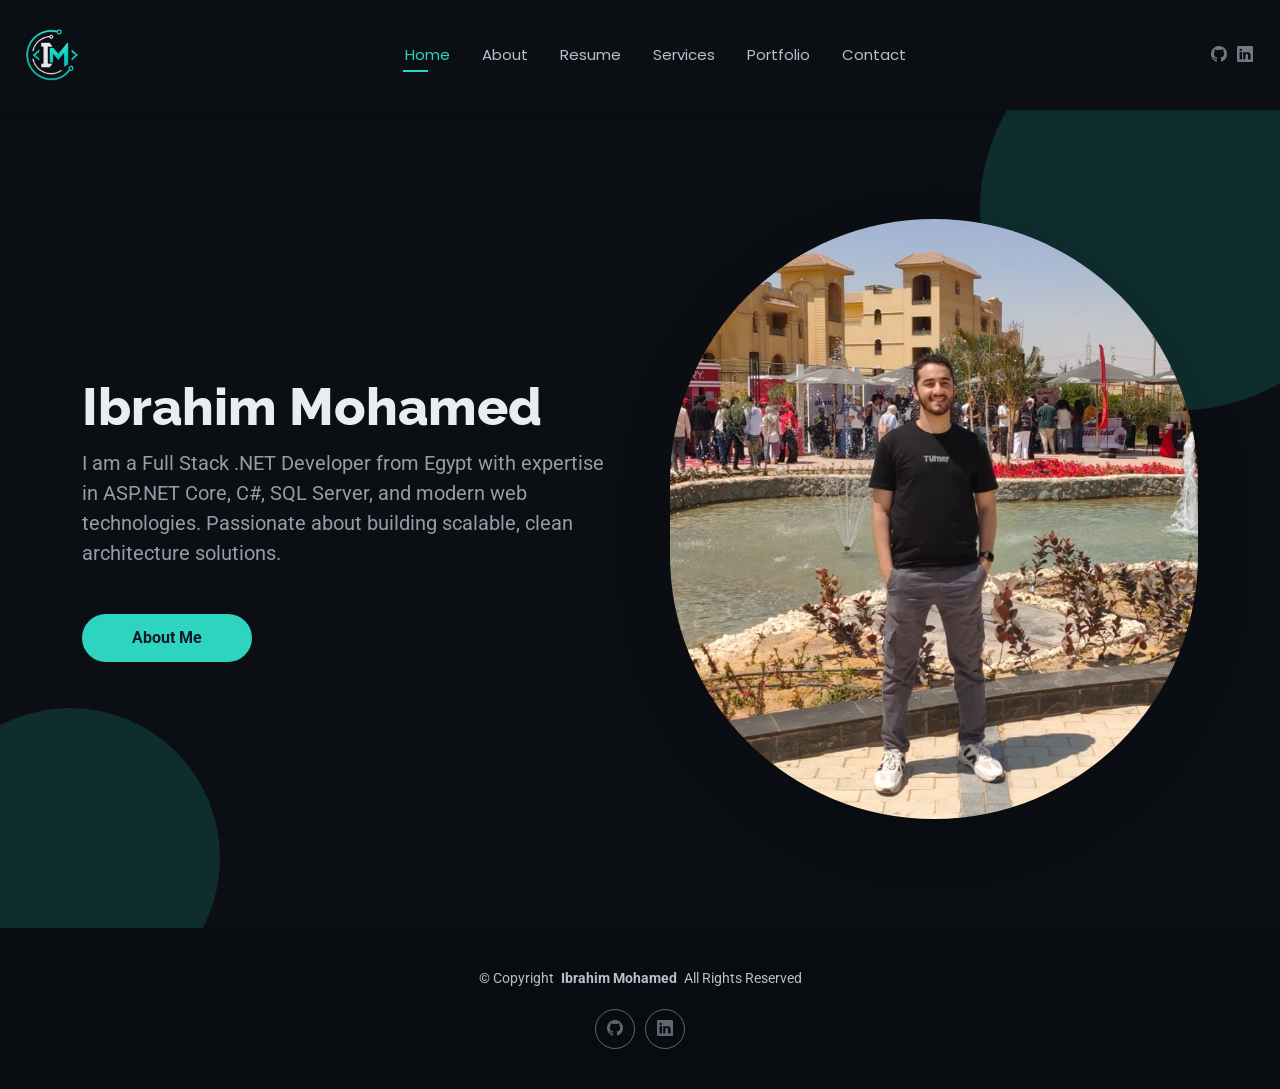
==== commit af0d3c7a: "Update front" ====
--- a/index.html
+++ b/index.html
@@ -4,7 +4,7 @@
 <head>
   <meta charset="utf-8">
   <meta content="width=device-width, initial-scale=1.0" name="viewport">
-  <title>Index - Kelly Bootstrap Template</title>
+  <title>Ibrahim Mohamed - Home</title>
   <meta name="description" content="">
   <meta name="keywords" content="">
 
@@ -124,4 +124,4 @@
 
 </body>
 
-</html>+</html>
--- a/assets/css/main.css
+++ b/assets/css/main.css
@@ -496,6 +496,7 @@
 }
 
 .footer .credits {
+  display: none;
   margin-top: 10px;
   font-size: 13px;
   text-align: center;
@@ -818,6 +819,10 @@
   margin-right: 10px;
 }
 
+.about .content ul span {
+  overflow-wrap: anywhere;   /* modern best option */
+}
+
 .about .content ul i {
   font-size: 16px;
   margin-right: 5px;
@@ -1170,6 +1175,8 @@
   font-size: 14px;
   margin: 0;
   color: #9ca3af;
+
+  overflow-wrap: anywhere;   /* modern best option */
 }
 
 /* =========================
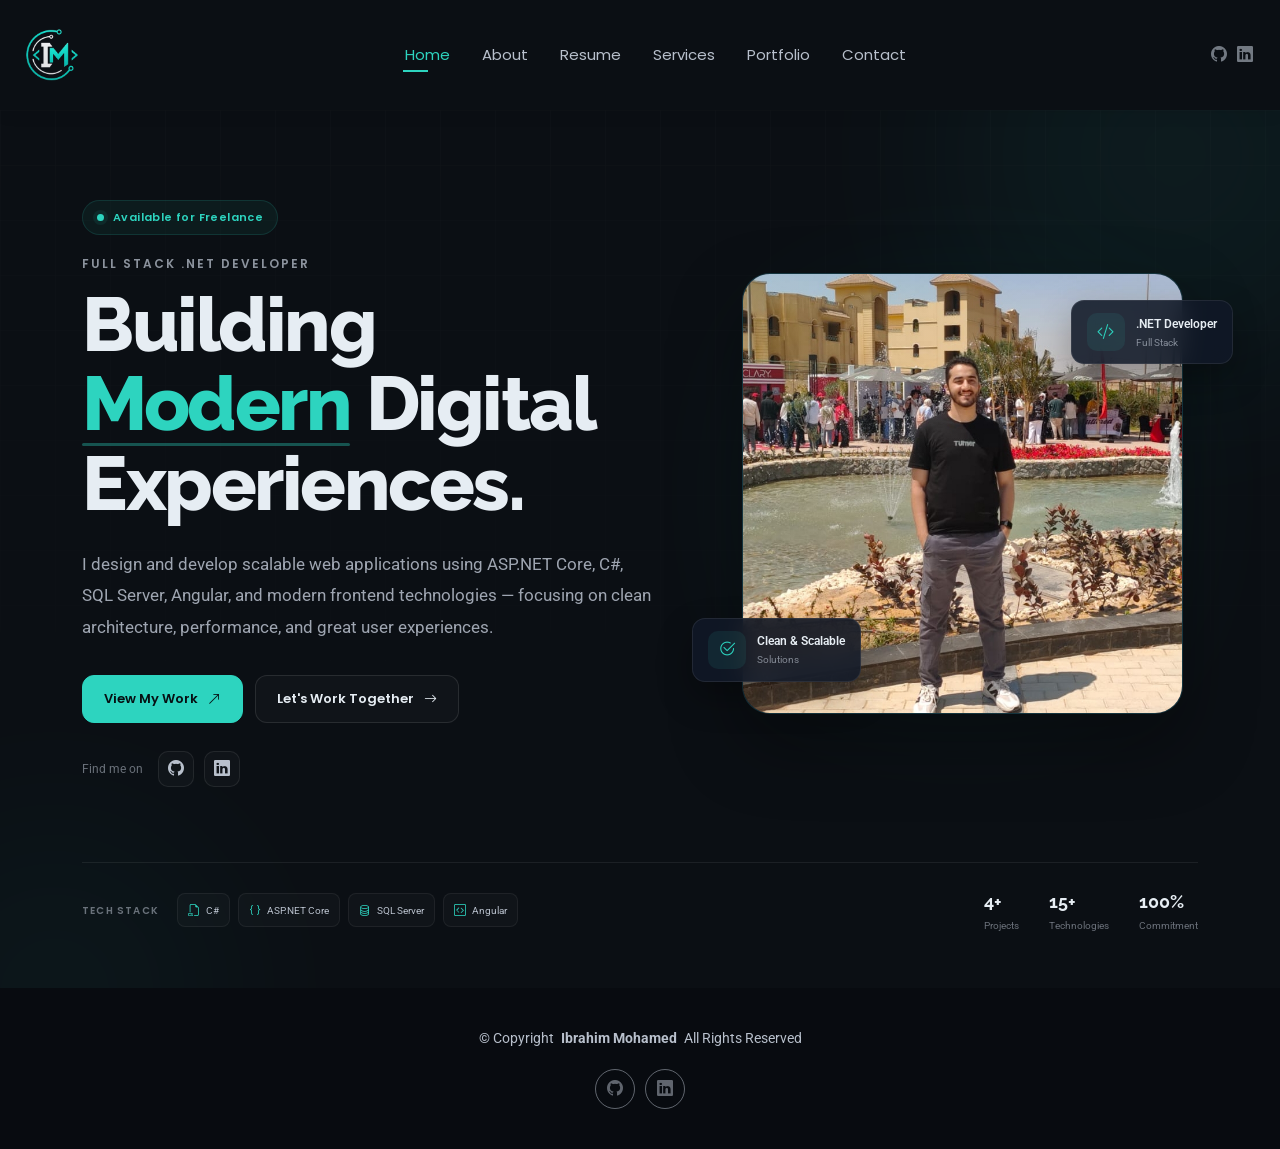
==== commit 952f226f: "update ui" ====
--- a/index.html
+++ b/index.html
@@ -5,8 +5,17 @@
   <meta charset="utf-8">
   <meta content="width=device-width, initial-scale=1.0" name="viewport">
   <title>Ibrahim Mohamed - Home</title>
-  <meta name="description" content="">
-  <meta name="keywords" content="">
+<meta
+  name="description"
+  content="Ibrahim Mohamed - Full Stack .NET Developer specializing in ASP.NET Core, C#, SQL Server, Angular, and modern web applications."
+>
+
+<meta
+  name="keywords"
+  content="Ibrahim Mohamed, Full Stack .NET Developer, ASP.NET Core Developer, C# Developer, Angular Developer, Egypt, Software Engineer"
+>
+
+<meta name="author" content="Ibrahim Mohamed">
 
   <!-- Favicons -->
   <link href="assets/img/Logo.png" rel="icon">
@@ -60,28 +69,197 @@
 
   <main class="main">
 
-    <!-- Hero Section -->
-    <section id="hero" class="hero section">
-
-      <div class="container">
-        <div class="hero-inner">
-
-          <!-- Right Content -->
-          <div class="hero-content" data-aos="fade-right">
-            <h2>Ibrahim Mohamed</h2>
-            <p>I am a Full Stack .NET Developer from Egypt with expertise in ASP.NET Core, C#, SQL Server, and modern web technologies. Passionate about building scalable, clean architecture solutions.</p>
-            <a href="about.html" class="btn-get-started">About Me</a>
+  <!-- Hero Section -->
+<section id="hero" class="hero section">
+
+  <div class="hero-background">
+    <span class="hero-glow hero-glow-one"></span>
+    <span class="hero-glow hero-glow-two"></span>
+    <span class="hero-grid"></span>
+  </div>
+
+  <div class="container">
+
+    <div class="hero-inner">
+
+      <!-- Hero Content -->
+      <div class="hero-content" data-aos="fade-right">
+
+        <!-- Availability -->
+        <div class="hero-status">
+          <span class="status-dot"></span>
+          Available for Freelance
+        </div>
+
+        <span class="hero-eyebrow">
+          FULL STACK .NET DEVELOPER
+        </span>
+
+        <h1>
+          Building
+          <span>Modern</span>
+          Digital Experiences.
+        </h1>
+
+        <p class="hero-description">
+          I design and develop scalable web applications using
+          ASP.NET Core, C#, SQL Server, Angular, and modern
+          frontend technologies — focusing on clean architecture,
+          performance, and great user experiences.
+        </p>
+
+        <!-- Buttons -->
+        <div class="hero-actions">
+
+          <a href="portfolio.html" class="hero-btn hero-btn-primary">
+            View My Work
+            <i class="bi bi-arrow-up-right"></i>
+          </a>
+
+          <a href="contact.html" class="hero-btn hero-btn-secondary">
+            Let's Work Together
+            <i class="bi bi-arrow-right"></i>
+          </a>
+
+        </div>
+
+        <!-- Social -->
+        <div class="hero-social">
+
+          <span>Find me on</span>
+
+          <a
+            href="https://github.com/Ibrahim-Mohamed12"
+            target="_blank"
+            rel="noopener noreferrer"
+            aria-label="GitHub">
+
+            <i class="bi bi-github"></i>
+
+          </a>
+
+          <a
+            href="https://www.linkedin.com/in/ibrahim-mohamed-8077b428a/"
+            target="_blank"
+            rel="noopener noreferrer"
+            aria-label="LinkedIn">
+
+            <i class="bi bi-linkedin"></i>
+
+          </a>
+
+        </div>
+
+      </div>
+
+
+      <!-- Hero Visual -->
+      <div class="hero-visual" data-aos="fade-left">
+
+        <div class="hero-image-wrapper">
+
+          <div class="hero-image-glow"></div>
+
+          <div class="hero-image">
+            <img
+              src="assets/img/hero-bg3.jpeg"
+              alt="Ibrahim Mohamed - Full Stack .NET Developer">
           </div>
 
-          <!-- Left Image -->
-          <div class="hero-image" data-aos="fade-left">
-            <img src="assets/img/hero-bg3.jpeg" alt="Hero Image">
+          <!-- Floating Card -->
+          <div class="hero-floating-card hero-card-top">
+
+            <div class="floating-icon">
+              <i class="bi bi-code-slash"></i>
+            </div>
+
+            <div>
+              <strong>.NET Developer</strong>
+              <span>Full Stack</span>
+            </div>
+
           </div>
 
-        </div>
-      </div>
-
-    </section>
+
+          <!-- Floating Card -->
+          <div class="hero-floating-card hero-card-bottom">
+
+            <div class="floating-icon">
+              <i class="bi bi-check2-circle"></i>
+            </div>
+
+            <div>
+              <strong>Clean & Scalable</strong>
+              <span>Solutions</span>
+            </div>
+
+          </div>
+
+        </div>
+
+      </div>
+
+    </div>
+
+
+    <!-- Hero Bottom -->
+    <div class="hero-bottom" data-aos="fade-up" data-aos-delay="200">
+
+      <div class="hero-tech">
+
+        <span>Tech Stack</span>
+
+        <div class="tech-list">
+
+          <span>
+            <i class="bi bi-filetype-cs"></i>
+            C#
+          </span>
+
+          <span>
+            <i class="bi bi-braces"></i>
+            ASP.NET Core
+          </span>
+
+          <span>
+            <i class="bi bi-database"></i>
+            SQL Server
+          </span>
+
+          <span>
+            <i class="bi bi-code-square"></i>
+            Angular
+          </span>
+
+        </div>
+
+      </div>
+
+
+      <div class="hero-mini-stats">
+
+        <div>
+          <strong>4+</strong>
+          <span>Projects</span>
+        </div>
+
+        <div>
+          <strong>15+</strong>
+          <span>Technologies</span>
+        </div>
+
+        <div>
+          <strong>100%</strong>
+          <span>Commitment</span>
+        </div>
+
+      </div>
+
+    </div>
+
+  </div>
+
+</section>
 
   </main>
 
--- a/assets/css/main.css
+++ b/assets/css/main.css
@@ -52,6 +52,22 @@
   scroll-behavior: smooth;
 }
 
+/* =========================
+   FORM PLACEHOLDER
+========================= */
+
+.contact .php-email-form input::placeholder,
+.contact .php-email-form textarea::placeholder {
+  color: #8b95a5;
+  opacity: 1;
+}
+
+/* Optional: slightly brighter when focused */
+.contact .php-email-form input:focus::placeholder,
+.contact .php-email-form textarea:focus::placeholder {
+  color: #6f7b8c;
+}
+
 /*--------------------------------------------------------------
 # General Styling & Shared Classes
 --------------------------------------------------------------*/
@@ -82,56 +98,103 @@
   font-family: var(--heading-font);
 }
 
-/* PHP Email Form Messages
-------------------------------*/
-.php-email-form .error-message {
-  display: none;
-  background: #df1529;
-  color: #ffffff;
-  text-align: left;
-  padding: 15px;
-  margin-bottom: 24px;
-  font-weight: 600;
-}
-
-.php-email-form .sent-message {
-  display: none;
-  color: #ffffff;
-  background: #059652;
-  text-align: center;
-  padding: 15px;
-  margin-bottom: 24px;
-  font-weight: 600;
-}
-
+/* ==============================
+   Contact Form Messages
+================================= */
+
+.php-email-form .error-message,
+.php-email-form .sent-message,
 .php-email-form .loading {
   display: none;
-  background: var(--surface-color);
+  padding: 16px 20px;
+  margin-bottom: 24px;
+  border-radius: 14px;
+  font-size: 14px;
+  font-weight: 500;
+  border: 1px solid transparent;
+  animation: fadeIn 0.3s ease;
+}
+
+/* Error */
+.php-email-form .error-message {
+  background: rgba(239, 68, 68, 0.12);
+  color: #f87171;
+  border-color: rgba(239, 68, 68, 0.25);
+  backdrop-filter: blur(10px);
+}
+
+/* Success */
+.php-email-form .sent-message {
+  background: rgba(16, 185, 129, 0.12);
+  color: #34d399;
+  border-color: rgba(16, 185, 129, 0.25);
   text-align: center;
-  padding: 15px;
-  margin-bottom: 24px;
-}
-
-.php-email-form .loading:before {
+  backdrop-filter: blur(10px);
+}
+
+/* Loading */
+.php-email-form .loading {
+  background: rgba(255, 255, 255, 0.04);
+  color: var(--default-color);
+  text-align: center;
+  border-color: rgba(255,255,255,0.06);
+  backdrop-filter: blur(10px);
+}
+
+/* Loading Spinner */
+.php-email-form .loading::before {
   content: "";
   display: inline-block;
+  width: 22px;
+  height: 22px;
+  margin-right: 12px;
+  vertical-align: middle;
+
+  border: 3px solid rgba(45, 212, 191, 0.2);
+  border-top-color: var(--accent-color);
+
   border-radius: 50%;
-  width: 24px;
-  height: 24px;
-  margin: 0 10px -6px 0;
-  border: 3px solid var(--accent-color);
-  border-top-color: var(--surface-color);
-  animation: php-email-form-loading 1s linear infinite;
-}
-
-@keyframes php-email-form-loading {
-  0% {
-    transform: rotate(0deg);
-  }
-
+
+  animation: spin 0.8s linear infinite;
+}
+
+#submit-btn {
+  background: var(--accent-color);
+  color: var(--surface-color);
+  border: none;
+  padding: 14px 32px;
+  border-radius: 12px;
+  font-weight: 600;
+  transition: 0.3s;
+}
+
+#submit-btn:hover {
+  transform: translateY(-3px);
+  opacity: 0.9;
+}
+
+/* ==============================
+   Animations
+================================= */
+
+@keyframes spin {
   100% {
     transform: rotate(360deg);
   }
+}
+
+@keyframes fadeIn {
+
+  from {
+    opacity: 0;
+    transform: translateY(-6px);
+  }
+
+  to {
+    opacity: 1;
+    transform: translateY(0);
+  }
+
 }
 
 /*--------------------------------------------------------------
@@ -684,342 +747,1789 @@
 /*--------------------------------------------------------------
 # Hero Section
 --------------------------------------------------------------*/
+
 .hero {
-  width: 100%;
+  position: relative;
   min-height: calc(100vh - 82px);
-  position: relative;
+
   display: flex;
   align-items: center;
+
+  padding: 90px 0 55px;
+
   overflow: hidden;
-  padding: 80px 0;
-}
-
-/* خلفية أشكال */
-.hero::before,
-.hero::after {
-  content: "";
+
+  background: var(--background-color);
+}
+
+
+/* =========================
+   BACKGROUND
+========================= */
+
+.hero-background {
   position: absolute;
+  inset: 0;
+
+  overflow: hidden;
+
+  pointer-events: none;
+}
+
+.hero-glow {
+  position: absolute;
+
   border-radius: 50%;
-  background: color-mix(in srgb, var(--accent-color), transparent 85%);
-  z-index: 0;
-}
-
-.hero::before {
-  width: 400px;
-  height: 400px;
-  top: -100px;
-  right: -100px;
-}
-
-.hero::after {
-  width: 300px;
-  height: 300px;
-  bottom: -80px;
-  left: -80px;
-}
-
-/* container layout */
+
+  filter: blur(90px);
+
+  background: var(--accent-color);
+
+  opacity: 0.06;
+}
+
+.hero-glow-one {
+  width: 450px;
+  height: 450px;
+
+  top: -180px;
+  right: -120px;
+}
+
+.hero-glow-two {
+  width: 350px;
+  height: 350px;
+
+  bottom: -180px;
+  left: -120px;
+
+  opacity: 0.04;
+}
+
+
+/* Subtle grid */
+
+.hero-grid {
+  position: absolute;
+  inset: 0;
+
+  opacity: 0.025;
+
+  background-image:
+    linear-gradient(
+      rgba(255, 255, 255, 0.5) 1px,
+      transparent 1px
+    ),
+    linear-gradient(
+      90deg,
+      rgba(255, 255, 255, 0.5) 1px,
+      transparent 1px
+    );
+
+  background-size: 55px 55px;
+
+  mask-image: linear-gradient(
+    to bottom,
+    black,
+    transparent 85%
+  );
+}
+
+
+/* =========================
+   CONTAINER
+========================= */
+
 .hero .container {
   position: relative;
   z-index: 2;
 }
 
+
+/* =========================
+   MAIN LAYOUT
+========================= */
+
 .hero-inner {
+  display: grid;
+
+  grid-template-columns:
+    minmax(0, 1.1fr)
+    minmax(400px, 0.9fr);
+
+  align-items: center;
+
+  gap: 70px;
+}
+
+
+/* =========================
+   HERO CONTENT
+========================= */
+
+.hero-content {
+  max-width: 720px;
+}
+
+
+/* Status */
+
+.hero-status {
+  display: inline-flex;
+  align-items: center;
+  gap: 9px;
+
+  padding: 8px 14px;
+
+  margin-bottom: 20px;
+
+  border-radius: 50px;
+
+  background: rgba(45, 212, 191, 0.06);
+
+  border: 1px solid rgba(45, 212, 191, 0.14);
+
+  color: var(--accent-color);
+
+  font-family: var(--nav-font);
+
+  font-size: 11px;
+  font-weight: 600;
+
+  letter-spacing: 0.4px;
+}
+
+
+/* Status dot */
+
+.status-dot {
+  width: 7px;
+  height: 7px;
+
+  border-radius: 50%;
+
+  background: var(--accent-color);
+
+  box-shadow:
+    0 0 0 4px rgba(45, 212, 191, 0.08);
+
+  animation: statusPulse 2s infinite;
+}
+
+@keyframes statusPulse {
+
+  0%,
+  100% {
+    box-shadow:
+      0 0 0 4px rgba(45, 212, 191, 0.08);
+  }
+
+  50% {
+    box-shadow:
+      0 0 0 7px rgba(45, 212, 191, 0.02);
+  }
+
+}
+
+
+/* Eyebrow */
+
+.hero-eyebrow {
+  display: block;
+
+  margin-bottom: 12px;
+
+  color: color-mix(
+    in srgb,
+    var(--default-color),
+    transparent 25%
+  );
+
+  font-family: var(--nav-font);
+
+  font-size: 12px;
+  font-weight: 600;
+
+  letter-spacing: 2px;
+}
+
+
+/* =========================
+   HEADING
+========================= */
+
+.hero h1 {
+  max-width: 700px;
+
+  margin: 0;
+
+  color: var(--heading-color);
+
+  font-family: var(--heading-font);
+
+  font-size: clamp(
+    46px,
+    6vw,
+    76px
+  );
+
+  font-weight: 800;
+
+  line-height: 1.05;
+
+  letter-spacing: -2.5px;
+}
+
+.hero h1 span {
+  color: var(--accent-color);
+
+  position: relative;
+}
+
+
+/* Accent underline */
+
+.hero h1 span::after {
+  content: "";
+
+  position: absolute;
+
+  left: 0;
+  right: 0;
+
+  bottom: 2px;
+
+  height: 3px;
+
+  border-radius: 5px;
+
+  background: var(--accent-color);
+
+  opacity: 0.35;
+}
+
+
+/* =========================
+   DESCRIPTION
+========================= */
+
+.hero-description {
+  max-width: 650px;
+
+  margin: 25px 0 0;
+
+  color: color-mix(
+    in srgb,
+    var(--default-color),
+    transparent 15%
+  );
+
+  font-size: 17px;
+
+  line-height: 1.85;
+}
+
+
+/* =========================
+   ACTIONS
+========================= */
+
+.hero-actions {
   display: flex;
   align-items: center;
-  justify-content: space-between;
-  gap: 60px;
-}
-
-/* left image */
+
+  flex-wrap: wrap;
+
+  gap: 12px;
+
+  margin-top: 32px;
+}
+
+
+/* Base */
+
+.hero-btn {
+  display: inline-flex;
+
+  align-items: center;
+  justify-content: center;
+
+  gap: 10px;
+
+  padding: 13px 21px;
+
+  border-radius: 12px;
+
+  font-family: var(--nav-font);
+
+  font-size: 13px;
+
+  font-weight: 600;
+
+  transition:
+    transform 0.3s ease,
+    background 0.3s ease,
+    border-color 0.3s ease,
+    box-shadow 0.3s ease;
+}
+
+
+/* Primary */
+
+.hero-btn-primary {
+  background: var(--accent-color);
+
+  color: #071013;
+
+  border: 1px solid var(--accent-color);
+}
+
+.hero-btn-primary:hover {
+  color: #071013;
+
+  transform: translateY(-3px);
+
+  box-shadow:
+    0 12px 30px rgba(45, 212, 191, 0.18);
+}
+
+
+/* Secondary */
+
+.hero-btn-secondary {
+  color: var(--heading-color);
+
+  background: rgba(255, 255, 255, 0.025);
+
+  border: 1px solid rgba(255, 255, 255, 0.1);
+}
+
+.hero-btn-secondary:hover {
+  color: var(--accent-color);
+
+  border-color: rgba(45, 212, 191, 0.3);
+
+  transform: translateY(-3px);
+}
+
+
+/* =========================
+   SOCIAL
+========================= */
+
+.hero-social {
+  display: flex;
+
+  align-items: center;
+
+  gap: 10px;
+
+  margin-top: 28px;
+}
+
+.hero-social span {
+  margin-right: 5px;
+
+  color: color-mix(
+    in srgb,
+    var(--default-color),
+    transparent 45%
+  );
+
+  font-size: 12px;
+}
+
+.hero-social a {
+  width: 36px;
+  height: 36px;
+
+  display: flex;
+
+  align-items: center;
+  justify-content: center;
+
+  border-radius: 10px;
+
+  color: var(--default-color);
+
+  background: rgba(255, 255, 255, 0.025);
+
+  border: 1px solid rgba(255, 255, 255, 0.08);
+
+  transition: 0.3s ease;
+}
+
+.hero-social a:hover {
+  color: var(--accent-color);
+
+  border-color: rgba(45, 212, 191, 0.3);
+
+  transform: translateY(-3px);
+}
+
+
+/* =========================
+   HERO VISUAL
+========================= */
+
+.hero-visual {
+  display: flex;
+
+  align-items: center;
+  justify-content: center;
+}
+
+.hero-image-wrapper {
+  position: relative;
+
+  width: min(100%, 480px);
+
+  aspect-ratio: 1 / 1;
+}
+
+
+/* Image glow */
+
+.hero-image-glow {
+  position: absolute;
+
+  inset: 10%;
+
+  border-radius: 35%;
+
+  background: var(--accent-color);
+
+  filter: blur(70px);
+
+  opacity: 0.08;
+}
+
+
+/* Image */
+
 .hero-image {
-  flex: 1;
-  display: flex;
-  justify-content: center;
+  position: absolute;
+
+  inset: 15px;
+
+  overflow: hidden;
+
+  border-radius: 28px;
+
+  border: 1px solid rgba(45, 212, 191, 0.15);
+
+  background: var(--surface-color);
+
+  box-shadow:
+    0 30px 70px rgba(0, 0, 0, 0.35);
+}
+
+.hero-image::after {
+  content: "";
+
+  position: absolute;
+
+  inset: 0;
+
+  background:
+    linear-gradient(
+      135deg,
+      rgba(45, 212, 191, 0.08),
+      transparent 45%
+    );
+
+  pointer-events: none;
 }
 
 .hero-image img {
   width: 100%;
-  max-width: 1000px;
-  height: 600px;
-  border-radius: 1000px;
+  height: 100%;
+
   object-fit: cover;
-  box-shadow: 0 20px 60px rgba(0,0,0,0.15);
-}
-
-/* right content */
-.hero-content {
-  flex: 1;
-}
-
-.hero h2 {
-  font-size: 52px;
+
+  display: block;
+
+  transition: transform 0.6s ease;
+}
+
+.hero-image-wrapper:hover .hero-image img {
+  transform: scale(1.04);
+}
+
+
+/* =========================
+   FLOATING CARDS
+========================= */
+
+.hero-floating-card {
+  position: absolute;
+
+  display: flex;
+
+  align-items: center;
+
+  gap: 11px;
+
+  padding: 12px 15px;
+
+  border-radius: 13px;
+
+  background:
+    rgba(17, 24, 39, 0.88);
+
+  border: 1px solid rgba(255, 255, 255, 0.08);
+
+  box-shadow:
+    0 15px 35px rgba(0, 0, 0, 0.3);
+
+  backdrop-filter: blur(12px);
+
+  z-index: 3;
+
+  animation: floatingCard 4s ease-in-out infinite;
+}
+
+.hero-card-top {
+  top: 9%;
+
+  right: -35px;
+}
+
+.hero-card-bottom {
+  bottom: 10%;
+
+  left: -35px;
+
+  animation-delay: -2s;
+}
+
+.floating-icon {
+  width: 38px;
+  height: 38px;
+
+  display: flex;
+
+  align-items: center;
+  justify-content: center;
+
+  border-radius: 10px;
+
+  background: rgba(45, 212, 191, 0.09);
+
+  color: var(--accent-color);
+
+  font-size: 17px;
+}
+
+.hero-floating-card div:last-child {
+  display: flex;
+
+  flex-direction: column;
+
+  gap: 2px;
+}
+
+.hero-floating-card strong {
+  color: var(--heading-color);
+
+  font-size: 12px;
+
+  font-weight: 600;
+
+  white-space: nowrap;
+}
+
+.hero-floating-card span {
+  color: color-mix(
+    in srgb,
+    var(--default-color),
+    transparent 35%
+  );
+
+  font-size: 10px;
+}
+
+@keyframes floatingCard {
+
+  0%,
+  100% {
+    transform: translateY(0);
+  }
+
+  50% {
+    transform: translateY(-7px);
+  }
+
+}
+
+
+/* =========================
+   HERO BOTTOM
+========================= */
+
+.hero-bottom {
+  display: flex;
+
+  align-items: center;
+  justify-content: space-between;
+
+  gap: 30px;
+
+  margin-top: 75px;
+
+  padding-top: 25px;
+
+  border-top: 1px solid rgba(255, 255, 255, 0.07);
+}
+
+
+/* Tech */
+
+.hero-tech {
+  display: flex;
+
+  align-items: center;
+
+  gap: 18px;
+}
+
+.hero-tech > span {
+  color: color-mix(
+    in srgb,
+    var(--default-color),
+    transparent 45%
+  );
+
+  font-family: var(--nav-font);
+
+  font-size: 10px;
+
+  font-weight: 600;
+
+  letter-spacing: 1.2px;
+
+  text-transform: uppercase;
+}
+
+.tech-list {
+  display: flex;
+
+  align-items: center;
+
+  flex-wrap: wrap;
+
+  gap: 8px;
+}
+
+.tech-list span {
+  display: inline-flex;
+
+  align-items: center;
+
+  gap: 6px;
+
+  padding: 7px 10px;
+
+  border-radius: 8px;
+
+  background: rgba(255, 255, 255, 0.025);
+
+  border: 1px solid rgba(255, 255, 255, 0.06);
+
+  color: var(--default-color);
+
+  font-size: 10px;
+
+  transition: 0.3s ease;
+}
+
+.tech-list span i {
+  color: var(--accent-color);
+
+  font-size: 12px;
+}
+
+.tech-list span:hover {
+  color: var(--accent-color);
+
+  border-color: rgba(45, 212, 191, 0.2);
+}
+
+
+/* =========================
+   MINI STATS
+========================= */
+
+.hero-mini-stats {
+  display: flex;
+
+  align-items: center;
+
+  gap: 30px;
+}
+
+.hero-mini-stats div {
+  display: flex;
+
+  flex-direction: column;
+
+  gap: 3px;
+}
+
+.hero-mini-stats strong {
+  color: var(--heading-color);
+
+  font-family: var(--heading-font);
+
+  font-size: 18px;
+
+  font-weight: 700;
+}
+
+.hero-mini-stats span {
+  color: color-mix(
+    in srgb,
+    var(--default-color),
+    transparent 45%
+  );
+
+  font-size: 10px;
+}
+
+
+/* =========================
+   TABLET
+========================= */
+
+@media (max-width: 1100px) {
+
+  .hero-inner {
+    grid-template-columns:
+      minmax(0, 1fr)
+      minmax(320px, 0.8fr);
+
+    gap: 40px;
+  }
+
+  .hero h1 {
+    font-size: 55px;
+  }
+
+  .hero-card-top {
+    right: -10px;
+  }
+
+  .hero-card-bottom {
+    left: -10px;
+  }
+
+}
+
+
+/* =========================
+   MOBILE
+========================= */
+
+@media (max-width: 991px) {
+
+  .hero {
+    min-height: auto;
+
+    padding: 70px 0 50px;
+  }
+
+  .hero-inner {
+    grid-template-columns: 1fr;
+
+    gap: 55px;
+
+    text-align: center;
+  }
+
+  .hero-content {
+    max-width: 750px;
+
+    margin: auto;
+  }
+
+  .hero h1 {
+    font-size: clamp(42px, 9vw, 58px);
+
+    letter-spacing: -1.8px;
+  }
+
+  .hero-description {
+    margin-left: auto;
+    margin-right: auto;
+
+    font-size: 16px;
+  }
+
+  .hero-actions,
+  .hero-social {
+    justify-content: center;
+  }
+
+  .hero-visual {
+    order: -1;
+  }
+
+  .hero-image-wrapper {
+    width: min(85vw, 430px);
+  }
+
+  .hero-bottom {
+    flex-direction: column;
+
+    align-items: center;
+
+    margin-top: 60px;
+
+    text-align: center;
+  }
+
+  .hero-tech {
+    flex-direction: column;
+
+    gap: 12px;
+  }
+
+}
+
+
+/* =========================
+   SMALL MOBILE
+========================= */
+
+@media (max-width: 575px) {
+
+  .hero {
+    padding: 50px 0 40px;
+  }
+
+  .hero-status {
+    font-size: 10px;
+  }
+
+  .hero h1 {
+    font-size: 40px;
+
+    line-height: 1.08;
+  }
+
+  .hero-description {
+    font-size: 14px;
+
+    line-height: 1.75;
+  }
+
+  .hero-actions {
+    flex-direction: column;
+
+    width: 100%;
+  }
+
+  .hero-btn {
+    width: 100%;
+  }
+
+  .hero-image-wrapper {
+    width: 90vw;
+  }
+
+  .hero-floating-card {
+    padding: 9px 11px;
+  }
+
+  .hero-card-top {
+    right: -5px;
+  }
+
+  .hero-card-bottom {
+    left: -5px;
+  }
+
+  .floating-icon {
+    width: 32px;
+    height: 32px;
+
+    font-size: 14px;
+  }
+
+  .hero-floating-card strong {
+    font-size: 10px;
+  }
+
+  .hero-floating-card span {
+    font-size: 9px;
+  }
+
+  .tech-list {
+    justify-content: center;
+  }
+
+  .hero-mini-stats {
+    width: 100%;
+
+    justify-content: center;
+
+    gap: 22px;
+  }
+
+}
+
+/* =========================================================
+   ABOUT PAGE — MODERN DARK PORTFOLIO STYLE
+========================================================= */
+
+.about {
+  position: relative;
+  padding: 80px 0;
+  background:
+    radial-gradient(
+      circle at 10% 20%,
+      rgba(45, 212, 191, 0.05),
+      transparent 35%
+    ),
+    var(--background-color);
+}
+
+/* ---------------------------------------------------------
+   ABOUT SECTION TITLE
+--------------------------------------------------------- */
+
+.about .section-title {
+  max-width: 850px;
+  margin: 0 auto 65px;
+  padding-bottom: 0;
+}
+
+.about .section-title h2 {
+  font-size: clamp(34px, 4vw, 46px);
   font-weight: 800;
+  letter-spacing: -0.5px;
+  margin-bottom: 15px;
+  padding-bottom: 0;
+}
+
+.about .section-title h2::after {
+  display: none;
+}
+
+.about .section-title p {
+  color: color-mix(
+    in srgb,
+    var(--default-color),
+    transparent 25%
+  );
+  font-size: 15px;
+  line-height: 1.8;
+}
+
+/* ---------------------------------------------------------
+   ABOUT MAIN CARD
+--------------------------------------------------------- */
+
+.about .container > .row {
+  align-items: stretch;
+}
+
+/* ---------------------------------------------------------
+   PROFILE IMAGE
+--------------------------------------------------------- */
+
+.about .col-lg-4 {
+  display: flex;
+  align-items: stretch;
+}
+
+.about .col-lg-4 > img {
+  width: 100%;
+  min-height: 520px;
+  height: 100%;
+  object-fit: cover;
+  border-radius: 24px;
+
+  border: 1px solid rgba(45, 212, 191, 0.14);
+
+  box-shadow:
+    0 25px 70px rgba(0, 0, 0, 0.35),
+    0 0 0 1px rgba(255, 255, 255, 0.025);
+
+  transition:
+    transform 0.45s ease,
+    border-color 0.45s ease,
+    box-shadow 0.45s ease;
+}
+
+.about .col-lg-4 > img:hover {
+  transform: translateY(-6px);
+
+  border-color: rgba(45, 212, 191, 0.35);
+
+  box-shadow:
+    0 30px 80px rgba(0, 0, 0, 0.45),
+    0 0 35px rgba(45, 212, 191, 0.07);
+}
+
+/* ---------------------------------------------------------
+   ABOUT CONTENT
+--------------------------------------------------------- */
+
+.about .content {
+  padding: 42px 45px;
+
+  background:
+    linear-gradient(
+      145deg,
+      rgba(255, 255, 255, 0.025),
+      rgba(255, 255, 255, 0.008)
+    );
+
+  border: 1px solid rgba(255, 255, 255, 0.07);
+  border-radius: 24px;
+
+  box-shadow:
+    0 20px 60px rgba(0, 0, 0, 0.18);
+
+  transition:
+    transform 0.4s ease,
+    border-color 0.4s ease;
+}
+
+.about .content:hover {
+  transform: translateY(-5px);
+  border-color: rgba(45, 212, 191, 0.2);
+}
+
+/* Main heading */
+
+.about .content h2 {
+  position: relative;
+
+  font-size: clamp(24px, 3vw, 32px);
+  line-height: 1.3;
+
+  font-weight: 800;
+
+  margin-bottom: 22px;
+
+  color: var(--heading-color);
+}
+
+.about .content h2::after {
+  content: "";
+
+  display: block;
+
+  width: 45px;
+  height: 3px;
+
+  margin-top: 15px;
+
+  background: var(--accent-color);
+
+  border-radius: 10px;
+}
+
+/* Description */
+
+.about .content > p {
+  color: color-mix(
+    in srgb,
+    var(--default-color),
+    transparent 18%
+  );
+
+  font-size: 15px;
+  line-height: 1.9;
+
+  margin-bottom: 28px;
+}
+
+/* ---------------------------------------------------------
+   PERSONAL INFORMATION
+--------------------------------------------------------- */
+
+.about .content ul {
+  display: grid;
+
+  grid-template-columns: repeat(2, minmax(0, 1fr));
+
+  gap: 12px;
+
+  list-style: none;
+
+  padding: 0;
   margin: 0;
 }
 
-.hero p {
-  font-size: 20px;
-  margin-top: 10px;
-  opacity: 0.8;
-}
-
-/* button */
-.hero .btn-get-started {
-  display: inline-block;
-  margin-top: 30px;
-  padding: 12px 50px;
-  border-radius: 50px;
-  background: var(--accent-color);
-  color: var(--surface-color);
-  font-weight: 700;
-  transition: 0.3s;
-}
-
-.hero .btn-get-started:hover {
+.about .content ul li {
+  display: flex;
+  align-items: flex-start;
+
+  min-height: 62px;
+
+  padding: 14px 15px;
+
+  margin: 0;
+
+  background: rgba(255, 255, 255, 0.025);
+
+  border: 1px solid rgba(255, 255, 255, 0.055);
+
+  border-radius: 12px;
+
+  transition:
+    background 0.3s ease,
+    border-color 0.3s ease,
+    transform 0.3s ease;
+}
+
+.about .content ul li:hover {
   transform: translateY(-3px);
-  background: color-mix(in srgb, var(--accent-color) 85%, white 15%);
-}
-
-/* responsive */
-@media (max-width: 992px) {
-  .hero-inner {
-    flex-direction: column-reverse;
-    text-align: center;
-  }
-
-  .hero h2 {
-    font-size: 36px;
-  }
-
-  .hero-image img {
-    max-width: 500px;
-  }
-}
-/*--------------------------------------------------------------
-# About Section
---------------------------------------------------------------*/
-.about .content h2 {
-  font-weight: 700;
-  font-size: 24px;
-}
-
-.about .content ul {
-  list-style: none;
-  padding: 0;
-}
-
-.about .content ul li {
-  margin-bottom: 20px;
+
+  background: rgba(45, 212, 191, 0.045);
+
+  border-color: rgba(45, 212, 191, 0.18);
+}
+
+.about .content ul li > i {
+  flex-shrink: 0;
+
+  width: 30px;
+  height: 30px;
+
   display: flex;
   align-items: center;
+  justify-content: center;
+
+  margin-right: 10px;
+
+  border-radius: 8px;
+
+  background: rgba(45, 212, 191, 0.08);
+
+  color: var(--accent-color);
+
+  font-size: 13px;
 }
 
 .about .content ul strong {
-  margin-right: 10px;
+  display: block;
+
+  margin: 0 0 3px;
+
+  color: var(--heading-color);
+
+  font-size: 12px;
+
+  font-family: var(--nav-font);
+
+  text-transform: uppercase;
+
+  letter-spacing: 0.7px;
 }
 
 .about .content ul span {
-  overflow-wrap: anywhere;   /* modern best option */
-}
-
-.about .content ul i {
-  font-size: 16px;
-  margin-right: 5px;
-  color: var(--accent-color);
-  line-height: 0;
-}
-
-/*--------------------------------------------------------------
-# Skills Section
---------------------------------------------------------------*/
+  display: block;
+
+  color: color-mix(
+    in srgb,
+    var(--default-color),
+    transparent 18%
+  );
+
+  font-size: 13px;
+
+  line-height: 1.5;
+
+  overflow-wrap: anywhere;
+}
+
+
+/* =========================================================
+   SKILLS
+========================================================= */
+
+.skills {
+  position: relative;
+
+  padding: 90px 0;
+
+  background:
+    linear-gradient(
+      180deg,
+      var(--background-color),
+      #090d12
+    );
+}
+
+/* Section title */
+
+.skills .section-title {
+  max-width: 750px;
+
+  margin: 0 auto 60px;
+}
+
+.skills .section-title h2 {
+  font-size: clamp(34px, 4vw, 44px);
+
+  font-weight: 800;
+
+  padding-bottom: 0;
+}
+
+.skills .section-title h2::after {
+  display: none;
+}
+
+.skills .section-title p {
+  color: color-mix(
+    in srgb,
+    var(--default-color),
+    transparent 30%
+  );
+
+  line-height: 1.8;
+}
+
+/* Grid */
+
 .skills-grid {
   display: grid;
-  grid-template-columns: repeat(2, 1fr);
-  gap: 25px;
-}
+
+  grid-template-columns:
+    repeat(2, minmax(0, 1fr));
+
+  gap: 22px;
+}
+
+/* Skill card */
 
 .skill-card {
-  background: var(--surface-color);
-  padding: 25px;
-  border-radius: 16px;
-  border: 1px solid rgba(255,255,255,0.05);
-  transition: 0.3s ease;
+  position: relative;
+
+  padding: 28px;
+
+  background:
+    linear-gradient(
+      145deg,
+      rgba(255,255,255,0.035),
+      rgba(255,255,255,0.012)
+    );
+
+  border: 1px solid rgba(255,255,255,0.07);
+
+  border-radius: 20px;
+
+  overflow: hidden;
+
+  transition:
+    transform 0.35s ease,
+    border-color 0.35s ease,
+    box-shadow 0.35s ease;
+}
+
+/* Accent line */
+
+.skill-card::before {
+  content: "";
+
+  position: absolute;
+
+  top: 0;
+  left: 0;
+
+  width: 100%;
+  height: 2px;
+
+  background: linear-gradient(
+    90deg,
+    transparent,
+    var(--accent-color),
+    transparent
+  );
+
+  opacity: 0;
+
+  transition: opacity 0.35s ease;
 }
 
 .skill-card:hover {
-  transform: translateY(-6px);
-  border-color: var(--accent-color);
-  box-shadow: 0 10px 30px rgba(0,0,0,0.4);
-}
+  transform: translateY(-7px);
+
+  border-color: rgba(45,212,191,0.25);
+
+  box-shadow:
+    0 20px 50px rgba(0,0,0,0.28),
+    0 0 30px rgba(45,212,191,0.04);
+}
+
+.skill-card:hover::before {
+  opacity: 1;
+}
+
+/* Heading */
 
 .skill-card h3 {
+  position: relative;
+
+  margin-bottom: 20px;
+
+  padding-left: 15px;
+
   color: var(--heading-color);
-  margin-bottom: 15px;
+
   font-size: 18px;
-}
-
-/* tags */
+
+  font-weight: 700;
+}
+
+.skill-card h3::before {
+  content: "";
+
+  position: absolute;
+
+  left: 0;
+  top: 3px;
+
+  width: 4px;
+  height: 18px;
+
+  border-radius: 10px;
+
+  background: var(--accent-color);
+}
+
+/* Tags */
+
 .skill-tags {
   display: flex;
+
   flex-wrap: wrap;
-  gap: 10px;
+
+  gap: 9px;
 }
 
 .skill-tags span {
-  background: rgba(45, 212, 191, 0.08);
-  color: var(--accent-color);
-  padding: 6px 12px;
-  border-radius: 999px;
-  font-size: 13px;
-  border: 1px solid rgba(45, 212, 191, 0.2);
-  transition: 0.3s;
+  display: inline-flex;
+
+  align-items: center;
+
+  padding: 7px 11px;
+
+  background: rgba(45,212,191,0.055);
+
+  border: 1px solid rgba(45,212,191,0.13);
+
+  border-radius: 8px;
+
+  color: color-mix(
+    in srgb,
+    var(--accent-color),
+    white 5%
+  );
+
+  font-size: 12px;
+
+  font-weight: 600;
+
+  transition:
+    background 0.25s ease,
+    color 0.25s ease,
+    transform 0.25s ease;
 }
 
 .skill-tags span:hover {
   background: var(--accent-color);
-  color: #0b0f14;
-}
-
-/* responsive */
-@media (max-width: 768px) {
-  .skills-grid {
-    grid-template-columns: 1fr;
-  }
-}
-
-/*--------------------------------------------------------------
-# Stats Section
---------------------------------------------------------------*/
-.stats .stats-item {
-  padding: 30px;
-  width: 100%;
-}
-
-.stats .stats-item span {
-  color: var(--heading-color);
-  font-size: 48px;
-  display: block;
-  font-weight: 700;
-  margin-bottom: 20px;
-  padding-bottom: 20px;
-  position: relative;
-}
-
-.stats .stats-item span:after {
-  content: "";
-  position: absolute;
-  display: block;
-  width: 25px;
-  height: 3px;
-  background: var(--accent-color);
-  left: 0;
-  right: 0;
-  bottom: 0;
-  margin: auto;
-}
-
-.stats .stats-item p {
-  color: color-mix(in srgb, var(--default-color), transparent 40%);
-  padding: 0;
-  margin: 0;
-  font-family: var(--heading-font);
-  font-weight: 500;
-}
+
+  color: #071013;
+
+  transform: translateY(-2px);
+}
+
 
 /*--------------------------------------------------------------
 # Testimonials Section
 --------------------------------------------------------------*/
-.testimonials .section-header {
-  margin-bottom: 40px;
-}
-
-.testimonials .testimonials-carousel,
-.testimonials .testimonials-slider {
-  overflow: hidden;
-}
+
+.testimonials {
+  position: relative;
+  background: var(--background-color);
+}
+
+.testimonials .section-title {
+  max-width: 750px;
+  margin: 0 auto 45px;
+}
+
+.testimonials .section-title p {
+  color: color-mix(
+    in srgb,
+    var(--default-color),
+    transparent 25%
+  );
+}
+
+/* =========================
+   TESTIMONIAL CARD
+========================= */
 
 .testimonials .testimonial-item {
+  position: relative;
+
+  max-width: 850px;
+  margin: 0 auto;
+
+  padding: 45px 50px;
+
   text-align: center;
-}
-
-.testimonials .testimonial-item .testimonial-img {
-  width: 120px;
+
+  background:
+    linear-gradient(
+      145deg,
+      color-mix(in srgb, var(--surface-color), white 2%),
+      var(--surface-color)
+    );
+
+  border: 1px solid rgba(255, 255, 255, 0.07);
+  border-radius: 22px;
+
+  box-shadow:
+    0 15px 45px rgba(0, 0, 0, 0.2);
+
+  transition:
+    transform 0.35s ease,
+    border-color 0.35s ease,
+    box-shadow 0.35s ease;
+}
+
+.testimonials .testimonial-item:hover {
+  transform: translateY(-6px);
+
+  border-color: rgba(45, 212, 191, 0.3);
+
+  box-shadow:
+    0 20px 55px rgba(0, 0, 0, 0.3),
+    0 0 30px rgba(45, 212, 191, 0.05);
+}
+
+/* =========================
+   QUOTE ICON
+========================= */
+
+.testimonials .quote-mark {
+  width: 55px;
+  height: 55px;
+
+  display: flex;
+  align-items: center;
+  justify-content: center;
+
+  margin: 0 auto 25px;
+
+  border-radius: 15px;
+
+  background: rgba(45, 212, 191, 0.08);
+  border: 1px solid rgba(45, 212, 191, 0.14);
+
+  color: var(--accent-color);
+
+  font-size: 25px;
+}
+
+/* =========================
+   TESTIMONIAL TEXT
+========================= */
+
+.testimonials .testimonial-item p {
+  max-width: 650px;
+
+  margin: 0 auto 28px;
+
+  color: var(--heading-color);
+
+  font-size: 18px;
+  font-weight: 400;
+
+  line-height: 1.8;
+
+  font-style: italic;
+}
+
+.testimonials .testimonial-item p i {
+  color: var(--accent-color);
+  font-size: 22px;
+  opacity: 0.6;
+}
+
+/* =========================
+   AUTHOR
+========================= */
+
+.testimonials .testimonial-author {
+  display: flex;
+  flex-direction: column;
+  align-items: center;
+}
+
+.testimonials .testimonial-img {
+  width: 70px;
+  height: 70px;
+
+  object-fit: cover;
+
+  margin-bottom: 14px;
+
   border-radius: 50%;
-  border: 4px solid var(--background-color);
-  margin: 0 auto;
+
+  border: 3px solid var(--accent-color);
+
+  padding: 3px;
+
+  background: var(--surface-color);
 }
 
 .testimonials .testimonial-item h3 {
-  font-size: 20px;
-  font-weight: bold;
-  margin: 10px 0 5px 0;
+  margin: 0 0 5px;
+
+  color: var(--heading-color);
+
+  font-size: 18px;
+  font-weight: 700;
 }
 
 .testimonials .testimonial-item h4 {
+  margin: 0 0 15px;
+
+  color: color-mix(
+    in srgb,
+    var(--default-color),
+    transparent 35%
+  );
+
+  font-size: 13px;
+  font-weight: 400;
+}
+
+/* =========================
+   STARS
+========================= */
+
+.testimonials .stars {
+  display: flex;
+  justify-content: center;
+  gap: 4px;
+
+  margin-bottom: 22px;
+}
+
+.testimonials .stars i {
+  color: #fbbf24;
+
   font-size: 14px;
-  color: color-mix(in srgb, var(--default-color), transparent 40%);
-  margin: 0 0 15px 0;
-}
-
-.testimonials .testimonial-item .stars {
-  margin-bottom: 15px;
-}
-
-.testimonials .testimonial-item .stars i {
-  color: #ffc107;
-  margin: 0 1px;
-}
-
-.testimonials .testimonial-item .quote-icon-left,
-.testimonials .testimonial-item .quote-icon-right {
-  color: color-mix(in srgb, var(--accent-color), transparent 50%);
-  font-size: 26px;
-  line-height: 0;
-}
-
-.testimonials .testimonial-item .quote-icon-left {
-  display: inline-block;
-  left: -5px;
+}
+
+/* =========================
+   REVIEW LINK
+========================= */
+
+.testimonials .review-link {
+  display: inline-flex;
+  align-items: center;
+  gap: 8px;
+
+  padding: 9px 16px;
+
+  border: 1px solid rgba(45, 212, 191, 0.16);
+  border-radius: 50px;
+
+  background: rgba(45, 212, 191, 0.06);
+
+  color: var(--accent-color);
+
+  font-family: var(--nav-font);
+  font-size: 12px;
+  font-weight: 600;
+
+  transition: 0.3s ease;
+}
+
+.testimonials .review-link:hover {
+  background: var(--accent-color);
+  border-color: var(--accent-color);
+
+  color: #071013;
+
+  transform: translateY(-2px);
+}
+
+.testimonials .review-link i {
+  font-size: 14px;
+}
+
+/* =========================
+   PAGINATION
+========================= */
+
+.testimonials .swiper-pagination {
   position: relative;
-}
-
-.testimonials .testimonial-item .quote-icon-right {
-  display: inline-block;
-  right: -5px;
-  position: relative;
-  top: 10px;
-  transform: scale(-1, -1);
-}
-
-.testimonials .testimonial-item p {
-  font-style: italic;
-  margin: 0 auto 15px auto;
-}
-
-.testimonials .swiper-wrapper {
-  height: auto;
-}
-
-.testimonials .swiper-pagination {
-  margin-top: 20px;
-  position: relative;
+
+  margin-top: 30px;
 }
 
 .testimonials .swiper-pagination .swiper-pagination-bullet {
-  width: 12px;
-  height: 12px;
+  width: 8px;
+  height: 8px;
+
   opacity: 1;
-  background-color: color-mix(in srgb, var(--default-color), transparent 85%);
-}
-
-.testimonials .swiper-pagination .swiper-pagination-bullet-active {
-  background-color: var(--accent-color);
-}
-
-@media (min-width: 992px) {
+
+  background: color-mix(
+    in srgb,
+    var(--default-color),
+    transparent 75%
+  );
+
+  transition: 0.3s ease;
+}
+
+.testimonials
+  .swiper-pagination
+  .swiper-pagination-bullet-active {
+  width: 24px;
+
+  border-radius: 10px;
+
+  background: var(--accent-color);
+}
+
+/* =========================
+   MOBILE
+========================= */
+
+@media (max-width: 767px) {
+
+  .testimonials .testimonial-item {
+    padding: 35px 22px;
+    border-radius: 18px;
+  }
+
   .testimonials .testimonial-item p {
-    width: 80%;
+    font-size: 16px;
+    line-height: 1.7;
+  }
+
+  .testimonials .testimonial-img {
+    width: 62px;
+    height: 62px;
+  }
+
+}
+
+
+/* =========================================================
+   RESPONSIVE
+========================================================= */
+
+@media (max-width: 991px) {
+
+  .about .content {
+    padding: 35px;
+  }
+
+  .about .col-lg-4 > img {
+    min-height: 420px;
+    max-height: 550px;
+  }
+
+  .about .content ul {
+    grid-template-columns: 1fr;
+  }
+
+  .skills-grid {
+    grid-template-columns: 1fr;
+  }
+
+  .testimonials .testimonial-item {
+    padding: 35px 30px;
+  }
+}
+
+
+@media (max-width: 767px) {
+
+  .about,
+  .skills,
+  .testimonials {
+    padding: 65px 0;
+  }
+
+  .about .section-title,
+  .skills .section-title,
+  .testimonials .section-title {
+    margin-bottom: 40px;
+  }
+
+  .about .col-lg-4 > img {
+    min-height: 350px;
+    max-height: 450px;
+  }
+
+  .about .content {
+    padding: 27px 22px;
+  }
+
+  .about .content h2 {
+    font-size: 24px;
+  }
+
+  .about .content > p {
+    font-size: 14px;
+    line-height: 1.8;
+  }
+
+  .about .content ul li {
+    padding: 12px;
+  }
+
+  .skill-card {
+    padding: 23px;
+  }
+
+  .testimonials .testimonial-item {
+    padding: 30px 22px;
+    border-radius: 18px;
+  }
+
+  .testimonials .testimonial-item p {
+    font-size: 14px;
+  }
+}
+
+
+@media (max-width: 400px) {
+
+  .about .col-lg-4 > img {
+    min-height: 300px;
+  }
+
+  .about .content {
+    padding: 24px 18px;
+  }
+
+  .skill-card {
+    padding: 20px;
+  }
+
+  .skill-tags {
+    gap: 7px;
+  }
+
+  .skill-tags span {
+    font-size: 11px;
+    padding: 6px 9px;
   }
 }
 
@@ -1325,167 +2835,407 @@
     flex-direction: column;
   }
 }
-/*--------------------------------------------------------------
-# Portfolio Section
---------------------------------------------------------------*/
-/* Portfolio Section */
-.portfolio {
-  background: var(--background-color);
-}
-
-.portfolio-subtitle {
-  color: var(--accent-color);
-  font-size: 18px;
-  margin-bottom: 10px;
-  letter-spacing: 1px;
-}
-
-.portfolio .section-title h2 {
-  font-size: 48px;
-  font-weight: 700;
-  margin-bottom: 20px;
-}
-
-.portfolio .section-title p {
-  max-width: 700px;
-  margin: auto;
-  color: #9ca3af;
-}
-
-/* Card */
-.portfolio-card {
-  position: relative;
-  overflow: hidden;
-  border-radius: 20px;
-  background: var(--surface-color);
-  transition: 0.4s;
-}
-
-.portfolio-card img {
-  width: 100%;
-  aspect-ratio: 1/1;
-  object-fit: cover;
-  transition: 0.5s;
-}
-
-.portfolio-card:hover img {
-  transform: scale(1.05);
-}
-
-/* Overlay */
-.portfolio-info {
-  position: absolute;
-  left: 20px;
-  right: 20px;
-  bottom: 20px;
-  background: #ffffff;
-  border-radius: 14px;
-  padding: 15px 18px;
-  display: flex;
-  justify-content: space-between;
-  align-items: center;
-  transition: 0.4s;
-}
-
-.portfolio-card:hover .portfolio-info {
-  bottom: 28px;
-}
-
-.portfolio-info h4 {
-  margin: 0;
-  font-size: 18px;
-  font-weight: 600;
-  color: #111827;
-}
-
-.portfolio-info p {
-  margin: 4px 0 0;
-  font-size: 14px;
-  color: #6b7280;
-}
-
-/* Links */
-.portfolio-links {
-  display: flex;
-  gap: 10px;
-}
-
-.portfolio-links a {
-  width: 42px;
-  height: 42px;
-  border-radius: 50%;
-  border: 1px solid #111827;
-  display: flex;
-  align-items: center;
-  justify-content: center;
-  color: #111827;
-  transition: 0.3s;
-}
-
-.portfolio-links a:hover {
-  background: var(--accent-color);
-  border-color: var(--accent-color);
-  color: #111827;
-}
-
-/*--------------------------------------------------------------
-# Portfolio Details Section
---------------------------------------------------------------*/
-.portfolio-details .portfolio-details-slider img {
-  width: 100%;
-}
-
-.portfolio-details .portfolio-details-slider .swiper-pagination {
-  margin-top: 20px;
-  position: relative;
-}
-
-.portfolio-details .portfolio-details-slider .swiper-pagination .swiper-pagination-bullet {
-  width: 12px;
-  height: 12px;
-  background-color: color-mix(in srgb, var(--default-color), transparent 85%);
-  opacity: 1;
-}
-
-.portfolio-details .portfolio-details-slider .swiper-pagination .swiper-pagination-bullet-active {
-  background-color: var(--accent-color);
-}
-
-.portfolio-details .portfolio-info {
-  background-color: var(--surface-color);
-  padding: 30px;
-  box-shadow: 0px 0 30px rgba(0, 0, 0, 0.1);
-}
-
-.portfolio-details .portfolio-info h3 {
-  font-size: 22px;
-  font-weight: 700;
-  margin-bottom: 20px;
-  padding-bottom: 20px;
-  border-bottom: 1px solid color-mix(in srgb, var(--default-color), transparent 85%);
-}
-
-.portfolio-details .portfolio-info ul {
-  list-style: none;
-  padding: 0;
-  font-size: 15px;
-}
-
-.portfolio-details .portfolio-info ul li+li {
-  margin-top: 10px;
-}
-
-.portfolio-details .portfolio-description {
-  padding-top: 30px;
-}
-
-.portfolio-details .portfolio-description h2 {
-  font-size: 26px;
-  font-weight: 700;
-  margin-bottom: 20px;
-}
-
-.portfolio-details .portfolio-description p {
-  padding: 0;
-  color: color-mix(in srgb, var(--default-color), transparent 30%);
-}+ /* =========================================================
+       PORTFOLIO PAGE
+       Keeps BootstrapMade structure while adding portfolio UI.
+    ========================================================= */
+
+    .portfolio {
+      --portfolio-border: rgba(255, 255, 255, .075);
+      --portfolio-muted: color-mix(in srgb, var(--default-color), transparent 25%);
+      --portfolio-soft: rgba(45, 212, 191, .07);
+    }
+
+    .portfolio .section-title {
+      max-width: 850px;
+      margin: 0 auto 65px;
+      padding-bottom: 0;
+    }
+
+    .portfolio .portfolio-eyebrow {
+      display: inline-flex;
+      align-items: center;
+      gap: 8px;
+      margin-bottom: 12px;
+      color: var(--accent-color);
+      font-family: var(--nav-font);
+      font-size: 12px;
+      font-weight: 700;
+      letter-spacing: 1.8px;
+      text-transform: uppercase;
+    }
+
+    .portfolio .portfolio-eyebrow::before,
+    .portfolio .portfolio-eyebrow::after {
+      content: "";
+      width: 22px;
+      height: 1px;
+      background: var(--accent-color);
+      opacity: .65;
+    }
+
+    .portfolio .section-title h2 {
+      margin-bottom: 16px;
+      padding-bottom: 0;
+      font-size: clamp(32px, 4vw, 44px);
+    }
+
+    .portfolio .section-title h2::after {
+      display: none;
+    }
+
+    .portfolio .section-title p {
+      max-width: 760px;
+      margin: auto;
+      color: var(--portfolio-muted);
+      line-height: 1.8;
+    }
+
+    /* Category */
+    .portfolio-group {
+      margin-bottom: 88px;
+    }
+
+    .portfolio-group:last-child {
+      margin-bottom: 0;
+    }
+
+    .portfolio-category-title {
+      display: flex;
+      align-items: center;
+      gap: 14px;
+      margin: 0 0 32px !important;
+      color: var(--heading-color);
+      font-size: 24px;
+      font-weight: 700;
+    }
+
+    .category-icon {
+      width: 46px;
+      height: 46px;
+      display: inline-flex;
+      align-items: center;
+      justify-content: center;
+      flex: 0 0 46px;
+      border: 1px solid rgba(45, 212, 191, .18);
+      border-radius: 13px;
+      background: var(--portfolio-soft);
+      color: var(--accent-color);
+      font-size: 20px;
+    }
+
+    .category-description {
+      max-width: 650px;
+      margin: -18px 0 30px 60px;
+      color: var(--portfolio-muted);
+      font-size: 14px;
+      line-height: 1.7;
+    }
+
+    /* Card */
+    .portfolio-card {
+      position: relative;
+      display: flex;
+      flex-direction: column;
+      height: 100%;
+      overflow: hidden;
+      background: linear-gradient(
+        180deg,
+        color-mix(in srgb, var(--surface-color), white 1%),
+        var(--surface-color)
+      );
+      border: 1px solid var(--portfolio-border);
+      border-radius: 20px;
+      box-shadow: 0 12px 38px rgba(0, 0, 0, .16);
+      transition: transform .35s ease, border-color .35s ease, box-shadow .35s ease;
+    }
+
+    .portfolio-card:hover {
+      transform: translateY(-8px);
+      border-color: rgba(45, 212, 191, .35);
+      box-shadow: 0 20px 50px rgba(0, 0, 0, .28);
+    }
+
+    .portfolio-image {
+      position: relative;
+      overflow: hidden;
+      background: #0b0f14;
+    }
+
+    .portfolio-image::after {
+      content: "";
+      position: absolute;
+      inset: auto 0 0;
+      height: 80px;
+      background: linear-gradient(transparent, rgba(11, 15, 20, .45));
+      pointer-events: none;
+    }
+
+    .portfolio-image img {
+      width: 100%;
+      height: 270px;
+      display: block;
+      object-fit: cover;
+      transition: transform .55s ease;
+    }
+
+    .portfolio-card:hover .portfolio-image img {
+      transform: scale(1.045);
+    }
+
+    .portfolio-content {
+      display: flex;
+      flex-direction: column;
+      flex: 1;
+      padding: 27px;
+    }
+
+    .portfolio-header {
+      display: flex;
+      align-items: flex-start;
+      justify-content: space-between;
+      gap: 18px;
+      margin-bottom: 22px;
+    }
+
+    .project-category {
+      display: block;
+      margin-bottom: 7px;
+      color: var(--accent-color);
+      font-family: var(--nav-font);
+      font-size: 10px;
+      font-weight: 700;
+      letter-spacing: 1.2px;
+      text-transform: uppercase;
+    }
+
+    .portfolio-header h4 {
+      margin: 0;
+      color: var(--heading-color);
+      font-size: 21px;
+      font-weight: 700;
+      line-height: 1.25;
+    }
+
+    .portfolio-links {
+      display: flex;
+      align-items: center;
+      gap: 7px;
+      flex-shrink: 0;
+    }
+
+    .portfolio-links a {
+      width: 37px;
+      height: 37px;
+      display: inline-flex;
+      align-items: center;
+      justify-content: center;
+      border: 1px solid rgba(45, 212, 191, .14);
+      border-radius: 10px;
+      background: rgba(45, 212, 191, .06);
+      color: var(--accent-color);
+      font-size: 15px;
+      transition: .3s ease;
+    }
+
+    .portfolio-links a:hover {
+      background: var(--accent-color);
+      border-color: var(--accent-color);
+      color: #071013;
+      transform: translateY(-2px);
+    }
+
+    /* About inside card */
+    .project-about {
+      margin-bottom: 24px;
+      padding: 17px 18px;
+      border: 1px solid rgba(255, 255, 255, .055);
+      border-radius: 13px;
+      background: rgba(255, 255, 255, .022);
+    }
+
+    .about-label {
+      display: flex;
+      align-items: center;
+      gap: 8px;
+      margin-bottom: 9px;
+      color: var(--heading-color);
+      font-family: var(--nav-font);
+      font-size: 12px;
+      font-weight: 600;
+    }
+
+    .about-label i {
+      color: var(--accent-color);
+      font-size: 15px;
+    }
+
+    .project-about p {
+      margin: 0;
+      color: var(--portfolio-muted);
+      font-size: 13.5px;
+      line-height: 1.75;
+    }
+
+    /* Tech stack */
+    .project-technologies {
+      display: flex;
+      flex-wrap: wrap;
+      gap: 7px;
+      margin-top: auto;
+      padding-top: 2px;
+    }
+
+    .project-technologies span {
+      display: inline-flex;
+      align-items: center;
+      padding: 6px 9px;
+      border: 1px solid rgba(45, 212, 191, .14);
+      border-radius: 6px;
+      background: rgba(45, 212, 191, .055);
+      color: var(--accent-color);
+      font-size: 9.5px;
+      font-weight: 600;
+      line-height: 1.2;
+      white-space: nowrap;
+    }
+
+    /* CTA */
+    .portfolio-cta {
+      position: relative;
+      margin-top: 75px;
+      padding: 50px 25px;
+      overflow: hidden;
+      text-align: center;
+      border: 1px solid rgba(45, 212, 191, .12);
+      border-radius: 20px;
+      background:
+        radial-gradient(circle at 50% 0%, rgba(45, 212, 191, .09), transparent 55%),
+        rgba(45, 212, 191, .025);
+    }
+
+    .portfolio-cta .cta-icon {
+      width: 50px;
+      height: 50px;
+      display: inline-flex;
+      align-items: center;
+      justify-content: center;
+      margin-bottom: 15px;
+      border-radius: 14px;
+      background: rgba(45, 212, 191, .09);
+      color: var(--accent-color);
+      font-size: 22px;
+    }
+
+    .portfolio-cta h3 {
+      margin-bottom: 10px;
+      font-size: 25px;
+      font-weight: 700;
+    }
+
+    .portfolio-cta p {
+      max-width: 560px;
+      margin: 0 auto 24px;
+      color: var(--portfolio-muted);
+    }
+
+    .portfolio-cta .btn {
+      display: inline-flex;
+      align-items: center;
+      padding: 12px 23px;
+      border: 0;
+      border-radius: 50px;
+      background: var(--accent-color);
+      color: #071013;
+      font-weight: 700;
+      transition: .3s ease;
+    }
+
+    .portfolio-cta .btn:hover {
+      transform: translateY(-3px);
+      color: #071013;
+      box-shadow: 0 10px 25px rgba(45, 212, 191, .18);
+    }
+
+    /* Spacing */
+    .portfolio .row {
+      row-gap: 30px;
+    }
+
+    /* Mobile */
+    @media (max-width: 991px) {
+      .portfolio-image img {
+        height: 235px;
+      }
+
+      .portfolio-content {
+        padding: 23px;
+      }
+    }
+
+    @media (max-width: 767px) {
+      .portfolio .section-title {
+        margin-bottom: 50px;
+      }
+
+      .portfolio-group {
+        margin-bottom: 65px;
+      }
+
+      .portfolio-category-title {
+        font-size: 21px;
+        gap: 11px;
+      }
+
+      .category-icon {
+        width: 42px;
+        height: 42px;
+        flex-basis: 42px;
+        font-size: 18px;
+      }
+
+      .category-description {
+        margin-left: 53px;
+        font-size: 13px;
+      }
+
+      .portfolio-image img {
+        height: 220px;
+      }
+
+      .portfolio-content {
+        padding: 21px;
+      }
+
+      .portfolio-header h4 {
+        font-size: 18px;
+      }
+
+      .project-about {
+        padding: 15px;
+      }
+
+      .project-about p {
+        font-size: 13px;
+      }
+
+      .portfolio-cta {
+        margin-top: 55px;
+        padding: 38px 18px;
+      }
+    }
+
+    @media (max-width: 400px) {
+      .portfolio-image img {
+        height: 190px;
+      }
+
+      .portfolio-header {
+        flex-direction: column;
+      }
+
+      .portfolio-links {
+        width: 100%;
+      }
+    }
+    
